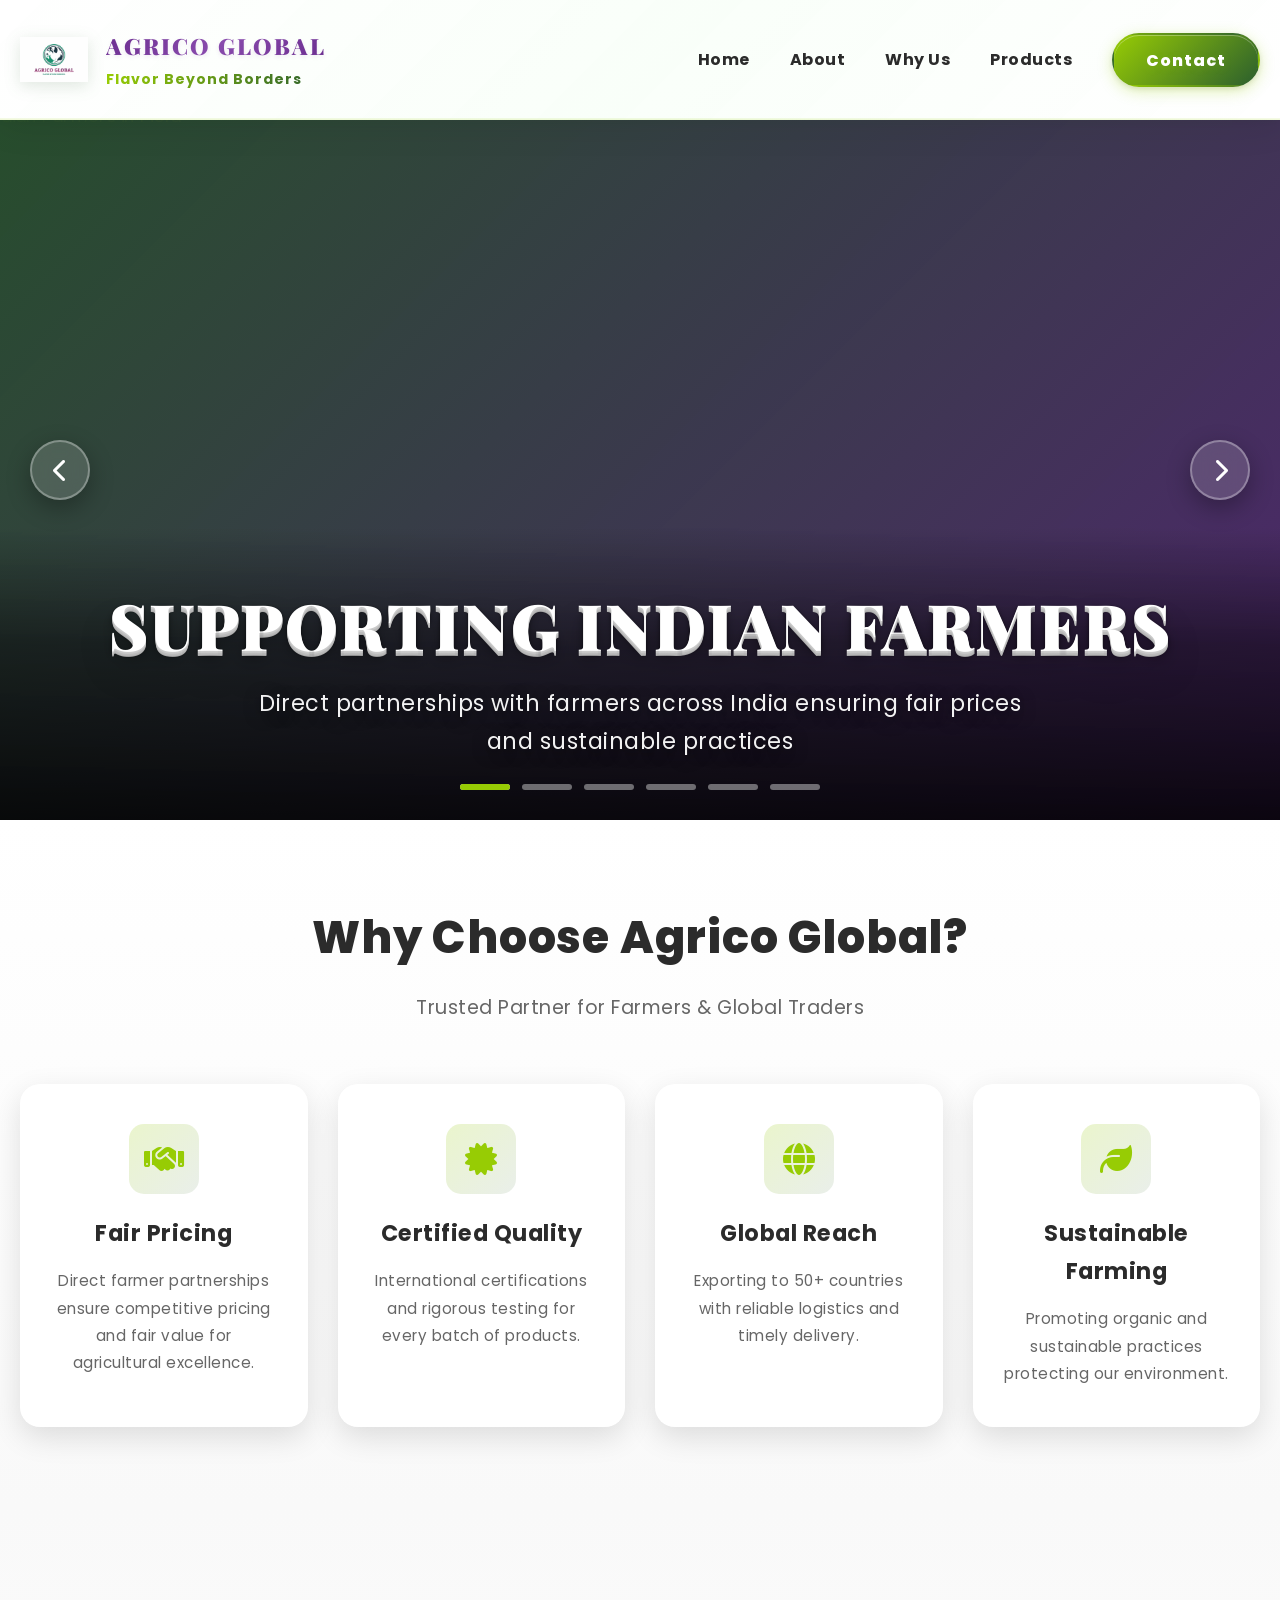
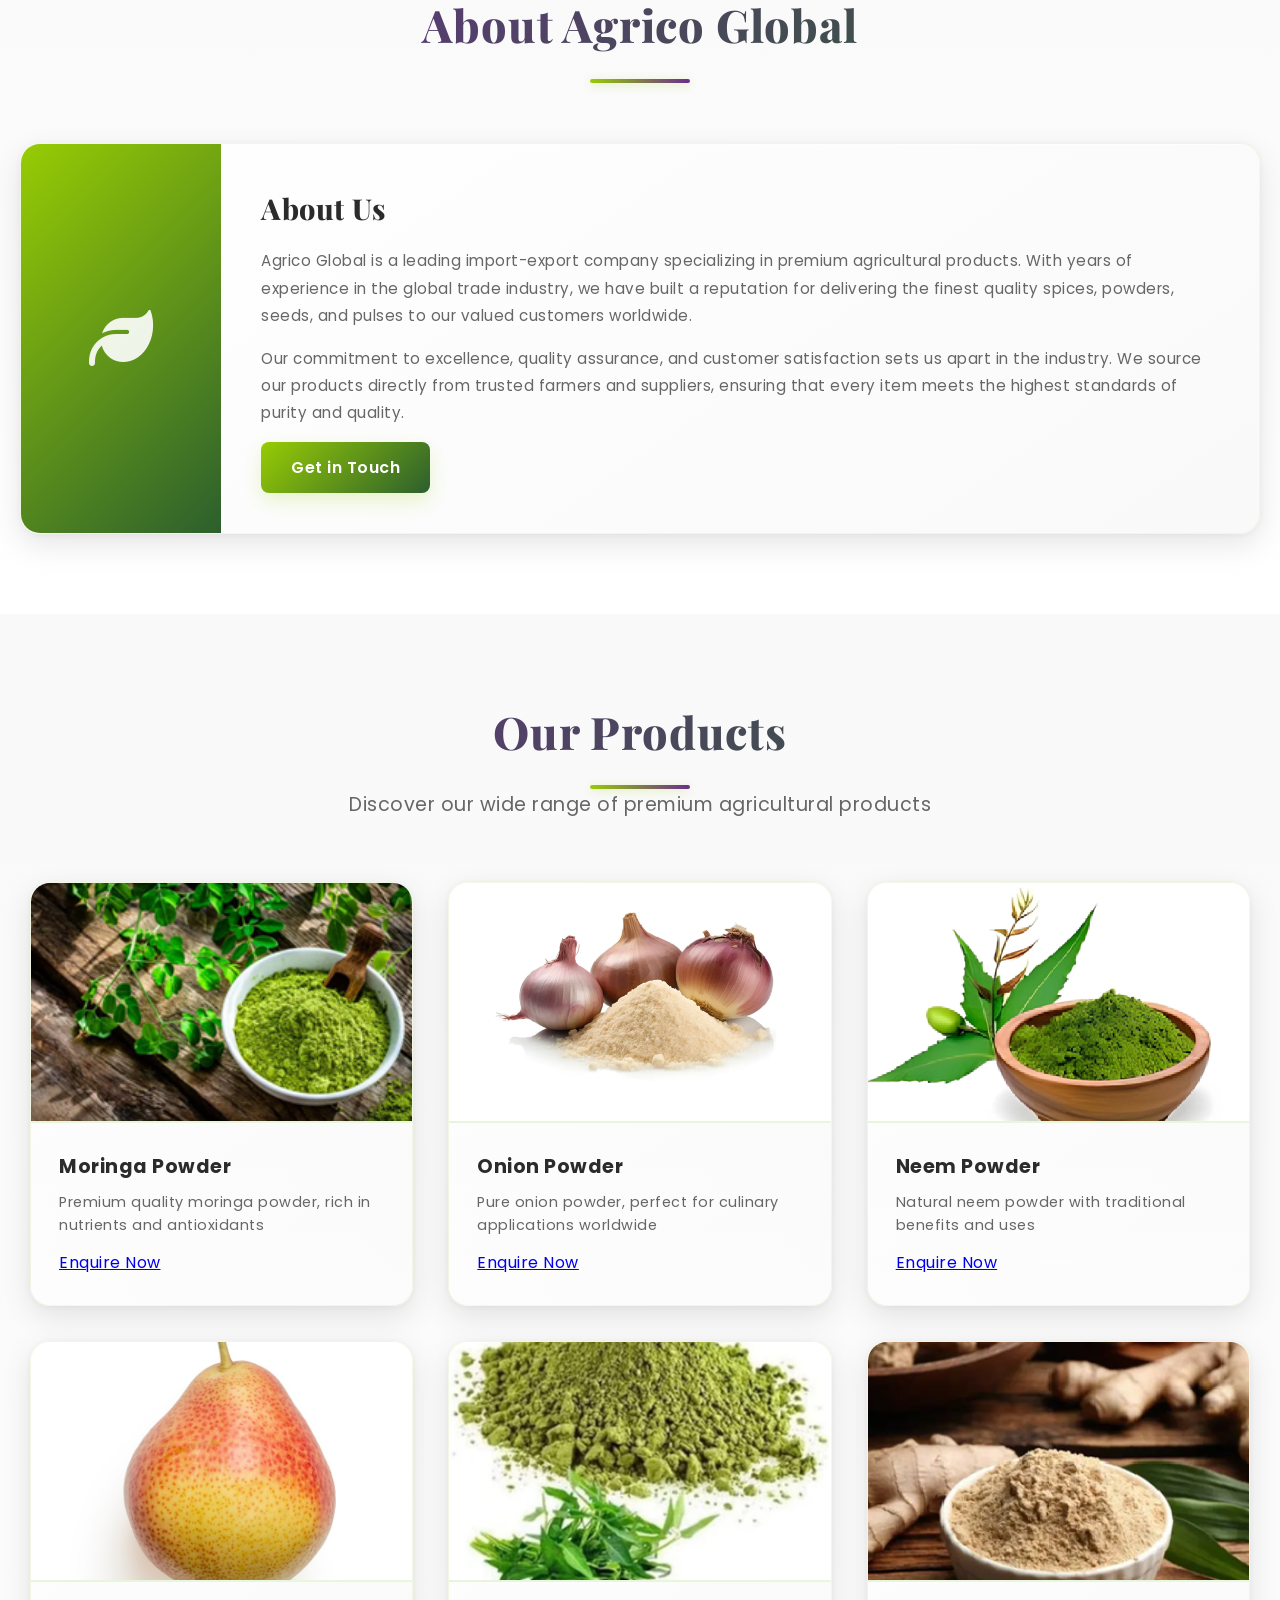
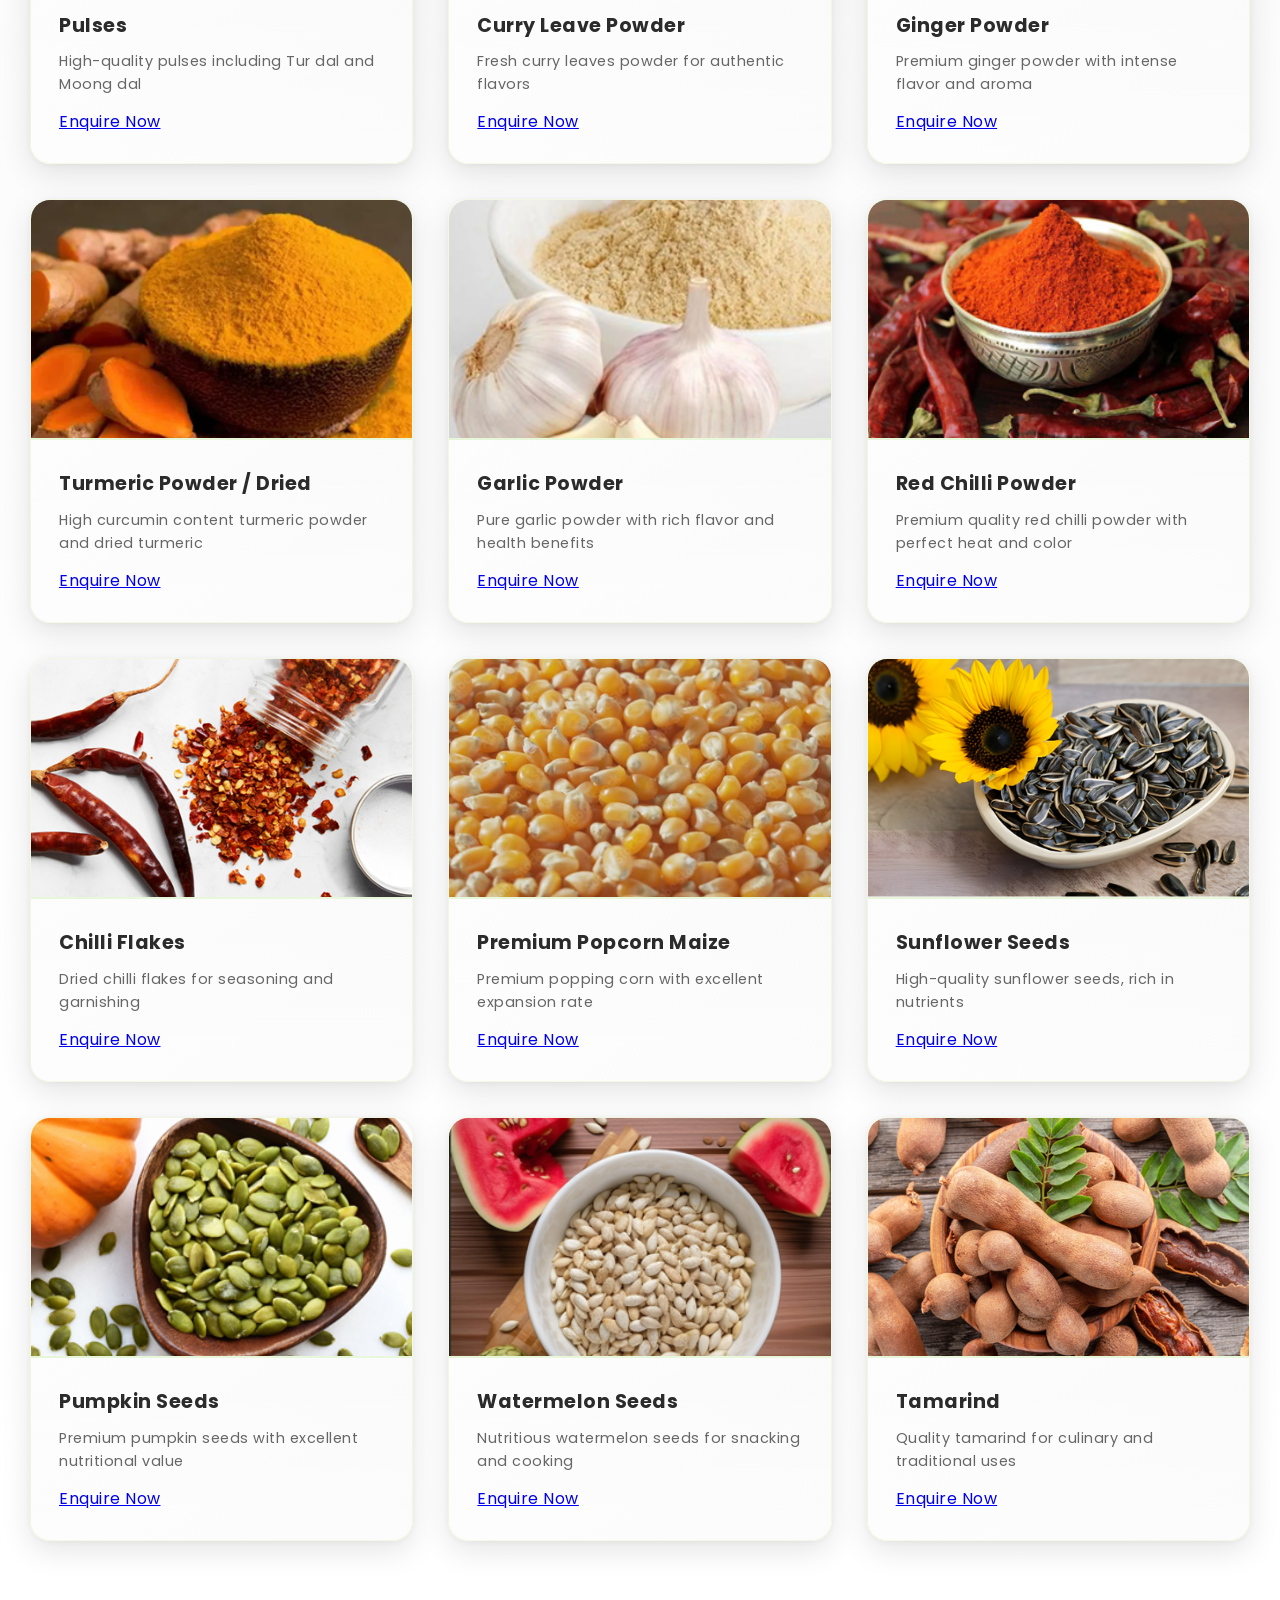
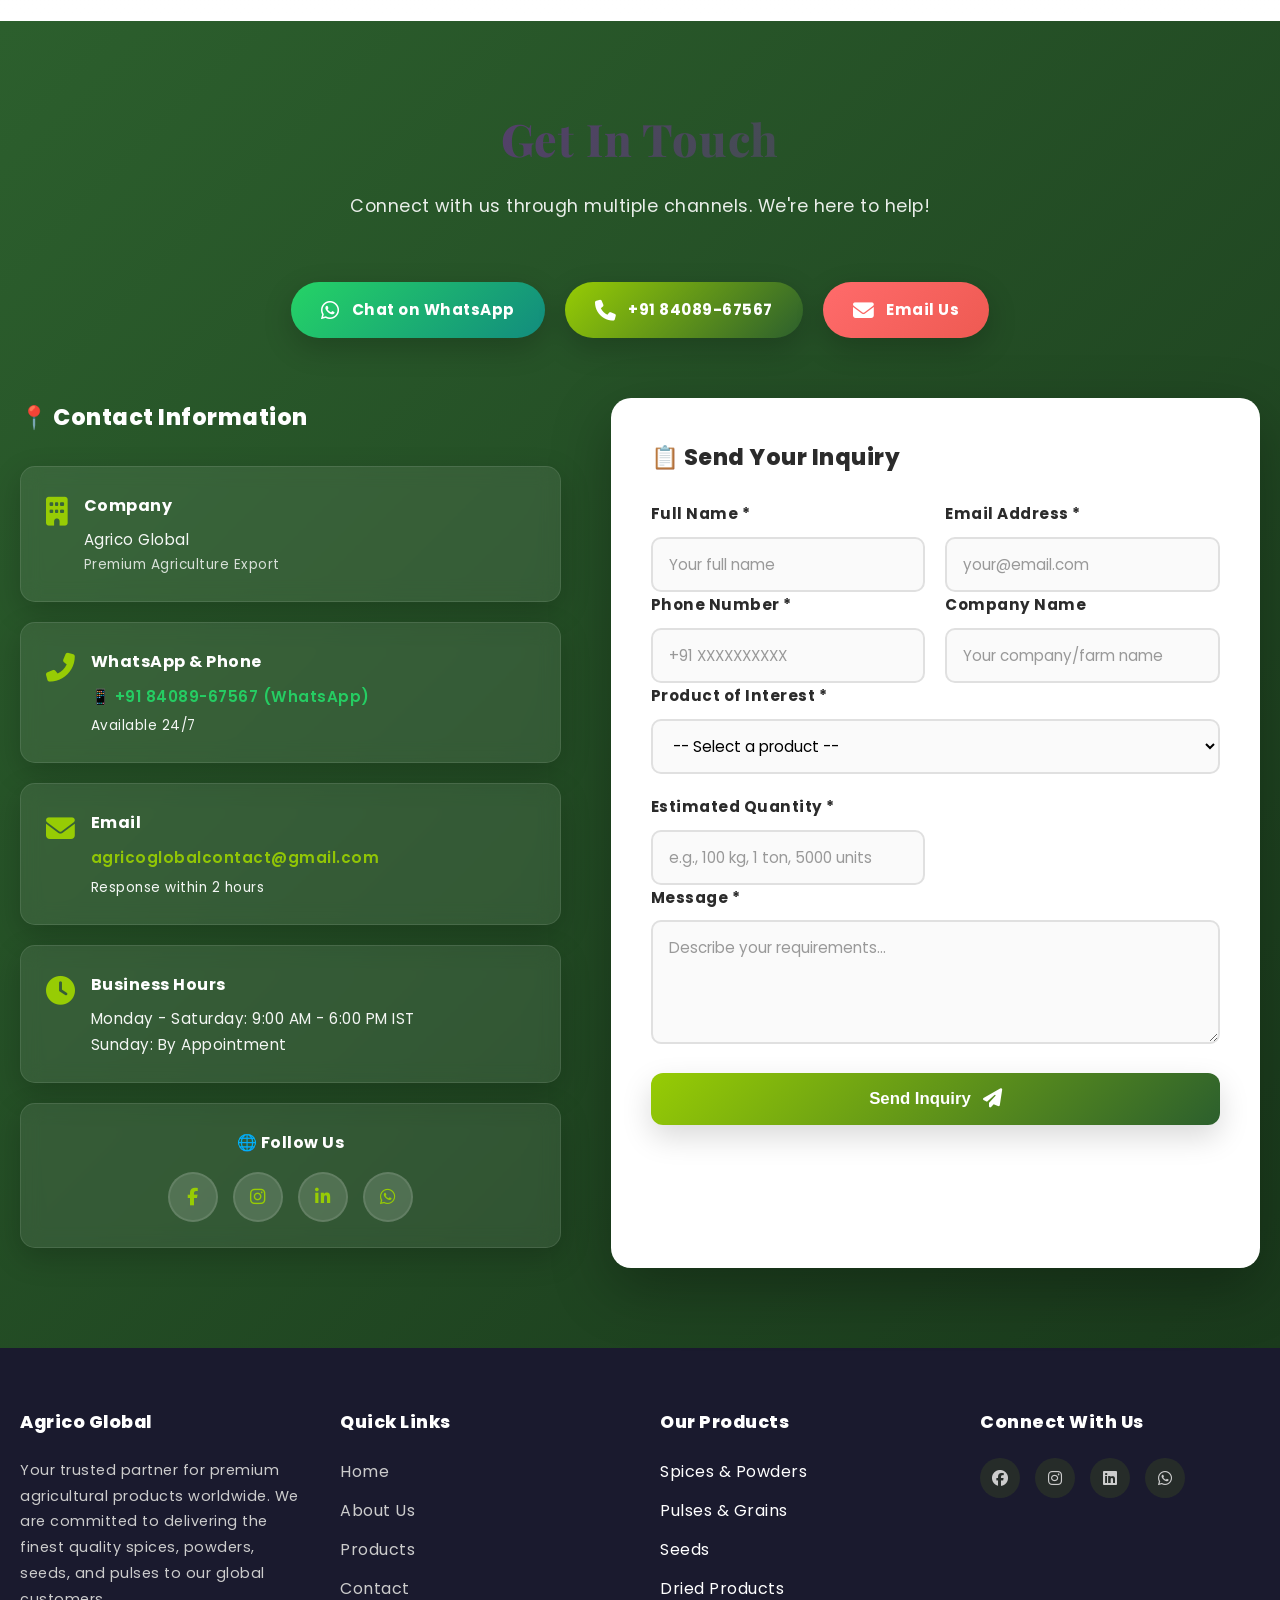
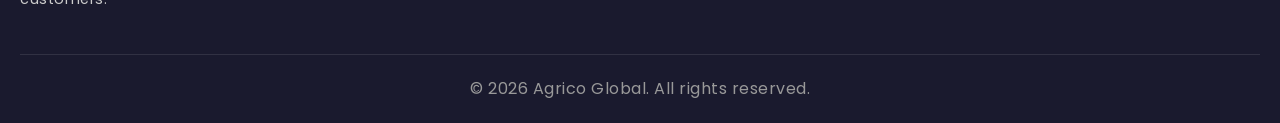
==== index.html @ ab29dbe6 "Simplify About section to single card format with standard styling" ====
<!DOCTYPE html>
<html lang="en">
<head>
    <meta charset="UTF-8">
    <meta name="viewport" content="width=device-width, initial-scale=1.0">
    <meta name="description" content="Agrico Global - Flavor Beyond Borders. Premium Agricultural Products for Farmers and Global Traders">
    <title>Agrico Global | Flavor Beyond Borders</title>
    <!-- Google Fonts -->
    <link rel="preconnect" href="https://fonts.googleapis.com">
    <link rel="preconnect" href="https://fonts.gstatic.com" crossorigin>
    <link href="https://fonts.googleapis.com/css2?family=Poppins:wght@300;400;600;700;800;900&family=Playfair+Display:wght@700;800;900&display=swap" rel="stylesheet">
    <link rel="stylesheet" href="style.css">
    <link rel="stylesheet" href="https://cdnjs.cloudflare.com/ajax/libs/font-awesome/6.4.0/css/all.min.css">
</head>
<body>
    <!-- Premium Navigation Bar -->
    <nav class="navbar sticky-nav">
        <div class="container">
            <div class="nav-wrapper">
                <div class="nav-logo">
                    <img src="images/agrico-logo.png" alt="Agrico Global" class="logo-img" style="height: 45px;">
                    <div class="logo-text">
                        <h2>AGRICO GLOBAL</h2>
                        <p>Flavor Beyond Borders</p>
                    </div>
                </div>
                <button class="mobile-menu-toggle" id="mobileMenuToggle">
                    <span></span>
                    <span></span>
                    <span></span>
                </button>
                <ul class="nav-menu" id="navMenu">
                    <li><a href="#home" class="nav-link active">Home</a></li>
                    <li><a href="#about" class="nav-link">About</a></li>
                    <li><a href="#why-agrico" class="nav-link">Why Us</a></li>
                    <li><a href="#products" class="nav-link">Products</a></li>
                    <li><a href="#contact" class="nav-link contact-link">Contact</a></li>
                </ul>
            </div>
        </div>
    </nav>

    <!-- Premium Carousel Section -->
    <section class="carousel-section" id="home">
        <div class="carousel-container">
            <div class="carousel-wrapper">
                <!-- Slide 1: Indian Farming -->
                <div class="carousel-slide active">
                    <img src="https://images.unsplash.com/photo-1625246333195-78d9c38ad449?w=1920&q=80" alt="Indian Farmers in Field">
                    <div class="carousel-overlay"></div>
                    <div class="carousel-content">
                        <h2 class="carousel-title">Supporting Indian Farmers</h2>
                        <p class="carousel-text">Direct partnerships with farmers across India ensuring fair prices and sustainable practices</p>
                    </div>
                </div>

                <!-- Slide 2: Spices Display -->
                <div class="carousel-slide">
                    <div class="carousel-product-grid">
                        <img src="images/turmeric-powder.jpg" alt="Turmeric" class="carousel-product-img">
                        <img src="images/red-chilli-powder.jpg" alt="Red Chilli" class="carousel-product-img">
                        <img src="images/ginger-powder.jpg" alt="Ginger" class="carousel-product-img">
                        <img src="images/garlic-powder.jpg" alt="Garlic" class="carousel-product-img">
                    </div>
                    <div class="carousel-overlay carousel-overlay-dark"></div>
                    <div class="carousel-content">
                        <h2 class="carousel-title">Premium Indian Spices</h2>
                        <p class="carousel-text">Aromatic powders and spices sourced from the finest farms</p>
                    </div>
                </div>

                <!-- Slide 3: Seeds & Nutrition -->
                <div class="carousel-slide">
                    <div class="carousel-product-grid">
                        <img src="images/sunflower-seeds.jpg" alt="Sunflower Seeds" class="carousel-product-img">
                        <img src="images/pumpkin-seeds.jpg" alt="Pumpkin Seeds" class="carousel-product-img">
                        <img src="images/watermelon-seeds.jpg" alt="Watermelon Seeds" class="carousel-product-img">
                        <img src="images/raw-corn-popcorn.jpg" alt="Popcorn Corn" class="carousel-product-img">
                    </div>
                    <div class="carousel-overlay carousel-overlay-dark"></div>
                    <div class="carousel-content">
                        <h2 class="carousel-title">Nutritious Seeds</h2>
                        <p class="carousel-text">Rich in nutrients, perfect for snacking and cooking</p>
                    </div>
                </div>

                <!-- Slide 4: Traditional Farming -->
                <div class="carousel-slide">
                    <img src="https://images.unsplash.com/photo-1574943320219-553eb213f72d?w=1920&q=80" alt="Traditional Indian Farming">
                    <div class="carousel-overlay"></div>
                    <div class="carousel-content">
                        <h2 class="carousel-title">Traditional Farming Methods</h2>
                        <p class="carousel-text">Preserving heritage while embracing sustainable agricultural practices</p>
                    </div>
                </div>

                <!-- Slide 5: Herbal Products -->
                <div class="carousel-slide">
                    <div class="carousel-product-grid">
                        <img src="images/moringa-powder.jpg" alt="Moringa" class="carousel-product-img">
                        <img src="images/neem-powder.jpg" alt="Neem" class="carousel-product-img">
                        <img src="images/kadhipatta-powder.jpg" alt="Curry Leaves" class="carousel-product-img">
                        <img src="images/tamarind.jpg" alt="Tamarind" class="carousel-product-img">
                    </div>
                    <div class="carousel-overlay carousel-overlay-dark"></div>
                    <div class="carousel-content">
                        <h2 class="carousel-title">Natural Herbal Products</h2>
                        <p class="carousel-text">Ayurvedic treasures from India's rich agricultural heritage</p>
                    </div>
                </div>

                <!-- Slide 6: Global Export -->
                <div class="carousel-slide">
                    <img src="https://images.unsplash.com/photo-1566385101042-1a0aa0c1268c?w=1920&q=80" alt="Indian Agriculture">
                    <div class="carousel-overlay"></div>
                    <div class="carousel-content">
                        <h2 class="carousel-title">Flavor Beyond Borders</h2>
                        <p class="carousel-text">Bringing authentic Indian agricultural excellence to the world</p>
                    </div>
                </div>
            </div>

            <!-- Carousel Navigation -->
            <button class="carousel-btn carousel-btn-prev" aria-label="Previous slide">
                <i class="fas fa-chevron-left"></i>
            </button>
            <button class="carousel-btn carousel-btn-next" aria-label="Next slide">
                <i class="fas fa-chevron-right"></i>
            </button>

            <!-- Carousel Indicators -->
            <div class="carousel-indicators">
                <button class="carousel-indicator active" data-slide="0"></button>
                <button class="carousel-indicator" data-slide="1"></button>
                <button class="carousel-indicator" data-slide="2"></button>
                <button class="carousel-indicator" data-slide="3"></button>
                <button class="carousel-indicator" data-slide="4"></button>
                <button class="carousel-indicator" data-slide="5"></button>
            </div>
        </div>
    </section>

    <!-- Why Agrico Section -->
    <section class="why-agrico" id="why-agrico">
        <div class="container">
            <div class="section-header">
                <h2>Why Choose Agrico Global?</h2>
                <p>Trusted Partner for Farmers & Global Traders</p>
            </div>
            <div class="why-features-grid">
                <div class="why-card" style="--delay: 0s">
                    <div class="why-card-icon">
                        <i class="fas fa-handshake"></i>
                    </div>
                    <h3>Fair Pricing</h3>
                    <p>Direct farmer partnerships ensure competitive pricing and fair value for agricultural excellence.</p>
                </div>
                <div class="why-card" style="--delay: 0.15s">
                    <div class="why-card-icon">
                        <i class="fas fa-certificate"></i>
                    </div>
                    <h3>Certified Quality</h3>
                    <p>International certifications and rigorous testing for every batch of products.</p>
                </div>
                <div class="why-card" style="--delay: 0.3s">
                    <div class="why-card-icon">
                        <i class="fas fa-globe"></i>
                    </div>
                    <h3>Global Reach</h3>
                    <p>Exporting to 50+ countries with reliable logistics and timely delivery.</p>
                </div>
                <div class="why-card" style="--delay: 0.45s">
                    <div class="why-card-icon">
                        <i class="fas fa-leaf"></i>
                    </div>
                    <h3>Sustainable Farming</h3>
                    <p>Promoting organic and sustainable practices protecting our environment.</p>
                </div>
            </div>
        </div>
    </section>

    <!-- About Section - Simple Card -->
    <section class="about" id="about">
        <div class="container">
            <div class="section-header">
                <h2 class="section-title">About Agrico Global</h2>
                <div class="title-underline"></div>
            </div>
            <div class="about-card">
                <div class="about-image">
                    <i class="fas fa-leaf"></i>
                </div>
                <div class="about-info">
                    <h3>About Us</h3>
                    <p>Agrico Global is a leading import-export company specializing in premium agricultural products. With years of experience in the global trade industry, we have built a reputation for delivering the finest quality spices, powders, seeds, and pulses to our valued customers worldwide.</p>
                    <p>Our commitment to excellence, quality assurance, and customer satisfaction sets us apart in the industry. We source our products directly from trusted farmers and suppliers, ensuring that every item meets the highest standards of purity and quality.</p>
                    <a href="#contact" class="cta-btn">Get in Touch</a>
                </div>
            </div>
        </div>
    </section>

    <!-- Products Section -->
    <section class="products" id="products">
        <div class="container">
            <div class="section-header">
                <h2 class="section-title">Our Products</h2>
                <div class="title-underline"></div>
                <p class="section-description">Discover our wide range of premium agricultural products</p>
            </div>
            <div class="product-grid">
                <!-- Product 1 -->
                <div class="product-card">
                    <div class="product-image">
                        <img src="images/moringa-powder.jpg" alt="Moringa Powder">
                    </div>
                    <div class="product-info">
                        <h3 class="product-name">Moringa Powder</h3>
                        <p class="product-description">Premium quality moringa powder, rich in nutrients and antioxidants</p>
                        <a href="#contact" class="product-btn">Enquire Now</a>
                    </div>
                </div>

                <!-- Product 2 -->
                <div class="product-card">
                    <div class="product-image">
                        <img src="images/onion-powder.jpg" alt="Onion Powder">
                    </div>
                    <div class="product-info">
                        <h3 class="product-name">Onion Powder</h3>
                        <p class="product-description">Pure onion powder, perfect for culinary applications worldwide</p>
                        <a href="#contact" class="product-btn">Enquire Now</a>
                    </div>
                </div>

                <!-- Product 3 -->
                <div class="product-card">
                    <div class="product-image">
                        <img src="images/neem-powder.jpg" alt="Neem Powder">
                    </div>
                    <div class="product-info">
                        <h3 class="product-name">Neem Powder</h3>
                        <p class="product-description">Natural neem powder with traditional benefits and uses</p>
                        <a href="#contact" class="product-btn">Enquire Now</a>
                    </div>
                </div>

                <!-- Product 4 -->
                <div class="product-card">
                    <div class="product-image">
                        <img src="images/pulses-colorful.jpg" alt="Pulses">
                    </div>
                    <div class="product-info">
                        <h3 class="product-name">Pulses</h3>
                        <p class="product-description">High-quality pulses including Tur dal and Moong dal</p>
                        <a href="#contact" class="product-btn">Enquire Now</a>
                    </div>
                </div>

                <!-- Product 5 -->
                <div class="product-card">
                    <div class="product-image">
                        <img src="images/kadhipatta-powder.jpg" alt="Curry Leave Powder">
                    </div>
                    <div class="product-info">
                        <h3 class="product-name">Curry Leave Powder</h3>
                        <p class="product-description">Fresh curry leaves powder for authentic flavors</p>
                        <a href="#contact" class="product-btn">Enquire Now</a>
                    </div>
                </div>

                <!-- Product 6 -->
                <div class="product-card">
                    <div class="product-image">
                        <img src="images/ginger-powder.jpg" alt="Ginger Powder">
                    </div>
                    <div class="product-info">
                        <h3 class="product-name">Ginger Powder</h3>
                        <p class="product-description">Premium ginger powder with intense flavor and aroma</p>
                        <a href="#contact" class="product-btn">Enquire Now</a>
                    </div>
                </div>

                <!-- Product 7 -->
                <div class="product-card">
                    <div class="product-image">
                        <img src="images/turmeric-powder.jpg" alt="Turmeric Powder">
                    </div>
                    <div class="product-info">
                        <h3 class="product-name">Turmeric Powder / Dried</h3>
                        <p class="product-description">High curcumin content turmeric powder and dried turmeric</p>
                        <a href="#contact" class="product-btn">Enquire Now</a>
                    </div>
                </div>

                <!-- Product 8 -->
                <div class="product-card">
                    <div class="product-image">
                        <img src="images/garlic-powder.jpg" alt="Garlic Powder">
                    </div>
                    <div class="product-info">
                        <h3 class="product-name">Garlic Powder</h3>
                        <p class="product-description">Pure garlic powder with rich flavor and health benefits</p>
                        <a href="#contact" class="product-btn">Enquire Now</a>
                    </div>
                </div>

                <!-- Product 9 -->
                <div class="product-card">
                    <div class="product-image">
                        <img src="images/red-chilli-powder.jpg" alt="Red Chilli Powder">
                    </div>
                    <div class="product-info">
                        <h3 class="product-name">Red Chilli Powder</h3>
                        <p class="product-description">Premium quality red chilli powder with perfect heat and color</p>
                        <a href="#contact" class="product-btn">Enquire Now</a>
                    </div>
                </div>

                <!-- Product 10 -->
                <div class="product-card">
                    <div class="product-image">
                        <img src="images/chilli-flakes.png" alt="Chilli Flakes">
                    </div>
                    <div class="product-info">
                        <h3 class="product-name">Chilli Flakes</h3>
                        <p class="product-description">Dried chilli flakes for seasoning and garnishing</p>
                        <a href="#contact" class="product-btn">Enquire Now</a>
                    </div>
                </div>

                <!-- Product 11 -->
                <div class="product-card">
                    <div class="product-image">
                        <img src="images/raw-corn-popcorn.jpg" alt="Premium Popcorn Maize">
                    </div>
                    <div class="product-info">
                        <h3 class="product-name">Premium Popcorn Maize</h3>
                        <p class="product-description">Premium popping corn with excellent expansion rate</p>
                        <a href="#contact" class="product-btn">Enquire Now</a>
                    </div>
                </div>

                <!-- Product 12 -->
                <div class="product-card">
                    <div class="product-image">
                        <img src="images/sunflower-seeds.jpg" alt="Sunflower Seeds">
                    </div>
                    <div class="product-info">
                        <h3 class="product-name">Sunflower Seeds</h3>
                        <p class="product-description">High-quality sunflower seeds, rich in nutrients</p>
                        <a href="#contact" class="product-btn">Enquire Now</a>
                    </div>
                </div>

                <!-- Product 13 -->
                <div class="product-card">
                    <div class="product-image">
                        <img src="images/pumpkin-seeds.jpg" alt="Pumpkin Seeds">
                    </div>
                    <div class="product-info">
                        <h3 class="product-name">Pumpkin Seeds</h3>
                        <p class="product-description">Premium pumpkin seeds with excellent nutritional value</p>
                        <a href="#contact" class="product-btn">Enquire Now</a>
                    </div>
                </div>

                <!-- Product 14 -->
                <div class="product-card">
                    <div class="product-image">
                        <img src="images/watermelon-seeds.jpg" alt="Watermelon Seeds">
                    </div>
                    <div class="product-info">
                        <h3 class="product-name">Watermelon Seeds</h3>
                        <p class="product-description">Nutritious watermelon seeds for snacking and cooking</p>
                        <a href="#contact" class="product-btn">Enquire Now</a>
                    </div>
                </div>

                <!-- Product 15 -->
                <div class="product-card">
                    <div class="product-image">
                        <img src="images/tamarind.jpg" alt="Tamarind">
                    </div>
                    <div class="product-info">
                        <h3 class="product-name">Tamarind</h3>
                        <p class="product-description">Quality tamarind for culinary and traditional uses</p>
                        <a href="#contact" class="product-btn">Enquire Now</a>
                    </div>
                </div>
            </div>
        </div>
    </section>

    <!-- Contact/Enquiry Section -->
    <section class="contact" id="contact">
        <div class="container">
            <div class="section-header">
                <h2 class="section-title">Get In Touch</h2>
                <p class="section-description">Connect with us through multiple channels. We're here to help!</p>
            </div>
            
            <!-- Quick Contact Buttons -->
            <div class="quick-contact-buttons">
                <a href="https://wa.me/918408967567?text=Hello%20Agrico%20Global!%20I%20would%20like%20to%20enquire%20about%20your%20products." class="quick-btn whatsapp-btn" target="_blank">
                    <i class="fab fa-whatsapp"></i>
                    <span>Chat on WhatsApp</span>
                </a>
                <a href="tel:+918408967567" class="quick-btn phone-btn">
                    <i class="fas fa-phone"></i>
                    <span>+91 84089-67567</span>
                </a>
                <a href="mailto:agricoglobalcontact@gmail.com" class="quick-btn email-btn">
                    <i class="fas fa-envelope"></i>
                    <span>Email Us</span>
                </a>
            </div>

            <div class="contact-wrapper">
                <div class="contact-info">
                    <h3>📍 Contact Information</h3>
                    
                    <div class="contact-card">
                        <div class="contact-item">
                            <i class="fas fa-building"></i>
                            <div>
                                <h4>Company</h4>
                                <p>Agrico Global</p>
                                <p style="font-size: 0.85rem; opacity: 0.8;">Premium Agriculture Export</p>
                            </div>
                        </div>
                    </div>

                    <div class="contact-card">
                        <div class="contact-item">
                            <i class="fas fa-phone-alt"></i>
                            <div>
                                <h4>WhatsApp & Phone</h4>
                                <p><a href="https://wa.me/918408967567?text=Hello%20Agrico%20Global!" target="_blank" style="color: #25D366; font-weight: 600;">📱 +91 84089-67567 (WhatsApp)</a></p>
                                <p style="font-size: 0.85rem; margin-top: 5px;">Available 24/7</p>
                            </div>
                        </div>
                    </div>

                    <div class="contact-card">
                        <div class="contact-item">
                            <i class="fas fa-envelope"></i>
                            <div>
                                <h4>Email</h4>
                                <p><a href="mailto:agricoglobalcontact@gmail.com">agricoglobalcontact@gmail.com</a></p>
                                <p style="font-size: 0.85rem; margin-top: 5px;">Response within 2 hours</p>
                            </div>
                        </div>
                    </div>

                    <div class="contact-card">
                        <div class="contact-item">
                            <i class="fas fa-clock"></i>
                            <div>
                                <h4>Business Hours</h4>
                                <p>Monday - Saturday: 9:00 AM - 6:00 PM IST</p>
                                <p>Sunday: By Appointment</p>
                            </div>
                        </div>
                    </div>

                    <div class="contact-card social-card">
                        <h4>🌐 Follow Us</h4>
                        <div class="social-icons-premium">
                            <a href="#" target="_blank" title="Facebook"><i class="fab fa-facebook-f"></i></a>
                            <a href="#" target="_blank" title="Instagram"><i class="fab fa-instagram"></i></a>
                            <a href="#" target="_blank" title="LinkedIn"><i class="fab fa-linkedin-in"></i></a>
                            <a href="https://wa.me/918408967567" target="_blank" title="WhatsApp"><i class="fab fa-whatsapp"></i></a>
                        </div>
                    </div>
                </div>

                <div class="contact-form-wrapper">
                    <h3>📋 Send Your Inquiry</h3>
                    <form id="enquiryForm" name="agricoglobal-enquiry" method="POST" netlify>
                        <div class="form-row">
                            <div class="form-group">
                                <label for="name">Full Name *</label>
                                <input type="text" id="name" name="name" required placeholder="Your full name">
                            </div>
                            <div class="form-group">
                                <label for="email">Email Address *</label>
                                <input type="email" id="email" name="email" required placeholder="your@email.com">
                            </div>
                        </div>

                        <div class="form-row">
                            <div class="form-group">
                                <label for="phone">Phone Number *</label>
                                <input type="tel" id="phone" name="phone" required placeholder="+91 XXXXXXXXXX">
                            </div>
                            <div class="form-group">
                                <label for="company">Company Name</label>
                                <input type="text" id="company" name="company" placeholder="Your company/farm name">
                            </div>
                        </div>

                        <div class="form-group">
                            <label for="product">Product of Interest *</label>
                            <select id="product" name="product" required>
                                <option value="">-- Select a product --</option>
                                <option value="Moringa Powder">Moringa Powder</option>
                                <option value="Onion Powder">Onion Powder</option>
                                <option value="Neem Powder">Neem Powder</option>
                                <option value="Pulses">Pulses</option>
                                <option value="Curry Leave Powder">Curry Leave Powder</option>
                                <option value="Ginger Powder">Ginger Powder</option>
                                <option value="Turmeric Powder">Turmeric Powder/Dried</option>
                                <option value="Garlic Powder">Garlic Powder</option>
                                <option value="Red Chilli Powder">Red Chilli Powder</option>
                                <option value="Chilli Flakes">Chilli Flakes</option>
                                <option value="Premium Popcorn Maize">Premium Popcorn Maize</option>
                                <option value="Sunflower Seeds">Sunflower Seeds</option>
                                <option value="Pumpkin Seeds">Pumpkin Seeds</option>
                                <option value="Watermelon Seeds">Watermelon Seeds</option>
                                <option value="Tamarind">Tamarind</option>
                            </select>
                        </div>

                        <div class="form-row">
                            <div class="form-group">
                                <label for="quantity">Estimated Quantity *</label>
                                <input type="text" id="quantity" name="quantity" required placeholder="e.g., 100 kg, 1 ton, 5000 units">
                            </div>
                        </div>

                        <div class="form-group">
                            <label for="message">Message *</label>
                            <textarea id="message" name="message" rows="4" required placeholder="Describe your requirements..."></textarea>
                        </div>

                        <button type="submit" class="btn btn-primary btn-submit btn-3d">
                            <span>Send Inquiry</span>
                            <i class="fas fa-paper-plane"></i>
                        </button>
                    </form>
                    <div id="formMessage" class="form-message"></div>
                </div>
            </div>
        </div>
    </section>

    <!-- Footer -->
    <footer class="footer">
        <div class="container">
            <div class="footer-content">
                <div class="footer-section">
                    <h3>Agrico Global</h3>
                    <p>Your trusted partner for premium agricultural products worldwide. We are committed to delivering the finest quality spices, powders, seeds, and pulses to our global customers.</p>
                </div>
                <div class="footer-section">
                    <h3>Quick Links</h3>
                    <ul>
                        <li><a href="#home">Home</a></li>
                        <li><a href="#about">About Us</a></li>
                        <li><a href="#products">Products</a></li>
                        <li><a href="#contact">Contact</a></li>
                    </ul>
                </div>
                <div class="footer-section">
                    <h3>Our Products</h3>
                    <ul>
                        <li>Spices & Powders</li>
                        <li>Pulses & Grains</li>
                        <li>Seeds</li>
                        <li>Dried Products</li>
                    </ul>
                </div>
                <div class="footer-section">
                    <h3>Connect With Us</h3>
                    <div class="footer-social">
                        <a href="#"><i class="fab fa-facebook"></i></a>
                        <a href="#"><i class="fab fa-instagram"></i></a>
                        <a href="#"><i class="fab fa-linkedin"></i></a>
                        <a href="#"><i class="fab fa-whatsapp"></i></a>
                    </div>
                </div>
            </div>
            <div class="footer-bottom">
                <p>&copy; 2026 Agrico Global. All rights reserved.</p>
            </div>
        </div>
    </footer>

    <!-- Scroll to Top Button -->
    <button id="scrollToTop" class="scroll-to-top">
        <i class="fas fa-arrow-up"></i>
    </button>

    <script src="script.js"></script>
</body>
</html>
---- style.css ----
/* ===== AGRICO GLOBAL - PREMIUM DESIGN ===== */
/* Modern Farmers-Oriented Website with 3D Effects */

* {
    margin: 0;
    padding: 0;
    box-sizing: border-box;
}

:root {
    --primary-green: #2c5f2d;
    --secondary-green: #1a3a1c;
    --accent-green: #97cc04;
    --purple-main: #6b2d8f;
    --dark-navy: #1a1a2e;
    --light-bg: #f9f9f9;
    --white: #ffffff;
    --text-dark: #2b2b2b;
    --text-light: #666666;
    --shadow-sm: 0 2px 8px rgba(0,0,0,0.08);
    --shadow-md: 0 10px 30px rgba(0,0,0,0.12);
    --shadow-lg: 0 20px 50px rgba(0,0,0,0.15);
    --transition: all 0.3s cubic-bezier(0.25, 0.46, 0.45, 0.94);
}

html {
    scroll-behavior: smooth;
}

body {
    font-family: 'Poppins', 'Segoe UI', sans-serif;
    color: var(--text-dark);
    background: var(--white);
    line-height: 1.7;
    letter-spacing: 0.5px;
}

.container {
    max-width: 1300px;
    margin: 0 auto;
    padding: 0 20px;
}

/* ===== PREMIUM NAVIGATION ===== */
.navbar {
    background: linear-gradient(135deg, 
        rgba(255, 255, 255, 0.95) 0%, 
        rgba(249, 255, 249, 0.98) 50%,
        rgba(255, 255, 255, 0.95) 100%);
    backdrop-filter: blur(20px) saturate(180%);
    -webkit-backdrop-filter: blur(20px) saturate(180%);
    box-shadow: 
        0 8px 32px rgba(0, 0, 0, 0.08),
        0 2px 8px rgba(44, 95, 45, 0.05),
        inset 0 -1px 0 rgba(151, 204, 4, 0.1);
    border-bottom: 1px solid rgba(151, 204, 4, 0.15);
    padding: 1.2rem 0;
    position: sticky;
    top: 0;
    z-index: 1000;
    transition: all 0.4s cubic-bezier(0.4, 0, 0.2, 1);
}

.navbar.scroll-active {
    padding: 0.7rem 0;
    background: linear-gradient(135deg, 
        rgba(255, 255, 255, 0.98) 0%, 
        rgba(252, 255, 252, 1) 50%,
        rgba(255, 255, 255, 0.98) 100%);
    box-shadow: 
        0 12px 40px rgba(0, 0, 0, 0.12),
        0 4px 12px rgba(44, 95, 45, 0.08),
        inset 0 -1px 0 rgba(151, 204, 4, 0.2);
    border-bottom: 2px solid rgba(151, 204, 4, 0.25);
}

.nav-wrapper {
    display: flex;
    justify-content: space-between;
    align-items: center;
    gap: 2rem;
}

.nav-logo {
    display: flex;
    align-items: center;
    gap: 18px;
    text-decoration: none;
    cursor: pointer;
    position: relative;
    padding: 8px 0;
    transition: all 0.3s ease;
}

.nav-logo::before {
    content: '';
    position: absolute;
    left: -10px;
    top: 50%;
    transform: translateY(-50%);
    width: 4px;
    height: 0;
    background: linear-gradient(180deg, var(--accent-green), var(--purple-main));
    border-radius: 2px;
    transition: height 0.3s ease;
}

.nav-logo:hover::before {
    height: 70%;
}

.logo-img {
    height: 55px;
    width: auto;
    filter: drop-shadow(0 4px 8px rgba(44, 95, 45, 0.15));
    transition: all 0.4s cubic-bezier(0.4, 0, 0.2, 1);
    animation: logoFloat 3s ease-in-out infinite;
}

@keyframes logoFloat {
    0%, 100% { transform: translateY(0px); }
    50% { transform: translateY(-5px); }
}

.logo-img:hover {
    transform: scale(1.08) rotate(2deg);
    filter: drop-shadow(0 6px 12px rgba(44, 95, 45, 0.25));
}

.logo-text h2 {
    font-family: 'Playfair Display', serif;
    background: linear-gradient(135deg, var(--purple-main) 0%, #8B4DAF 50%, var(--purple-main) 100%);
    -webkit-background-clip: text;
    -webkit-text-fill-color: transparent;
    background-clip: text;
    font-size: 1.4rem;
    font-weight: 900;
    letter-spacing: 2px;
    margin-bottom: 3px;
    text-shadow: 0 2px 4px rgba(107, 45, 143, 0.1);
    transition: all 0.3s ease;
}

.nav-logo:hover .logo-text h2 {
    letter-spacing: 2.5px;
}

.logo-text p {
    background: linear-gradient(90deg, var(--accent-green) 0%, var(--primary-green) 100%);
    -webkit-background-clip: text;
    -webkit-text-fill-color: transparent;
    background-clip: text;
    font-size: 0.88rem;
    font-weight: 700;
    letter-spacing: 1px;
    position: relative;
}

.nav-menu {
    display: flex;
    list-style: none;
    gap: 2.5rem;
    align-items: center;
}

.nav-link {
    color: var(--text-dark);
    text-decoration: none;
    font-weight: 700;
    font-size: 1rem;
    position: relative;
    padding: 8px 0;
    transition: all 0.3s cubic-bezier(0.4, 0, 0.2, 1);
    letter-spacing: 0.5px;
}

.nav-link::before {
    content: '';
    position: absolute;
    top: 50%;
    left: -12px;
    transform: translateY(-50%);
    width: 6px;
    height: 6px;
    background: var(--accent-green);
    border-radius: 50%;
    opacity: 0;
    transition: all 0.3s ease;
}

.nav-link:hover::before,
.nav-link.active::before {
    opacity: 1;
    left: -15px;
}

.nav-link:hover,
.nav-link.active {
    color: var(--accent-green);
    text-shadow: 0 2px 8px rgba(151, 204, 4, 0.2);
}

.nav-link::after {
    content: '';
    position: absolute;
    bottom: -5px;
    left: 50%;
    transform: translateX(-50%);
    width: 0;
    height: 3px;
    background: linear-gradient(90deg, transparent, var(--accent-green), transparent);
    border-radius: 2px;
    transition: width 0.4s cubic-bezier(0.4, 0, 0.2, 1);
    box-shadow: 0 2px 8px rgba(151, 204, 4, 0.4);
}

.nav-link:hover::after,
.nav-link.active::after {
    width: 100%;
}

.contact-link {
    background: linear-gradient(135deg, var(--accent-green) 0%, var(--primary-green) 100%);
    color: var(--white) !important;
    padding: 0.85rem 2rem;
    border-radius: 50px;
    font-weight: 800 !important;
    font-size: 1rem !important;
    letter-spacing: 1px;
    position: relative;
    overflow: hidden;
    border: 2px solid transparent;
    box-shadow: 
        0 4px 15px rgba(151, 204, 4, 0.3),
        0 2px 5px rgba(0, 0, 0, 0.1),
        inset 0 1px 0 rgba(255, 255, 255, 0.3);
    transition: all 0.4s cubic-bezier(0.4, 0, 0.2, 1);
}

.contact-link::before {
    content: '';
    position: absolute;
    top: 50%;
    left: 50%;
    transform: translate(-50%, -50%) scale(0);
    width: 100%;
    height: 100%;
    background: radial-gradient(circle, rgba(255, 255, 255, 0.3), transparent);
    border-radius: 50%;
    transition: transform 0.6s ease;
}

.contact-link:hover::before {
    transform: translate(-50%, -50%) scale(2);
}

.contact-link::after {
    content: '';
    position: absolute;
    inset: 0;
    background: linear-gradient(135deg, rgba(255, 255, 255, 0.2), transparent);
    border-radius: 50px;
    opacity: 0;
    transition: opacity 0.3s ease;
}

.contact-link:hover::after {
    opacity: 1;
}

.contact-link:hover {
    transform: translateY(-4px) scale(1.05);
    box-shadow: 
        0 12px 35px rgba(151, 204, 4, 0.45),
        0 6px 15px rgba(0, 0, 0, 0.15),
        inset 0 1px 0 rgba(255, 255, 255, 0.4);
    border-color: rgba(255, 255, 255, 0.3);
}

.contact-link:active {
    transform: translateY(-2px) scale(1.02);
    box-shadow: 
        0 6px 20px rgba(151, 204, 4, 0.35),
        0 3px 8px rgba(0, 0, 0, 0.1);
}

.mobile-menu-toggle {
    display: none;
    flex-direction: column;
    background: linear-gradient(135deg, rgba(151, 204, 4, 0.1), rgba(44, 95, 45, 0.1));
    border: 2px solid rgba(151, 204, 4, 0.3);
    border-radius: 8px;
    cursor: pointer;
    gap: 5px;
    padding: 8px;
    transition: all 0.3s ease;
    box-shadow: 0 2px 8px rgba(0, 0, 0, 0.1);
}

.mobile-menu-toggle:hover {
    background: linear-gradient(135deg, rgba(151, 204, 4, 0.2), rgba(44, 95, 45, 0.15));
    border-color: var(--accent-green);
    transform: scale(1.05);
    box-shadow: 0 4px 12px rgba(151, 204, 4, 0.3);
}

.mobile-menu-toggle span {
    width: 25px;
    height: 3px;
    background: linear-gradient(90deg, var(--accent-green), var(--primary-green));
    border-radius: 3px;
    transition: all 0.3s ease;
    box-shadow: 0 1px 2px rgba(0, 0, 0, 0.1);
}

/* ===== PREMIUM HERO SECTION ===== */
.premium-hero {
    position: relative;
    overflow: hidden;
    min-height: 900px;
    display: flex;
    align-items: center;
    justify-content: center;
    background: linear-gradient(135deg, #f5fff5 0%, #f0faf0 100%);
}

.hero-background {
    position: absolute;
    top: 0;
    left: 0;
    right: 0;
    bottom: 0;
    z-index: 0;
}

.hero-3d-shapes {
    position: absolute;
    width: 100%;
    height: 100%;
    opacity: 0.4;
}

.shape {
    position: absolute;
    border-radius: 50%;
    filter: blur(40px);
}

.shape-1 {
    width: 400px;
    height: 400px;
    background: rgba(44, 95, 45, 0.2);
    top: -100px;
    right: -100px;
    animation: float 6s ease-in-out infinite;
}

.shape-2 {
    width: 300px;
    height: 300px;
    background: rgba(151, 204, 4, 0.15);
    bottom: -50px;
    left: -50px;
    animation: float 8s ease-in-out infinite reverse;
}

.shape-3 {
    width: 250px;
    height: 250px;
    background: rgba(107, 45, 143, 0.1);
    top: 50%;
    left: 50%;
    animation: float 7s ease-in-out infinite;
}

@keyframes float {
    0%, 100% { transform: translateY(0px) translateX(0px); }
    50% { transform: translateY(-30px) translateX(10px); }
}

@keyframes float-reverse {
    0%, 100% { transform: translateY(0px); }
    50% { transform: translateY(30px); }
}

.particles-container {
    position: absolute;
    width: 100%;
    height: 100%;
    z-index: 1;
}

.premium-hero-content {
    position: relative;
    z-index: 2;
    text-align: center;
    animation: slideUp 1s ease-out;
}

@keyframes slideUp {
    from {
        opacity: 0;
        transform: translateY(40px);
    }
    to {
        opacity: 1;
        transform: translateY(0);
    }
}

.hero-logo-3d {
    margin-bottom: 30px;
    animation: bounce 3s ease-in-out infinite;
}

@keyframes bounce {
    0%, 100% { transform: translateY(0); }
    50% { transform: translateY(-20px); }
}

.hero-logo-img {
    filter: drop-shadow(0 20px 40px rgba(0,0,0,0.1));
}

.hero-main-title {
    font-size: 4.5rem;
    font-weight: 900;
    background: linear-gradient(135deg, var(--purple-main), var(--primary-green));
    -webkit-background-clip: text;
    -webkit-text-fill-color: transparent;
    background-clip: text;
    letter-spacing: 2px;
    margin-bottom: 10px;
    text-shadow: 2px 2px 4px rgba(0,0,0,0.05);
}

.hero-tagline {
    font-size: 2rem;
    color: var(--accent-green);
    font-weight: 700;
    letter-spacing: 1.5px;
    margin-bottom: 15px;
}

.hero-subtitle {
    font-size: 1.3rem;
    color: var(--text-dark);
    font-weight: 600;
    margin-bottom: 10px;
}

.hero-description {
    font-size: 1rem;
    color: var(--text-light);
    margin-bottom: 40px;
    letter-spacing: 0.8px;
}

.hero-buttons-premium {
    display: flex;
    gap: 20px;
    justify-content: center;
    flex-wrap: wrap;
}

.premium-btn {
    padding: 15px 40px !important;
    font-size: 1.1rem !important;
    font-weight: 700 !important;
    border-radius: 50px !important;
    border: none;
    cursor: pointer;
    transition: all 0.3s ease;
    display: flex;
    align-items: center;
    gap: 10px;
    box-shadow: 0 10px 30px rgba(0,0,0,0.1);
}

.btn.btn-primary.premium-btn {
    background: linear-gradient(135deg, var(--accent-green), var(--primary-green));
    color: var(--white);
}

.btn.btn-primary.premium-btn:hover {
    transform: translateY(-3px);
    box-shadow: 0 15px 40px rgba(151, 204, 4, 0.4);
}

.btn.btn-secondary.premium-btn {
    background: var(--white);
    color: var(--purple-main);
    border: 2px solid var(--accent-green);
}

.btn.btn-secondary.premium-btn:hover {
    background: var(--accent-green);
    color: var(--white);
    transform: translateY(-3px);
}

/* ===== PREMIUM CAROUSEL SECTION ===== */
.carousel-section {
    position: relative;
    overflow: hidden;
    background: var(--dark-navy);
    margin-top: 0;
}

.carousel-container {
    position: relative;
    width: 100%;
    height: 700px;
    overflow: hidden;
    box-shadow: 0 10px 60px rgba(0, 0, 0, 0.25);
}

.carousel-wrapper {
    position: relative;
    width: 100%;
    height: 100%;
    perspective: 1200px;
}

.carousel-slide {
    position: absolute;
    top: 0;
    left: 0;
    width: 100%;
    height: 100%;
    opacity: 0;
    transform: translateX(100%) scale(0.95) rotateY(15deg);
    transition: opacity 1s cubic-bezier(0.33, 1, 0.68, 1),
                transform 1.2s cubic-bezier(0.33, 1, 0.68, 1);
    transform-style: preserve-3d;
    display: flex;
    align-items: center;
    justify-content: center;
    will-change: transform, opacity;
}

.carousel-slide.active {
    opacity: 1;
    transform: translateX(0) scale(1) rotateY(0deg);
    z-index: 2;
}

.carousel-slide.prev {
    opacity: 0;
    transform: translateX(-100%) scale(0.95) rotateY(-15deg);
    z-index: 1;
}

.carousel-slide img {
    width: 100%;
    height: 100%;
    object-fit: cover;
    display: block;
    transition: transform 1.2s cubic-bezier(0.33, 1, 0.68, 1);
}

.carousel-slide.active img {
    transform: scale(1.05);
    animation: slowZoom 8s ease-in-out infinite alternate;
}

@keyframes slowZoom {
    from { transform: scale(1.05); }
    to { transform: scale(1.1); }
}

.carousel-product-grid {
    display: grid;
    grid-template-columns: repeat(2, 1fr);
    grid-template-rows: repeat(2, 1fr);
    gap: 0;
    width: 100%;
    height: 100%;
}

.carousel-product-img {
    width: 100%;
    height: 100%;
    object-fit: cover;
    border: 2px solid rgba(255, 255, 255, 0.1);
}

.carousel-overlay {
    position: absolute;
    top: 0;
    left: 0;
    width: 100%;
    height: 100%;
    background: linear-gradient(
        135deg,
        rgba(44, 95, 45, 0.75) 0%,
        rgba(107, 45, 143, 0.65) 100%
    );
    z-index: 1;
}

.carousel-overlay-dark {
    background: linear-gradient(
        135deg,
        rgba(0, 0, 0, 0.6) 0%,
        rgba(44, 95, 45, 0.7) 50%,
        rgba(107, 45, 143, 0.6) 100%
    );
}

.carousel-content {
    position: absolute;
    bottom: 0;
    left: 0;
    width: 100%;
    padding: 60px 40px;
    z-index: 2;
    text-align: center;
    background: linear-gradient(
        to top,
        rgba(0, 0, 0, 0.85) 0%,
        rgba(0, 0, 0, 0.5) 60%,
        transparent 100%
    );
    transform: translateY(40px) scale(0.95);
    opacity: 0;
    transition: all 0.8s cubic-bezier(0.33, 1, 0.68, 1) 0.4s;
}

.carousel-slide.active .carousel-content {
    transform: translateY(0) scale(1);
    opacity: 1;
}

.carousel-title {
    font-family: 'Playfair Display', serif;
    font-size: 4rem;
    font-weight: 900;
    color: var(--white);
    margin-bottom: 20px;
    text-transform: uppercase;
    letter-spacing: 2px;
    line-height: 1.2;
    position: relative;
    text-shadow: 
        0 1px 0 #ccc,
        0 2px 0 #c9c9c9,
        0 3px 0 #bbb,
        0 4px 0 #b9b9b9,
        0 5px 0 #aaa,
        0 6px 1px rgba(0,0,0,.1),
        0 0 5px rgba(0,0,0,.1),
        0 1px 3px rgba(0,0,0,.3),
        0 3px 5px rgba(0,0,0,.2),
        0 5px 10px rgba(0,0,0,.25),
        0 10px 20px rgba(0,0,0,.2),
        0 20px 40px rgba(0,0,0,.15);
    transform: translateZ(50px);
    animation: titleFloat 3s ease-in-out infinite;
}

@keyframes titleFloat {
    0%, 100% { transform: translateZ(50px) translateY(0); }
    50% { transform: translateZ(50px) translateY(-10px); }
}

.carousel-text {
    font-family: 'Poppins', sans-serif;
    font-size: 1.4rem;
    font-weight: 400;
    color: rgba(255, 255, 255, 0.95);
    max-width: 800px;
    margin: 0 auto;
    text-shadow: 0 3px 15px rgba(0, 0, 0, 0.6);
    line-height: 1.7;
    letter-spacing: 0.5px;
}

/* Carousel Navigation Buttons */
.carousel-btn {
    position: absolute;
    top: 50%;
    transform: translateY(-50%);
    background: rgba(255, 255, 255, 0.15);
    backdrop-filter: blur(10px);
    border: 2px solid rgba(255, 255, 255, 0.3);
    color: var(--white);
    width: 60px;
    height: 60px;
    border-radius: 50%;
    display: flex;
    align-items: center;
    justify-content: center;
    cursor: pointer;
    z-index: 10;
    transition: all 0.3s cubic-bezier(0.34, 1.56, 0.64, 1);
    font-size: 1.5rem;
    box-shadow: 0 8px 25px rgba(0, 0, 0, 0.3);
}

.carousel-btn-prev {
    left: 30px;
}

.carousel-btn-next {
    right: 30px;
}

.carousel-btn:hover {
    background: rgba(255, 255, 255, 0.25);
    border-color: rgba(255, 255, 255, 0.5);
    transform: translateY(-50%) scale(1.1);
    box-shadow: 0 12px 35px rgba(0, 0, 0, 0.4);
}

.carousel-btn:active {
    transform: translateY(-50%) scale(0.95);
}

/* Carousel Indicators */
.carousel-indicators {
    position: absolute;
    bottom: 30px;
    left: 50%;
    transform: translateX(-50%);
    display: flex;
    gap: 12px;
    z-index: 10;
}

.carousel-indicator {
    width: 50px;
    height: 6px;
    background: rgba(255, 255, 255, 0.4);
    border: none;
    border-radius: 3px;
    cursor: pointer;
    transition: all 0.3s ease;
    position: relative;
    overflow: hidden;
}

.carousel-indicator::before {
    content: '';
    position: absolute;
    top: 0;
    left: 0;
    width: 0;
    height: 100%;
    background: var(--accent-green);
    transition: width 0.3s ease;
}

.carousel-indicator.active {
    background: rgba(255, 255, 255, 0.8);
}

.carousel-indicator.active::before {
    width: 100%;
    animation: indicatorProgress 5s linear;
}

@keyframes indicatorProgress {
    from { width: 0; }
    to { width: 100%; }
}

.carousel-indicator:hover {
    background: rgba(255, 255, 255, 0.6);
    transform: scaleY(1.5);
}

/* Responsive Carousel */
@media (max-width: 768px) {
    .carousel-container {
        height: 550px;
    }

    .carousel-title {
        font-size: 2.5rem;
        letter-spacing: 1.5px;
        text-shadow: 
            0 1px 0 #bbb,
            0 2px 0 #aaa,
            0 3px 0 #999,
            0 4px 5px rgba(0,0,0,.15),
            0 8px 15px rgba(0,0,0,.2),
            0 15px 30px rgba(0,0,0,.15);
    }

    .carousel-text {
        font-size: 1.1rem;
        max-width: 90%;
    }

    .carousel-content {
        padding: 40px 20px;
    }

    .carousel-btn {
        width: 45px;
        height: 45px;
        font-size: 1.2rem;
    }

    .carousel-btn-prev {
        left: 15px;
    }

    .carousel-btn-next {
        right: 15px;
    }

    .carousel-indicators {
        bottom: 20px;
    }

    .carousel-indicator {
        width: 30px;
        height: 5px;
    }
}

@media (max-width: 480px) {
    .carousel-container {
        height: 450px;
    }

    .carousel-title {
        font-size: 1.8rem;
        letter-spacing: 1px;
        text-shadow: 
            0 1px 0 #aaa,
            0 2px 0 #999,
            0 3px 5px rgba(0,0,0,.2),
            0 6px 12px rgba(0,0,0,.2),
            0 12px 25px rgba(0,0,0,.15);
    }

    .carousel-text {
        font-size: 1rem;
        max-width: 95%;
    }

    .carousel-product-grid {
        grid-template-columns: 1fr;
        grid-template-rows: repeat(4, 1fr);
    }
}

/* ===== WHY AGRICO SECTION ===== */
.why-agrico {
    padding: 80px 0;
    background: linear-gradient(180deg, var(--white) 0%, var(--light-bg) 100%);
}

.section-header {
    text-align: center;
    margin-bottom: 60px;
}

.section-header h2 {
    font-size: 2.8rem;
    font-weight: 800;
    color: var(--text-dark);
    margin-bottom: 15px;
    letter-spacing: 0.8px;
}

.section-header p {
    font-size: 1.2rem;
    color: var(--text-light);
    letter-spacing: 0.5px;
}

.why-features-grid {
    display: grid;
    grid-template-columns: repeat(auto-fit, minmax(280px, 1fr));
    gap: 30px;
}

.why-card {
    background: var(--white);
    padding: 40px 30px;
    border-radius: 20px;
    text-align: center;
    box-shadow: var(--shadow-md);
    transition: all 0.4s cubic-bezier(0.25, 0.46, 0.45, 0.94);
    animation: cardSlide 0.6s ease-out both;
    animation-delay: var(--delay, 0s);
    position: relative;
    overflow: hidden;
}

@keyframes cardSlide {
    from {
        opacity: 0;
        transform: translateY(30px);
    }
    to {
        opacity: 1;
        transform: translateY(0);
    }
}

.why-card::before {
    content: '';
    position: absolute;
    top: 0;
    left: 0;
    right: 0;
    height: 4px;
    background: linear-gradient(90deg, var(--accent-green), var(--primary-green));
    transform: scaleX(0);
    transform-origin: left;
    transition: transform 0.4s ease;
}

.why-card:hover {
    transform: translateY(-15px);
    box-shadow: 0 25px 50px rgba(0,0,0,0.15);
}

.why-card:hover::before {
    transform: scaleX(1);
}

.why-card-icon {
    width: 70px;
    height: 70px;
    margin: 0 auto 20px;
    background: linear-gradient(135deg, rgba(151, 204, 4, 0.2), rgba(44, 95, 45, 0.1));
    border-radius: 15px;
    display: flex;
    align-items: center;
    justify-content: center;
    font-size: 2rem;
    color: var(--accent-green);
    transition: all 0.3s ease;
}

.why-card:hover .why-card-icon {
    background: linear-gradient(135deg, var(--accent-green), var(--primary-green));
    color: var(--white);
    transform: scale(1.1) rotate(10deg);
}

.why-card h3 {
    font-size: 1.4rem;
    color: var(--text-dark);
    font-weight: 700;
    margin-bottom: 15px;
}

.why-card p {
    color: var(--text-light);
    line-height: 1.8;
    font-size: 0.95rem;
}

/* ===== ABOUT SECTION ===== */
.about {
    padding: 80px 0;
    background: linear-gradient(180deg, var(--light-bg) 0%, var(--white) 100%);
}

.section-header {
    text-align: center;
    margin-bottom: 60px;
    position: relative;
    z-index: 1;
}

.section-title {
    font-family: 'Playfair Display', serif;
    font-size: 3rem;
    font-weight: 900;
    background: linear-gradient(135deg, var(--purple-main) 0%, var(--primary-green) 100%);
    -webkit-background-clip: text;
    -webkit-text-fill-color: transparent;
    background-clip: text;
    margin-bottom: 15px;
    letter-spacing: 1px;
}

.title-underline {
    width: 100px;
    height: 4px;
    background: linear-gradient(90deg, var(--accent-green), var(--purple-main));
    margin: 0 auto;
    border-radius: 2px;
    box-shadow: 0 2px 10px rgba(151, 204, 4, 0.3);
}

.section-header {
    text-align: center;
    margin-bottom: 60px;
    position: relative;
    z-index: 1;
}

.about-card {
    background: linear-gradient(145deg, #ffffff, #f9f9f9);
    border-radius: 20px;
    overflow: hidden;
    position: relative;
    transform-style: preserve-3d;
    perspective: 1000px;
    border: 1px solid rgba(151, 204, 4, 0.1);
    box-shadow: 
        0 10px 30px rgba(0, 0, 0, 0.1),
        0 1px 8px rgba(0, 0, 0, 0.05),
        inset 0 1px 0 rgba(255, 255, 255, 0.8);
    transition: all 0.5s cubic-bezier(0.34, 1.56, 0.64, 1);
    display: grid;
    grid-template-columns: 200px 1fr;
    gap: 0;
}

.about-card::before {
    content: '';
    position: absolute;
    top: 0;
    left: 0;
    right: 0;
    height: 4px;
    background: linear-gradient(90deg, var(--accent-green), var(--primary-green), var(--purple-main));
    opacity: 0;
    transition: opacity 0.3s ease;
    z-index: 10;
}

.about-card:hover::before {
    opacity: 1;
}

.about-card::after {
    content: '';
    position: absolute;
    inset: -2px;
    background: linear-gradient(135deg, 
        rgba(151, 204, 4, 0.2), 
        rgba(107, 45, 143, 0.1));
    border-radius: 20px;
    z-index: -1;
    opacity: 0;
    filter: blur(15px);
    transition: opacity 0.5s ease;
}

.about-card:hover::after {
    opacity: 1;
}

.about-card:hover {
    transform: translateY(-10px) scale(1.01);
    border-color: rgba(151, 204, 4, 0.3);
    box-shadow: 
        0 25px 60px rgba(0, 0, 0, 0.15),
        0 15px 35px rgba(151, 204, 4, 0.2),
        0 5px 15px rgba(107, 45, 143, 0.15),
        inset 0 1px 0 rgba(255, 255, 255, 1),
        inset 0 -2px 8px rgba(0, 0, 0, 0.05);
}

.about-image {
    background: linear-gradient(135deg, var(--accent-green), var(--primary-green));
    display: flex;
    align-items: center;
    justify-content: center;
    min-height: 200px;
    position: relative;
}

.about-image i {
    font-size: 4rem;
    color: var(--white);
    opacity: 0.9;
}

.about-info {
    padding: 40px;
    display: flex;
    flex-direction: column;
    justify-content: center;
}

.about-info h3 {
    font-family: 'Playfair Display', serif;
    font-size: 1.8rem;
    font-weight: 800;
    color: var(--text-dark);
    margin-bottom: 15px;
}

.about-info p {
    font-size: 0.95rem;
    line-height: 1.8;
    color: var(--text-light);
    margin-bottom: 15px;
}

.cta-btn {
    display: inline-block;
    background: linear-gradient(135deg, var(--accent-green), var(--primary-green));
    color: var(--white);
    padding: 12px 30px;
    border-radius: 8px;
    text-decoration: none;
    font-weight: 600;
    transition: all 0.3s ease;
    width: fit-content;
    box-shadow: 0 8px 20px rgba(151, 204, 4, 0.2);
}

.cta-btn:hover {
    transform: translateY(-3px);
    box-shadow: 0 12px 30px rgba(151, 204, 4, 0.3);
}

/* ===== PRODUCT SECTION ===== */
.products {
    padding: 80px 0;
    background: linear-gradient(180deg, var(--light-bg) 0%, var(--white) 100%);
}

.product-grid {
    display: grid;
    grid-template-columns: repeat(auto-fit, minmax(min(100%, 300px), 1fr));
    gap: 35px;
    padding: 0 10px;
}

.product-card {
    background: linear-gradient(145deg, #ffffff, #f9f9f9);
    border-radius: 20px;
    overflow: hidden;
    position: relative;
    transform-style: preserve-3d;
    perspective: 1000px;
    border: 1px solid rgba(151, 204, 4, 0.1);
    box-shadow: 
        0 10px 30px rgba(0, 0, 0, 0.1),
        0 1px 8px rgba(0, 0, 0, 0.05),
        inset 0 1px 0 rgba(255, 255, 255, 0.8);
    transition: all 0.5s cubic-bezier(0.34, 1.56, 0.64, 1);
    animation: slideUp 0.6s ease-out;
}

.product-card::before {
    content: '';
    position: absolute;
    top: 0;
    left: 0;
    right: 0;
    height: 4px;
    background: linear-gradient(90deg, var(--accent-green), var(--primary-green), var(--purple-main));
    opacity: 0;
    transition: opacity 0.3s ease;
}

.product-card:hover::before {
    opacity: 1;
}

.product-card::after {
    content: '';
    position: absolute;
    inset: -2px;
    background: linear-gradient(135deg, 
        rgba(151, 204, 4, 0.2), 
        rgba(107, 45, 143, 0.1));
    border-radius: 20px;
    z-index: -1;
    opacity: 0;
    filter: blur(15px);
    transition: opacity 0.5s ease;
}

.product-card:hover::after {
    opacity: 1;
}

.product-card:hover {
    transform: translateY(-20px) translateZ(30px) rotateX(8deg) scale(1.02);
    border-color: rgba(151, 204, 4, 0.3);
    box-shadow: 
        0 25px 60px rgba(0, 0, 0, 0.15),
        0 15px 35px rgba(151, 204, 4, 0.2),
        0 5px 15px rgba(107, 45, 143, 0.15),
        inset 0 1px 0 rgba(255, 255, 255, 1),
        inset 0 -2px 8px rgba(0, 0, 0, 0.05);
}

.product-image {
    position: relative;
    width: 100%;
    height: 240px;
    overflow: hidden;
    background: linear-gradient(135deg, #f0faf0, #f5fff5);
    border-bottom: 2px solid rgba(151, 204, 4, 0.1);
}

.product-image::before {
    content: '';
    position: absolute;
    inset: 0;
    background: linear-gradient(135deg, 
        rgba(151, 204, 4, 0.1) 0%, 
        transparent 50%,
        rgba(107, 45, 143, 0.1) 100%);
    z-index: 1;
    opacity: 0;
    transition: opacity 0.4s ease;
}

.product-card:hover .product-image::before {
    opacity: 1;
}

.product-image img {
    width: 100%;
    height: 100%;
    object-fit: cover;
    transition: all 0.6s cubic-bezier(0.34, 1.56, 0.64, 1);
    filter: brightness(1);
}

.product-card:hover .product-image img {
    transform: scale(1.15) rotate(3deg);
    filter: brightness(1.05) saturate(1.1);
}

.product-badge {
    position: absolute;
    top: 15px;
    right: 15px;
    background: linear-gradient(135deg, var(--accent-green), var(--primary-green));
    color: var(--white);
    padding: 6px 15px;
    border-radius: 30px;
    font-size: 0.8rem;
    font-weight: 700;
    letter-spacing: 0.5px;
}

.product-info {
    padding: 28px;
    background: linear-gradient(180deg, transparent, rgba(255, 255, 255, 0.5));
    position: relative;
}

.product-info h3 {
    font-size: 1.2rem;
    font-weight: 700;
    color: var(--text-dark);
    margin-bottom: 8px;
}

.product-category {
    color: var(--accent-green);
    font-size: 0.85rem;
    font-weight: 600;
    margin-bottom: 10px;
    text-transform: uppercase;
    letter-spacing: 0.5px;
}

.product-description {
    color: var(--text-light);
    font-size: 0.9rem;
    margin-bottom: 12px;
    line-height: 1.6;
    min-height: 45px;
}

.product-tags {
    display: flex;
    gap: 8px;
    flex-wrap: wrap;
    margin-bottom: 18px;
}

.product-tags span {
    background: rgba(151, 204, 4, 0.15);
    color: var(--primary-green);
    padding: 4px 12px;
    border-radius: 20px;
    font-size: 0.75rem;
    font-weight: 600;
}

.btn-enquire {
    width: 100%;
    background: 
        linear-gradient(180deg, rgba(255,255,255,0.15) 0%, transparent 50%, rgba(0,0,0,0.1) 100%),
        linear-gradient(135deg, #9B6FCF 0%, #7B3D9F 50%, #6B2D8F 100%);
    color: var(--white);
    border: none;
    padding: 16px 24px;
    border-radius: 16px;
    font-weight: 900;
    font-size: 1.05rem;
    letter-spacing: 1px;
    text-transform: uppercase;
    cursor: pointer;
    transition: all 0.3s cubic-bezier(0.34, 1.56, 0.64, 1);
    position: relative;
    overflow: visible;
    text-decoration: none;
    display: inline-block;
    text-align: center;
    transform-style: preserve-3d;
    transform: perspective(1200px) translateZ(0) rotateX(0deg);
    border: 2px solid rgba(255,255,255,0.1);
    /* Material Design Elevation Level 6 */
    box-shadow: 
        0 0 0 1px rgba(107, 45, 143, 0.1),
        0 3px 3px -2px rgba(107, 45, 143, 0.2),
        0 3px 4px 0 rgba(107, 45, 143, 0.14),
        0 1px 8px 0 rgba(107, 45, 143, 0.12),
        0 8px 16px -4px rgba(107, 45, 143, 0.4),
        inset 0 2px 6px rgba(255, 255, 255, 0.25),
        inset 0 -4px 10px rgba(0, 0, 0, 0.3);
    text-shadow: 0 2px 4px rgba(0, 0, 0, 0.4);
}

/* Material surface highlight */
.btn-enquire::before {
    content: '';
    position: absolute;
    top: 0;
    left: 0;
    right: 0;
    height: 50%;
    background: linear-gradient(180deg, rgba(255,255,255,0.3) 0%, transparent 100%);
    border-radius: 16px 16px 0 0;
    opacity: 0.6;
    pointer-events: none;
}

/* Material depth layer */
.btn-enquire::after {
    content: '';
    position: absolute;
    inset: -6px;
    background: linear-gradient(135deg, #8B5FBF, #6B2D8F);
    border-radius: 18px;
    z-index: -1;
    opacity: 0.6;
    filter: blur(8px);
    transition: all 0.3s cubic-bezier(0.34, 1.56, 0.64, 1);
    transform: translateZ(-8px);
}

.btn-enquire:hover {
    transform: perspective(1200px) translateY(-12px) translateZ(30px) rotateX(8deg) scale(1.02);
    border-color: rgba(255,255,255,0.2);
    /* Material Design Elevation Level 12 */
    box-shadow: 
        0 0 0 1px rgba(107, 45, 143, 0.15),
        0 7px 8px -4px rgba(107, 45, 143, 0.3),
        0 12px 17px 2px rgba(107, 45, 143, 0.2),
        0 5px 22px 4px rgba(107, 45, 143, 0.18),
        0 20px 40px -8px rgba(107, 45, 143, 0.5),
        inset 0 3px 8px rgba(255, 255, 255, 0.3),
        inset 0 -5px 15px rgba(0, 0, 0, 0.35);
    background: 
        linear-gradient(180deg, rgba(255,255,255,0.2) 0%, transparent 50%, rgba(0,0,0,0.15) 100%),
        linear-gradient(135deg, #AB7FDF 0%, #8B4DAF 50%, #7B3D9F 100%);
}

.btn-enquire:hover::before {
    opacity: 0.8;
    background: linear-gradient(180deg, rgba(255,255,255,0.4) 0%, transparent 100%);
}

.btn-enquire:hover::after {
    opacity: 0.8;
    filter: blur(12px);
    transform: translateZ(-12px) scale(1.1);
}

.btn-enquire:active {
    transform: perspective(1200px) translateY(-4px) translateZ(15px) rotateX(4deg) scale(0.98);
    transition: all 0.1s ease;
    /* Material Design Elevation Level 2 */
    box-shadow: 
        0 0 0 1px rgba(107, 45, 143, 0.08),
        0 1px 2px -1px rgba(107, 45, 143, 0.15),
        0 1px 3px 0 rgba(107, 45, 143, 0.1),
        0 1px 4px 0 rgba(107, 45, 143, 0.08),
        0 4px 8px -2px rgba(107, 45, 143, 0.3),
        inset 0 1px 4px rgba(255, 255, 255, 0.2),
        inset 0 -2px 6px rgba(0, 0, 0, 0.25);
}

.btn-enquire:active::after {
    opacity: 0.4;
    filter: blur(6px);
    transform: translateZ(-6px) scale(0.95);
}

/* ===== BUTTONS ===== */
.btn {
    padding: 12px 30px;
    border: none;
    border-radius: 10px;
    font-weight: 700;
    cursor: pointer;
    transition: all 0.3s ease;
    display: inline-block;
}

.btn-primary {
    background: linear-gradient(135deg, var(--accent-green), var(--primary-green));
    color: var(--white);
}

.btn-primary:hover {
    transform: translateY(-2px);
    box-shadow: 0 10px 25px rgba(151, 204, 4, 0.3);
}

.btn-secondary {
    background: var(--white);
    color: var(--primary-green);
    border: 2px solid var(--accent-green);
}

.btn-secondary:hover {
    background: var(--accent-green);
    color: var(--white);
}

/* ===== RESPONSIVE PRODUCT GRID ===== */
@media (max-width: 1200px) {
    .product-grid {
        grid-template-columns: repeat(auto-fit, minmax(min(100%, 280px), 1fr));
        gap: 30px;
    }
}

@media (max-width: 768px) {
    .about-card {
        grid-template-columns: 150px 1fr;
    }

    .about-image {
        min-height: 150px;
    }

    .about-image i {
        font-size: 3rem;
    }

    .about-info {
        padding: 25px;
    }

    .about-info h3 {
        font-size: 1.5rem;
        margin-bottom: 10px;
    }

    .about-info p {
        font-size: 0.9rem;
        margin-bottom: 12px;
    }

    .product-grid {
        grid-template-columns: repeat(auto-fit, minmax(min(100%, 260px), 1fr));
        gap: 25px;
        padding: 0 5px;
    }

    .product-card {
        transform-style: flat;
    }

    .product-card:hover {
        transform: translateY(-12px) scale(1.01);
    }

    .product-image {
        height: 200px;
    }

    .product-info {
        padding: 20px;
    }
}

@media (max-width: 480px) {
    .about-card {
        grid-template-columns: 1fr;
        grid-template-rows: auto auto;
    }

    .about-image {
        min-height: 150px;
        grid-column: 1;
        grid-row: 1;
    }

    .about-info {
        grid-column: 1;
        grid-row: 2;
        padding: 20px;
    }

    .about-info h3 {
        font-size: 1.3rem;
    }

    .about-info p {
        font-size: 0.85rem;
    }

    .section-title {
        font-size: 2rem;
    }

    .product-grid {
        grid-template-columns: 1fr;
        gap: 20px;
    }

    .product-image {
        height: 220px;
    }

    .product-card:hover {
        transform: translateY(-8px);
    }

    .product-info h3 {
        font-size: 1.1rem;
    }
}

/* ===== CONTACT SECTION ===== */
.contact {
    padding: 80px 0;
    background: linear-gradient(135deg, var(--primary-green), var(--secondary-green));
    color: var(--white);
}

.contact .section-header h2 {
    color: var(--white);
    font-size: 2.8rem;
}

.contact .section-description {
    color: rgba(255,255,255,0.9);
    font-size: 1.1rem;
}

/* Quick Contact Buttons */
.quick-contact-buttons {
    display: flex;
    gap: 20px;
    margin-bottom: 60px;
    flex-wrap: wrap;
    justify-content: center;
}

.quick-btn {
    padding: 15px 30px;
    border-radius: 50px;
    text-decoration: none;
    font-weight: 700;
    display: flex;
    align-items: center;
    gap: 12px;
    transition: all 0.3s cubic-bezier(0.25, 0.46, 0.45, 0.94);
    box-shadow: 0 10px 30px rgba(0,0,0,0.2);
    font-size: 0.95rem;
    position: relative;
    overflow: hidden;
}

.quick-btn::before {
    content: '';
    position: absolute;
    top: 0;
    left: -100%;
    width: 100%;
    height: 100%;
    background: rgba(255,255,255,0.2);
    transition: left 0.3s ease;
}

.quick-btn:hover::before {
    left: 100%;
}

.quick-btn i {
    font-size: 1.3rem;
    transition: transform 0.3s ease;
}

.quick-btn:hover i {
    transform: scale(1.2);
}

.whatsapp-btn {
    background: linear-gradient(135deg, #25D366, #128C7E);
    color: var(--white);
}

.whatsapp-btn:hover {
    transform: translateY(-5px);
    box-shadow: 0 20px 40px rgba(37, 211, 102, 0.4);
}

.phone-btn {
    background: linear-gradient(135deg, var(--accent-green), var(--primary-green));
    color: var(--white);
}

.phone-btn:hover {
    transform: translateY(-5px);
    box-shadow: 0 20px 40px rgba(151, 204, 4, 0.4);
}

.email-btn {
    background: linear-gradient(135deg, #FF6B6B, #EE5A52);
    color: var(--white);
}

.email-btn:hover {
    transform: translateY(-5px);
    box-shadow: 0 20px 40px rgba(255, 107, 107, 0.4);
}

.contact-wrapper {
    display: grid;
    grid-template-columns: 1fr 1.2fr;
    gap: 50px;
    margin-top: 40px;
}

.contact-info {
    color: var(--white);
}

.contact-info h3 {
    font-size: 1.4rem;
    margin-bottom: 30px;
    font-weight: 800;
}

.contact-card {
    background: rgba(255,255,255,0.08);
    padding: 25px;
    border-radius: 15px;
    margin-bottom: 20px;
    backdrop-filter: blur(10px);
    border: 1px solid rgba(255,255,255,0.1);
    box-shadow: 0 10px 30px rgba(0,0,0,0.2);
    transition: all 0.3s cubic-bezier(0.25, 0.46, 0.45, 0.94);
}

.contact-card:hover {
    background: rgba(255,255,255,0.12);
    transform: translateX(5px);
    border-color: rgba(255,255,255,0.2);
    box-shadow: 0 15px 40px rgba(0,0,0,0.25);
}

.contact-item {
    display: flex;
    gap: 15px;
}

.contact-item i {
    font-size: 1.8rem;
    color: var(--accent-green);
    flex-shrink: 0;
    margin-top: 5px;
}

.contact-item h4 {
    font-size: 1rem;
    margin-bottom: 8px;
    font-weight: 700;
    letter-spacing: 0.5px;
}

.contact-item p {
    font-size: 0.95rem;
    opacity: 0.95;
    line-height: 1.7;
}

.contact-item a {
    color: var(--accent-green);
    text-decoration: none;
    font-weight: 600;
    transition: all 0.3s ease;
}

.contact-item a:hover {
    color: var(--white);
    text-decoration: underline;
}

.social-card {
    text-align: center;
}

.social-icons-premium {
    display: flex;
    gap: 15px;
    justify-content: center;
    margin-top: 15px;
    flex-wrap: wrap;
}

.social-icons-premium a {
    width: 50px;
    height: 50px;
    border-radius: 50%;
    background: rgba(255,255,255,0.15);
    display: flex;
    align-items: center;
    justify-content: center;
    color: var(--accent-green);
    text-decoration: none;
    font-size: 1.1rem;
    transition: all 0.3s cubic-bezier(0.25, 0.46, 0.45, 0.94);
    border: 2px solid rgba(255,255,255,0.1);
}

.social-icons-premium a:hover {
    background: var(--accent-green);
    color: var(--primary-green);
    transform: translateY(-5px) scale(1.1);
    box-shadow: 0 15px 35px rgba(151, 204, 4, 0.3);
}

.contact-form-wrapper {
    background: var(--white);
    padding: 40px;
    border-radius: 20px;
    box-shadow: 0 20px 60px rgba(0,0,0,0.3);
}

.contact-form-wrapper h3 {
    color: var(--text-dark);
    font-size: 1.4rem;
    margin-bottom: 25px;
    font-weight: 800;
}

.form-row {
    display: grid;
    grid-template-columns: 1fr 1fr;
    gap: 20px;
}

.form-group {
    margin-bottom: 20px;
}

.form-row .form-group {
    margin-bottom: 0;
}

.form-group label {
    display: block;
    margin-bottom: 10px;
    color: var(--text-dark);
    font-weight: 700;
    font-size: 0.95rem;
    letter-spacing: 0.5px;
}

.form-group input,
.form-group textarea,
.form-group select {
    width: 100%;
    padding: 14px 16px;
    border: 2px solid #e0e0e0;
    border-radius: 10px;
    font-size: 0.95rem;
    font-family: inherit;
    transition: all 0.3s cubic-bezier(0.25, 0.46, 0.45, 0.94);
    background: #fafafa;
}

.form-group input:focus,
.form-group textarea:focus,
.form-group select:focus {
    outline: none;
    border-color: var(--accent-green);
    background: #f9fff9;
    box-shadow: 0 0 0 4px rgba(151, 204, 4, 0.15);
    transform: translateY(-2px);
}

.form-group input::placeholder,
.form-group textarea::placeholder {
    color: #999;
}

.btn-3d {
    width: 100%;
    padding: 16px 30px !important;
    font-size: 1.05rem !important;
    font-weight: 800 !important;
    border-radius: 12px !important;
    border: none;
    cursor: pointer;
    transition: all 0.3s cubic-bezier(0.25, 0.46, 0.45, 0.94);
    display: flex;
    align-items: center;
    justify-content: center;
    gap: 12px;
    box-shadow: 0 12px 30px rgba(0,0,0,0.15);
    transform-style: preserve-3d;
    position: relative;
    overflow: hidden;
}

.btn-3d::before {
    content: '';
    position: absolute;
    top: 0;
    left: 0;
    width: 100%;
    height: 100%;
    background: linear-gradient(135deg, rgba(255,255,255,0.3), transparent);
    opacity: 0;
    transition: opacity 0.3s ease;
}

.btn-3d:hover {
    transform: translateY(-6px) perspective(1000px) rotateX(10deg) rotateY(-8deg);
    box-shadow: 0 20px 50px rgba(151, 204, 4, 0.4);
}

.btn-3d:hover::before {
    opacity: 1;
}

.btn-3d:active {
    transform: translateY(-3px) perspective(1000px) rotateX(5deg) rotateY(-4deg);
}

.btn-3d i {
    transition: transform 0.3s ease;
    font-size: 1.2rem;
}

.btn-3d:hover i {
    transform: rotate(20deg) scale(1.1);
}

.form-message {
    margin-top: 20px;
    padding: 15px 20px;
    border-radius: 10px;
    text-align: center;
    font-weight: 600;
    opacity: 0;
    visibility: hidden;
    transition: all 0.3s ease;
    animation: none;
}

.form-message.show {
    opacity: 1;
    visibility: visible;
}

.form-message.success {
    background: #28a745;
    color: var(--white);
    animation: slideDown 0.3s ease;
}

.form-message.error {
    background: #FF6B6B;
    color: var(--white);
    animation: slideDown 0.3s ease;
}

.form-message.loading {
    background: var(--accent-green);
    color: var(--white);
}

/* ===== FOOTER ===== */
.footer {
    background: var(--dark-navy);
    color: var(--white);
    padding: 60px 0 20px;
}

.footer-content {
    display: grid;
    grid-template-columns: repeat(auto-fit, minmax(250px, 1fr));
    gap: 40px;
    margin-bottom: 40px;
}

.footer-section h3,
.footer-section h4 {
    font-size: 1.1rem;
    margin-bottom: 20px;
    font-weight: 800;
}

.footer-section p {
    color: #ccc;
    font-size: 0.9rem;
    line-height: 1.8;
}

.footer-section ul {
    list-style: none;
}

.footer-section ul li {
    margin-bottom: 12px;
}

.footer-section a {
    color: #ccc;
    text-decoration: none;
    transition: color 0.3s ease;
}

.footer-section a:hover {
    color: var(--accent-green);
}

.footer-social {
    display: flex;
    gap: 15px;
}

.footer-social a {
    width: 40px;
    height: 40px;
    border-radius: 50%;
    background: rgba(151, 204, 4, 0.1);
    display: flex;
    align-items: center;
    justify-content: center;
    transition: all 0.3s ease;
}

.footer-social a:hover {
    background: var(--accent-green);
    color: var(--white);
    transform: translateY(-3px);
}

.footer-bottom {
    border-top: 1px solid rgba(255,255,255,0.1);
    padding-top: 20px;
    text-align: center;
    color: #999;
}

/* ===== SCROLL TO TOP BUTTON ===== */
.scroll-to-top {
    position: fixed;
    bottom: 30px;
    right: 30px;
    width: 50px;
    height: 50px;
    background: linear-gradient(135deg, var(--accent-green), var(--primary-green));
    color: var(--white);
    border: none;
    border-radius: 50%;
    cursor: pointer;
    display: flex;
    align-items: center;
    justify-content: center;
    font-size: 1.2rem;
    z-index: 999;
    opacity: 0;
    visibility: hidden;
    transition: all 0.3s ease;
    box-shadow: 0 10px 30px rgba(0,0,0,0.2);
}

.scroll-to-top.show {
    opacity: 1;
    visibility: visible;
}

.scroll-to-top:hover {
    transform: translateY(-5px);
    box-shadow: 0 15px 40px rgba(151, 204, 4, 0.4);
}

/* Animation for form messages */
@keyframes slideDown {
    from {
        opacity: 0;
        transform: translateY(-20px);
    }
    to {
        opacity: 1;
        transform: translateY(0);
    }
}

/* ===== RESPONSIVE DESIGN ===== */
@media (max-width: 768px) {
    .nav-menu {
        display: none;
        position: absolute;
        top: 80px;
        left: 0;
        right: 0;
        background: linear-gradient(180deg, 
            rgba(255, 255, 255, 0.98) 0%, 
            rgba(249, 255, 249, 0.98) 100%);
        backdrop-filter: blur(20px);
        -webkit-backdrop-filter: blur(20px);
        flex-direction: column;
        gap: 0.5rem;
        padding: 1.5rem 2rem 2rem;
        box-shadow: 
            0 20px 50px rgba(0, 0, 0, 0.15),
            inset 0 1px 0 rgba(255, 255, 255, 0.5);
        border-top: 2px solid rgba(151, 204, 4, 0.2);
        border-bottom: 3px solid rgba(151, 204, 4, 0.3);
    }

    .nav-menu.active {
        display: flex;
        animation: slideDown 0.4s cubic-bezier(0.4, 0, 0.2, 1);
    }

    @keyframes slideDown {
        from {
            opacity: 0;
            transform: translateY(-20px);
        }
        to {
            opacity: 1;
            transform: translateY(0);
        }
    }

    .nav-link {
        padding: 12px 16px;
        border-radius: 12px;
        background: rgba(255, 255, 255, 0.5);
        border: 1px solid rgba(151, 204, 4, 0.1);
        transition: all 0.3s ease;
    }

    .nav-link:hover,
    .nav-link.active {
        background: linear-gradient(135deg, 
            rgba(151, 204, 4, 0.1), 
            rgba(44, 95, 45, 0.08));
        border-color: rgba(151, 204, 4, 0.3);
        transform: translateX(8px);
    }

    .nav-link::after {
        display: none;
    }

    .contact-link {
        margin-top: 8px;
        text-align: center;
    }

    .mobile-menu-toggle {
        display: flex;
    }

    .hero-main-title {
        font-size: 2.5rem;
    }

    .hero-tagline {
        font-size: 1.2rem;
    }

    .hero-buttons-premium {
        flex-direction: column;
        align-items: center;
    }

    .premium-btn {
        width: 100%;
        max-width: 300px;
    }

    .contact-wrapper {
        grid-template-columns: 1fr;
    }

    .section-header h2 {
        font-size: 2rem;
    }

    .quick-contact-buttons {
        flex-direction: column;
        gap: 15px;
    }

    .quick-btn {
        width: 100%;
        justify-content: center;
    }

    .form-row {
        grid-template-columns: 1fr;
    }

    @media (max-width: 480px) {
        .contact-form-wrapper {
            padding: 25px;
        }
        
        .btn-3d {
            padding: 14px 20px !important;
            font-size: 0.95rem !important;
        }
    }
}

@media print {
    .scroll-to-top {
        display: none;
    }
}
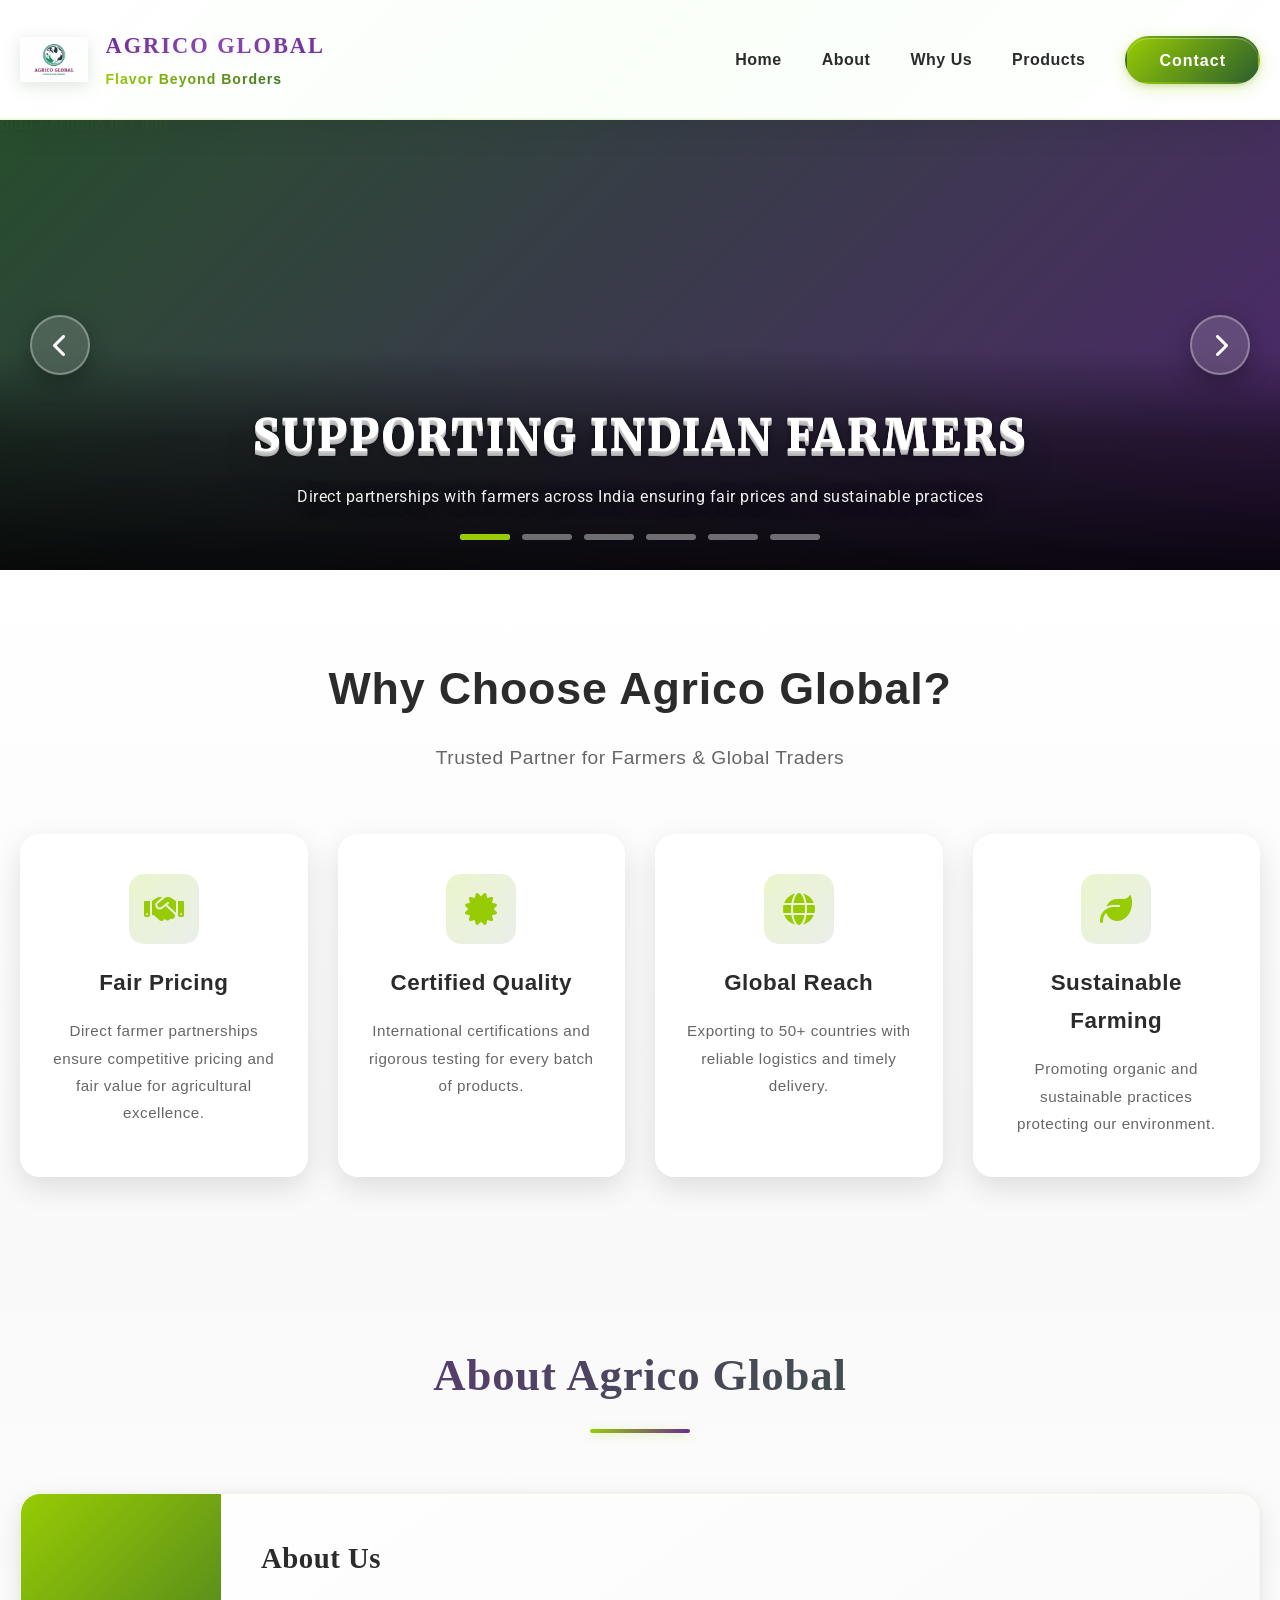
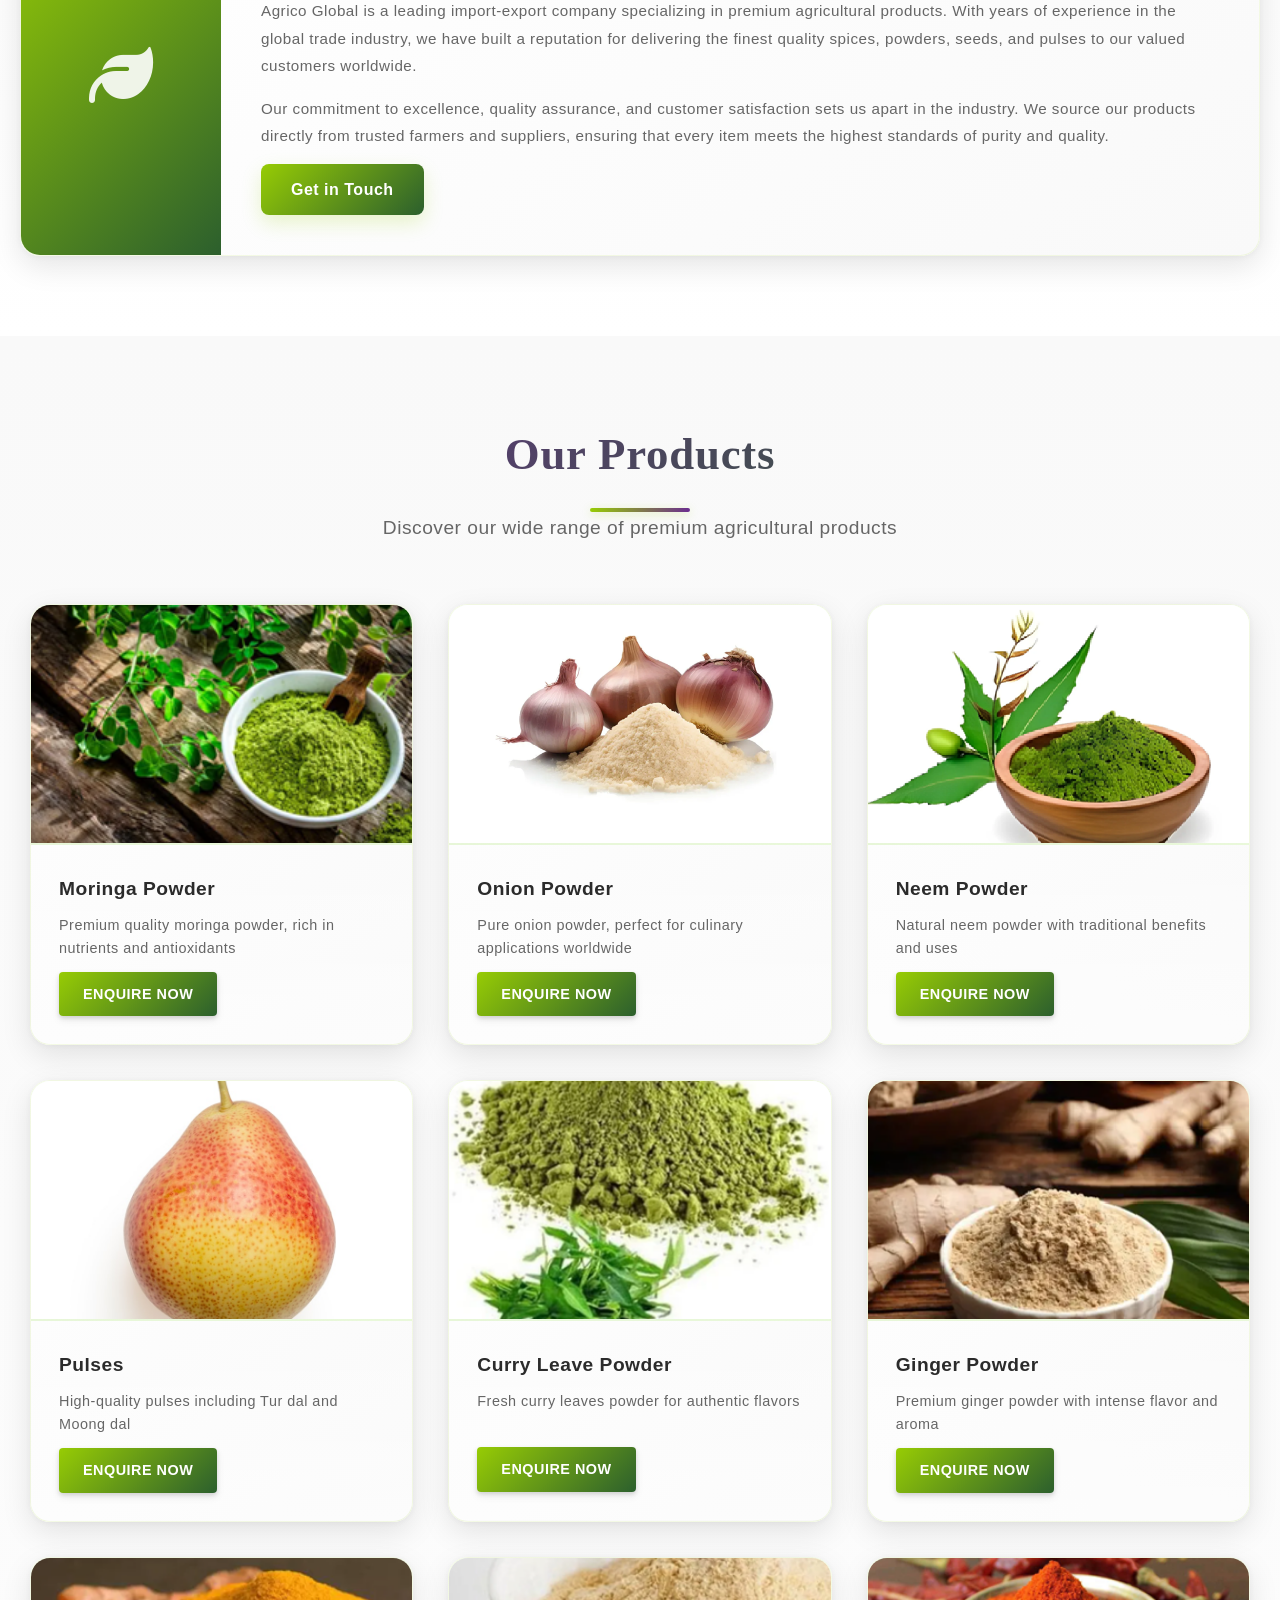
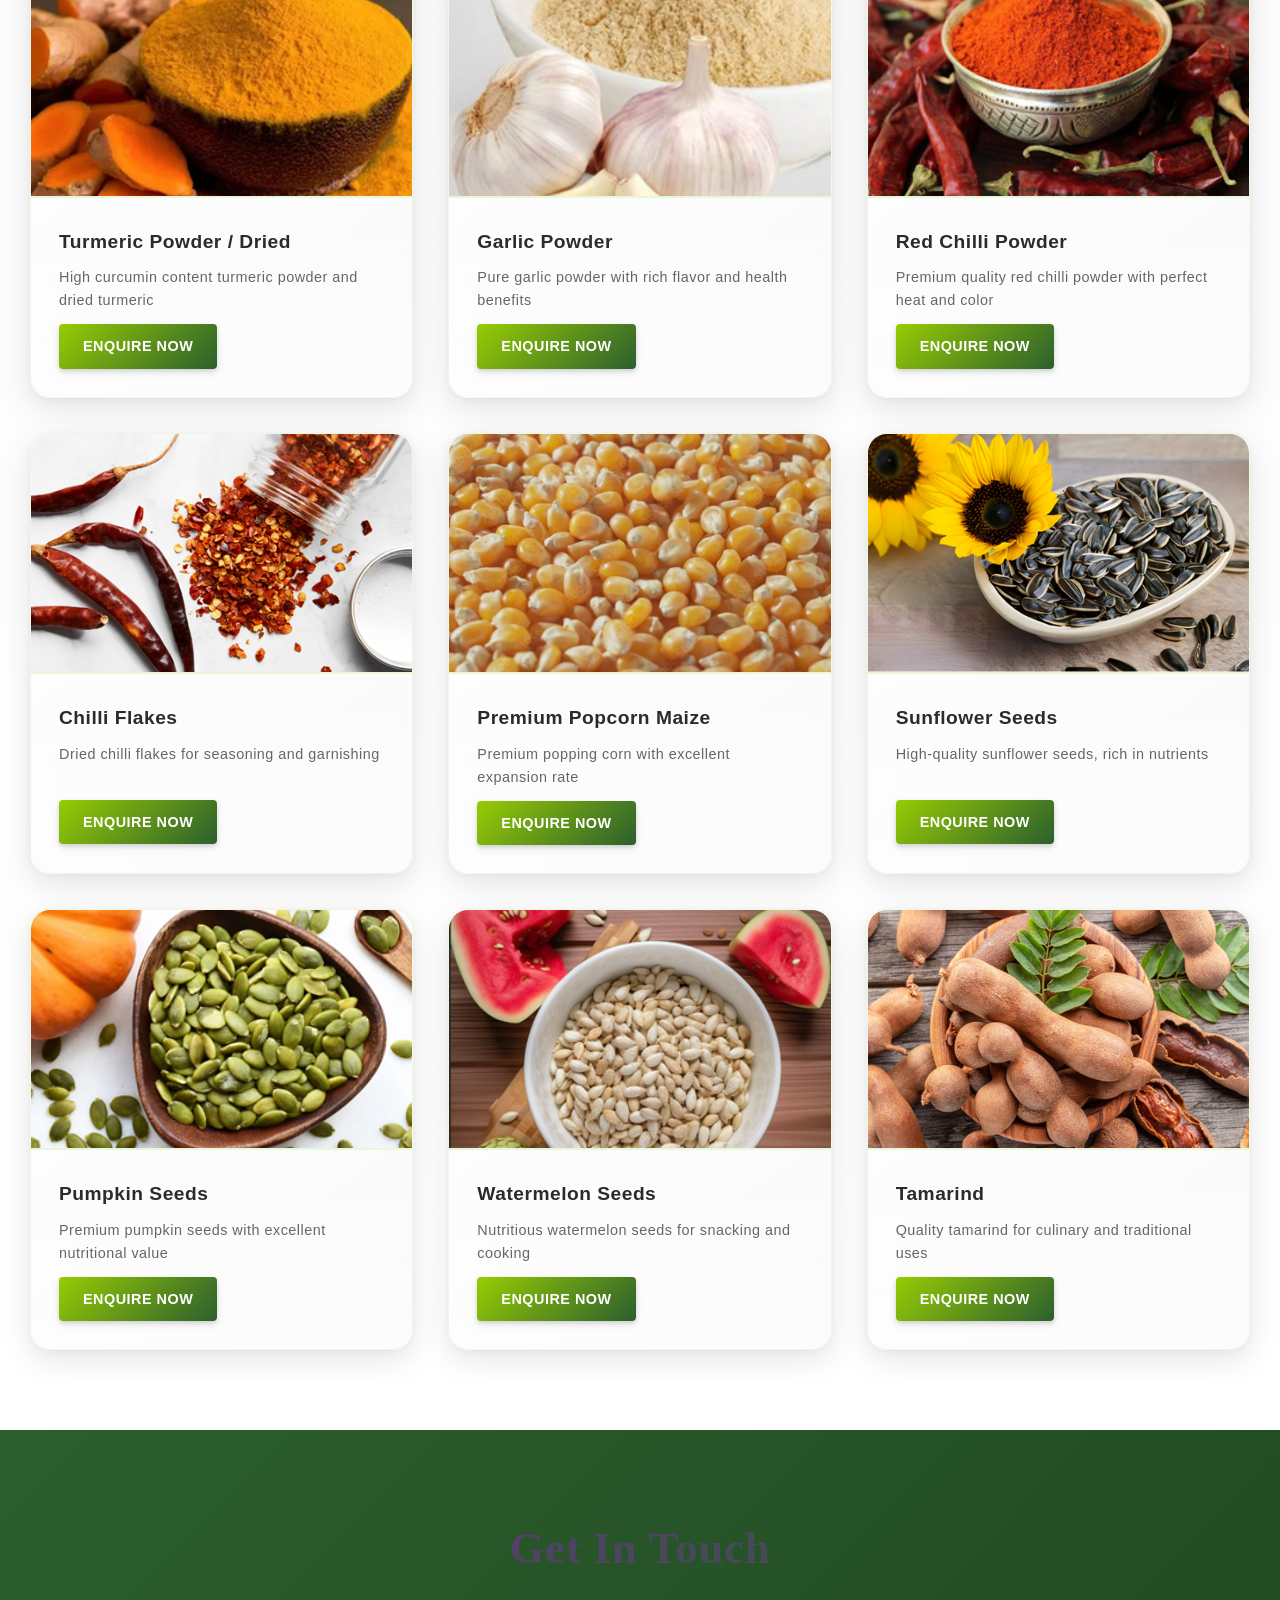
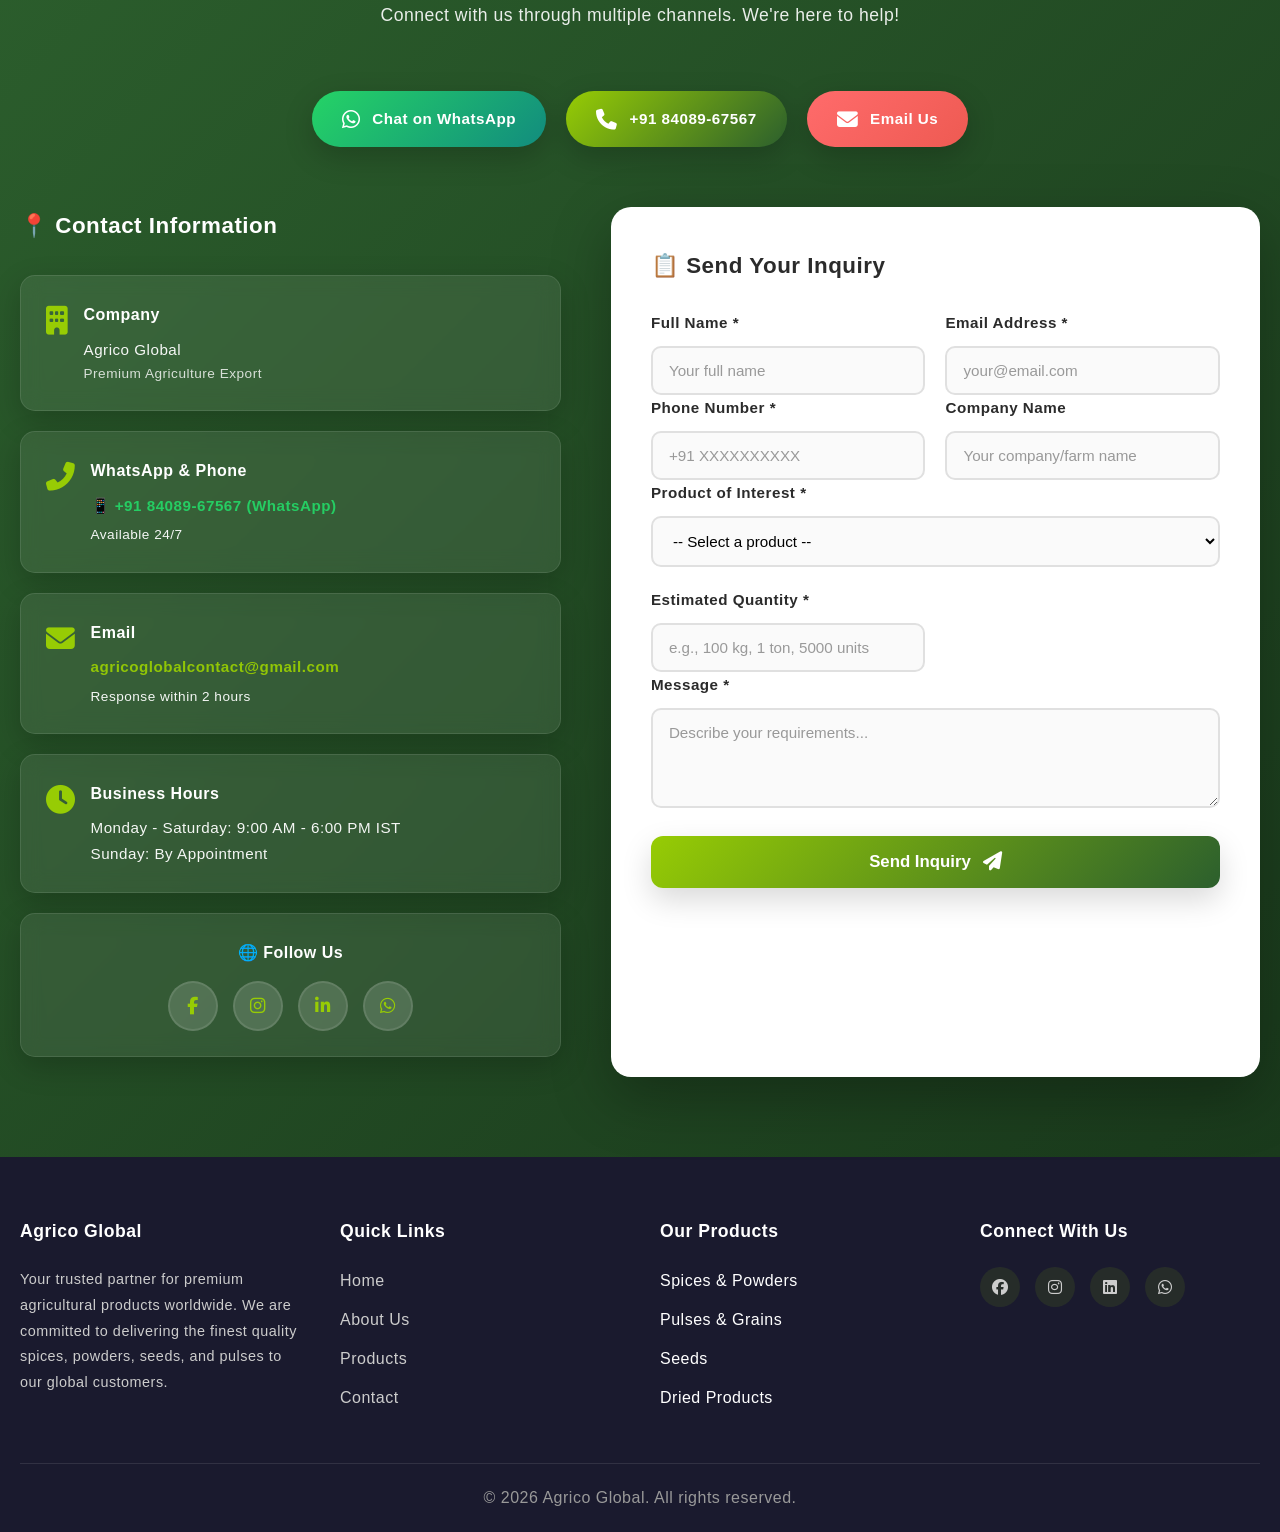
==== commit 60379bad: "Update carousel fonts to professional standards - Merriweather titles, Roboto body text" ====
--- a/index.html
+++ b/index.html
@@ -8,7 +8,7 @@
     <!-- Google Fonts -->
     <link rel="preconnect" href="https://fonts.googleapis.com">
     <link rel="preconnect" href="https://fonts.gstatic.com" crossorigin>
-    <link href="https://fonts.googleapis.com/css2?family=Poppins:wght@300;400;600;700;800;900&family=Playfair+Display:wght@700;800;900&display=swap" rel="stylesheet">
+    <link href="https://fonts.googleapis.com/css2?family=Roboto:wght@300;400;500;700&family=Merriweather:wght@700;900&display=swap" rel="stylesheet">
     <link rel="stylesheet" href="style.css">
     <link rel="stylesheet" href="https://cdnjs.cloudflare.com/ajax/libs/font-awesome/6.4.0/css/all.min.css">
 </head>
--- a/style.css
+++ b/style.css
@@ -510,7 +510,7 @@
 .carousel-container {
     position: relative;
     width: 100%;
-    height: 700px;
+    height: 450px;
     overflow: hidden;
     box-shadow: 0 10px 60px rgba(0, 0, 0, 0.25);
 }
@@ -633,8 +633,8 @@
 }
 
 .carousel-title {
-    font-family: 'Playfair Display', serif;
-    font-size: 4rem;
+    font-family: 'Merriweather', serif;
+    font-size: 2.8rem;
     font-weight: 900;
     color: var(--white);
     margin-bottom: 20px;
@@ -665,8 +665,8 @@
 }
 
 .carousel-text {
-    font-family: 'Poppins', sans-serif;
-    font-size: 1.4rem;
+    font-family: 'Roboto', sans-serif;
+    font-size: 1rem;
     font-weight: 400;
     color: rgba(255, 255, 255, 0.95);
     max-width: 800px;
@@ -773,11 +773,11 @@
 /* Responsive Carousel */
 @media (max-width: 768px) {
     .carousel-container {
-        height: 550px;
+        height: 380px;
     }
 
     .carousel-title {
-        font-size: 2.5rem;
+        font-size: 2.2rem;
         letter-spacing: 1.5px;
         text-shadow: 
             0 1px 0 #bbb,
@@ -789,7 +789,7 @@
     }
 
     .carousel-text {
-        font-size: 1.1rem;
+        font-size: 0.9rem;
         max-width: 90%;
     }
 
@@ -823,11 +823,11 @@
 
 @media (max-width: 480px) {
     .carousel-container {
-        height: 450px;
+        height: 320px;
     }
 
     .carousel-title {
-        font-size: 1.8rem;
+        font-size: 1.6rem;
         letter-spacing: 1px;
         text-shadow: 
             0 1px 0 #aaa,
@@ -838,7 +838,7 @@
     }
 
     .carousel-text {
-        font-size: 1rem;
+        font-size: 0.8rem;
         max-width: 95%;
     }
 
@@ -1272,6 +1272,60 @@
     margin-bottom: 12px;
     line-height: 1.6;
     min-height: 45px;
+}
+
+.product-btn {
+    display: inline-flex;
+    align-items: center;
+    justify-content: center;
+    padding: 10px 24px;
+    background: linear-gradient(135deg, var(--accent-green), var(--primary-green));
+    color: var(--white);
+    text-decoration: none;
+    border-radius: 4px;
+    font-size: 0.9rem;
+    font-weight: 600;
+    text-transform: uppercase;
+    letter-spacing: 0.5px;
+    cursor: pointer;
+    border: none;
+    transition: all 0.3s cubic-bezier(0.4, 0, 0.2, 1);
+    box-shadow: 
+        0 2px 4px rgba(0, 0, 0, 0.12),
+        0 4px 8px rgba(0, 0, 0, 0.08);
+    position: relative;
+    overflow: hidden;
+}
+
+.product-btn::before {
+    content: '';
+    position: absolute;
+    top: 50%;
+    left: 50%;
+    width: 0;
+    height: 0;
+    background: rgba(255, 255, 255, 0.3);
+    border-radius: 50%;
+    transform: translate(-50%, -50%);
+    transition: width 0.6s, height 0.6s;
+}
+
+.product-btn:hover {
+    box-shadow: 
+        0 4px 8px rgba(0, 0, 0, 0.15),
+        0 8px 16px rgba(0, 0, 0, 0.1);
+    transform: translateY(-2px);
+}
+
+.product-btn:hover::before {
+    width: 300px;
+    height: 300px;
+}
+
+.product-btn:active {
+    transform: translateY(0px);
+    box-shadow: 
+        0 2px 4px rgba(0, 0, 0, 0.12);
 }
 
 .product-tags {
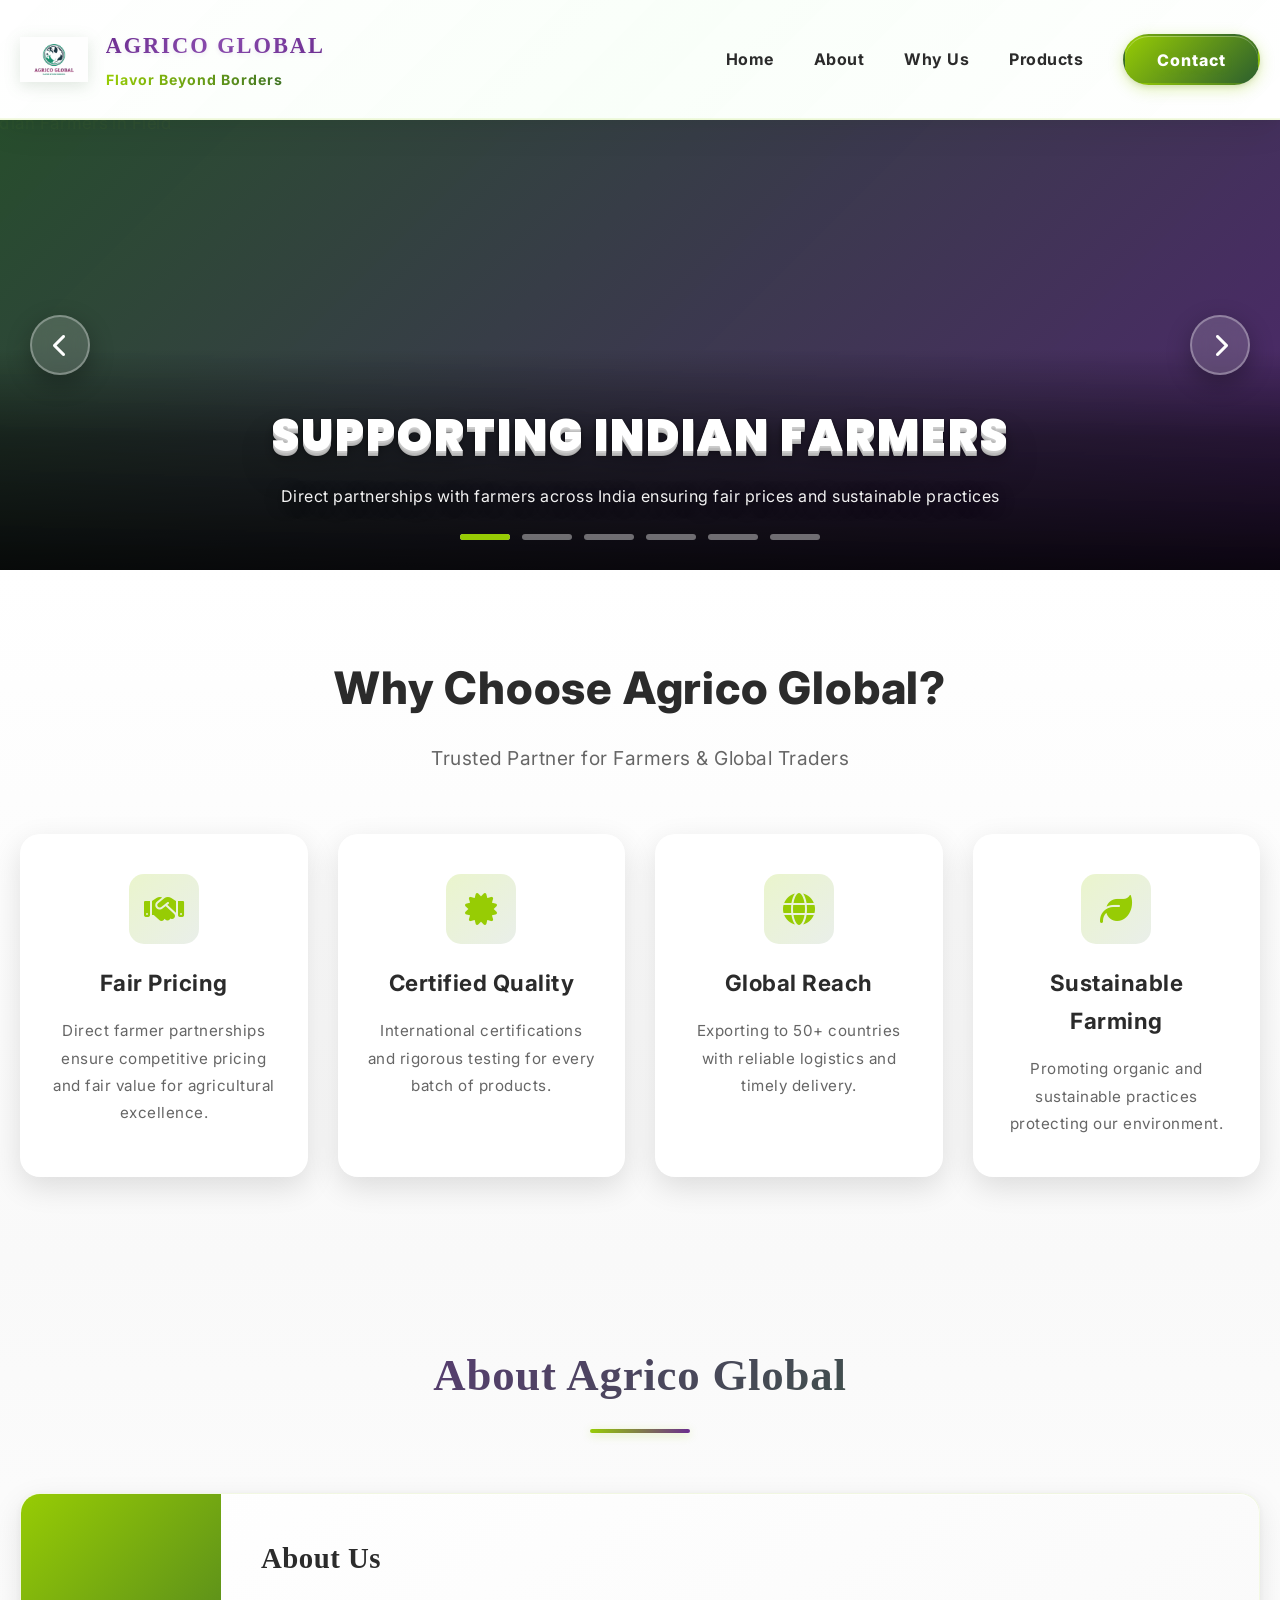
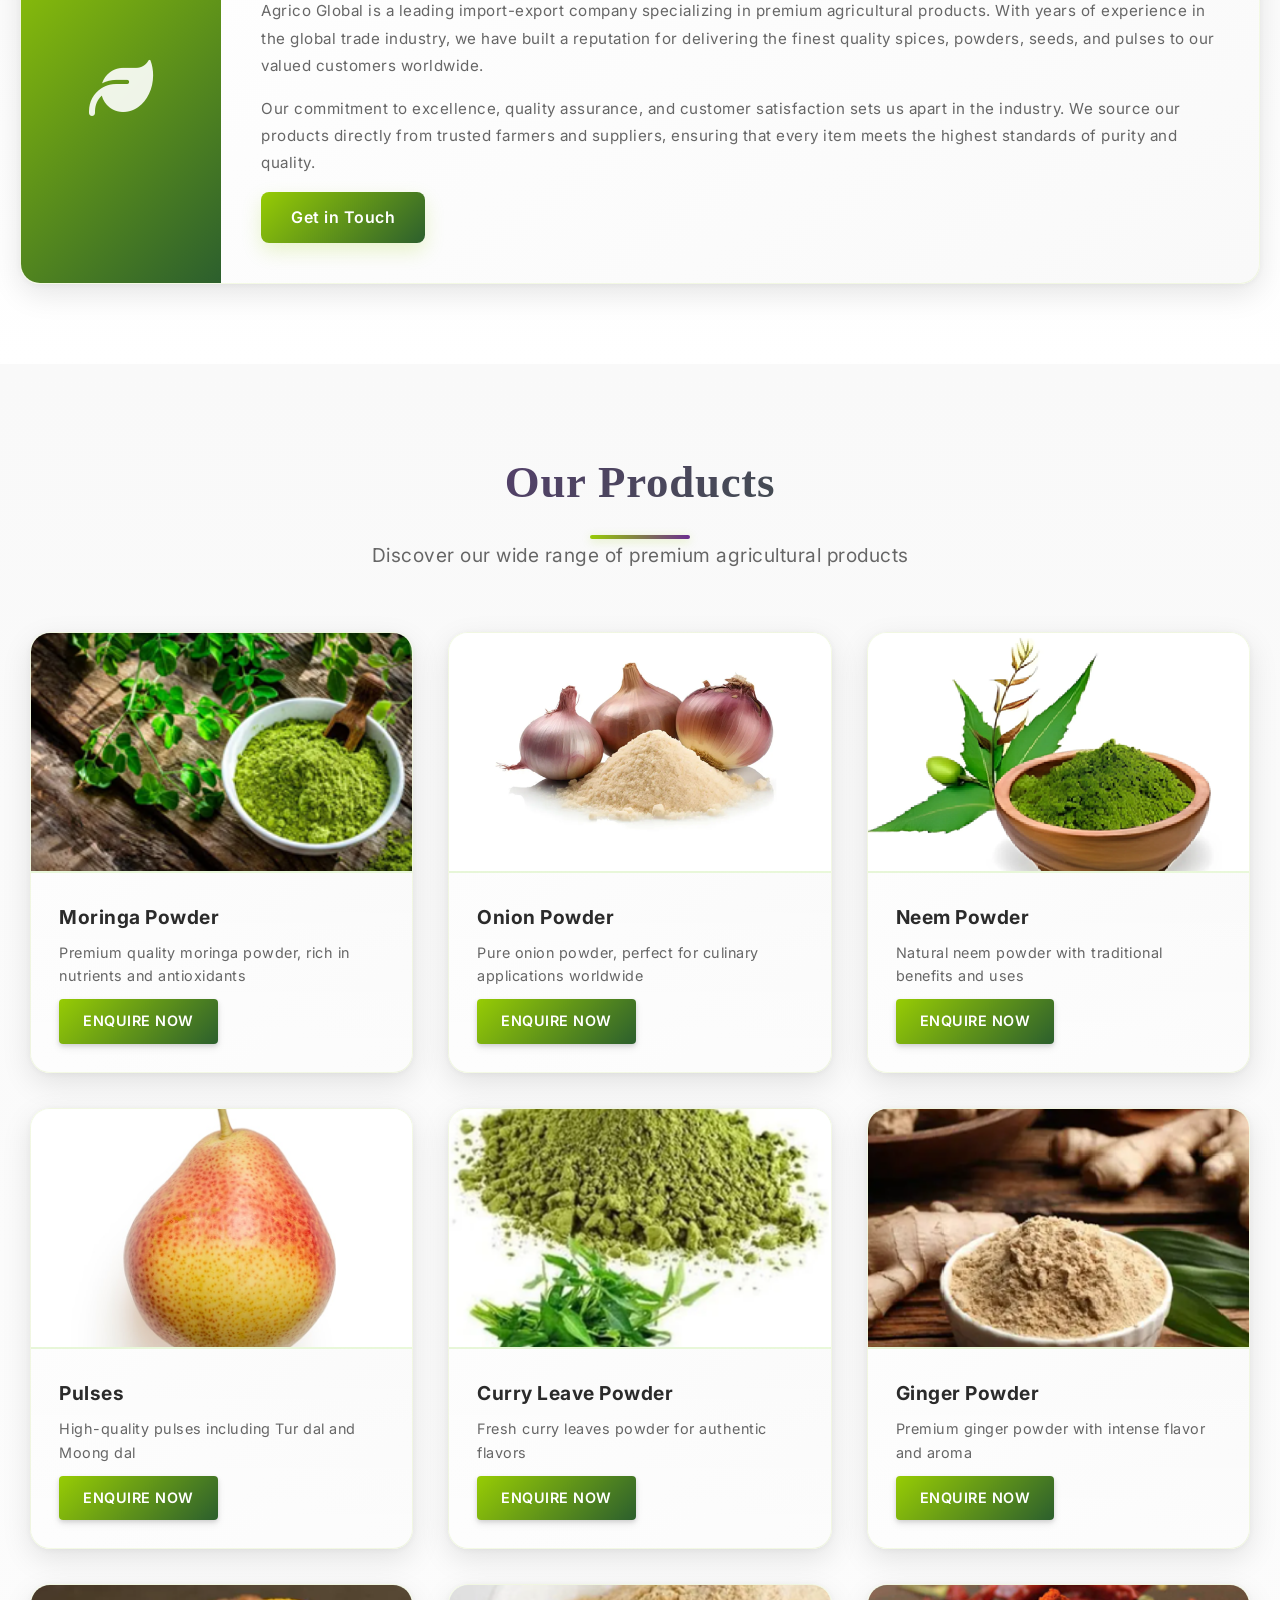
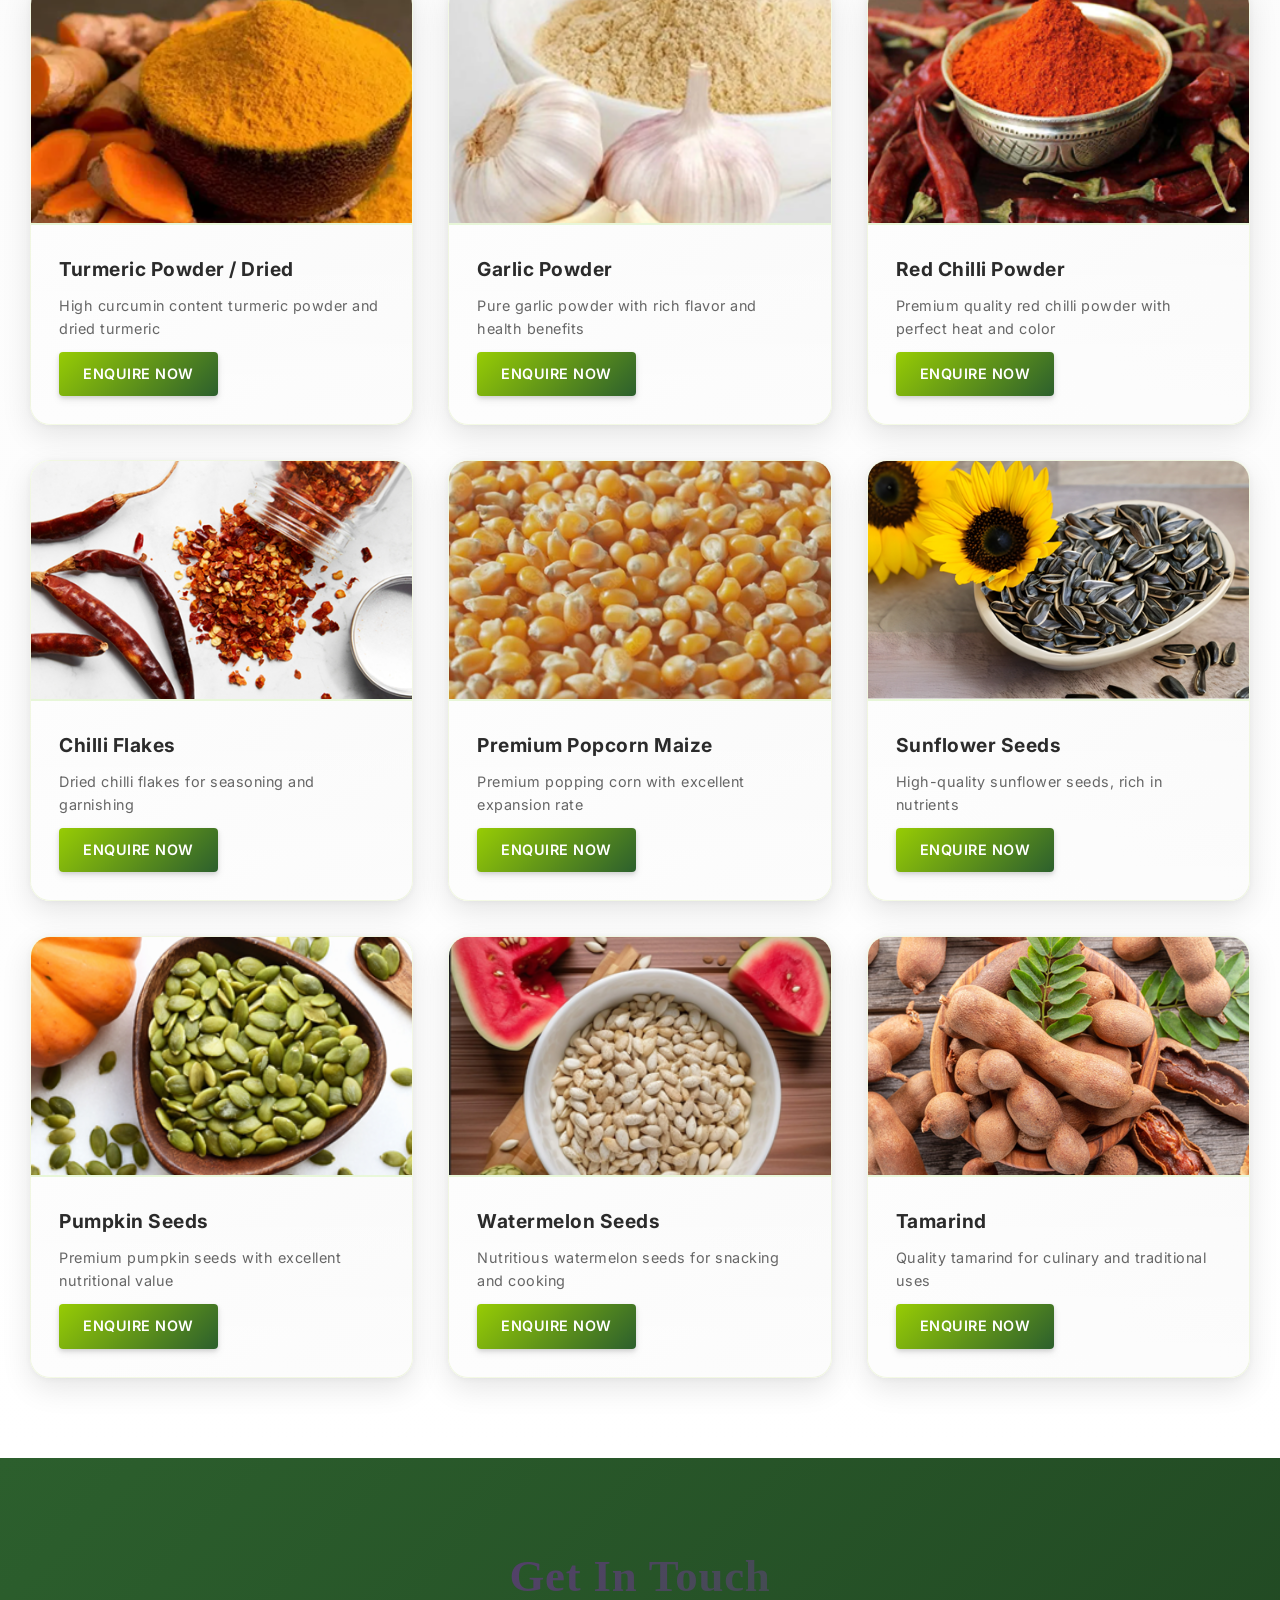
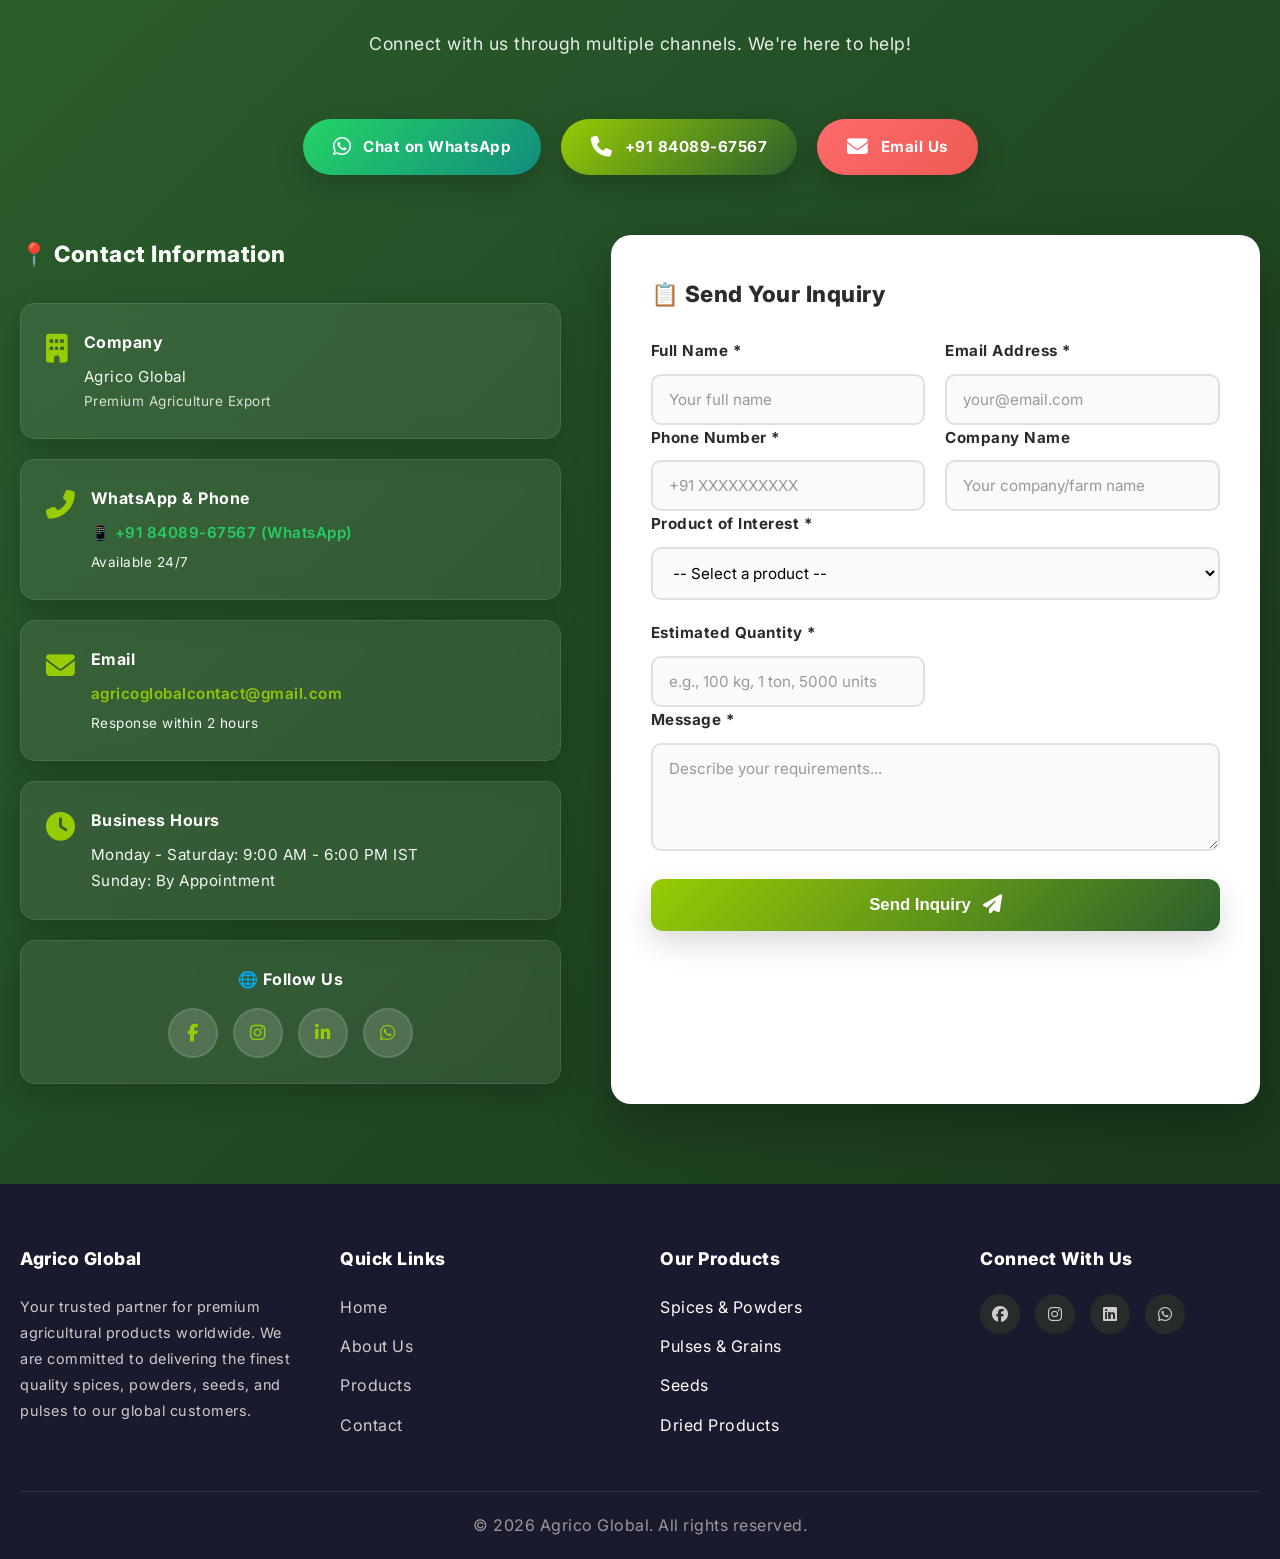
==== commit 9b4bc340: "Update fonts - Poppins for headings, Inter for body text" ====
--- a/index.html
+++ b/index.html
@@ -8,7 +8,7 @@
     <!-- Google Fonts -->
     <link rel="preconnect" href="https://fonts.googleapis.com">
     <link rel="preconnect" href="https://fonts.gstatic.com" crossorigin>
-    <link href="https://fonts.googleapis.com/css2?family=Roboto:wght@300;400;500;700&family=Merriweather:wght@700;900&display=swap" rel="stylesheet">
+    <link href="https://fonts.googleapis.com/css2?family=Poppins:wght@300;400;500;600;700;800;900&family=Inter:wght@300;400;500;600;700&display=swap" rel="stylesheet">
     <link rel="stylesheet" href="style.css">
     <link rel="stylesheet" href="https://cdnjs.cloudflare.com/ajax/libs/font-awesome/6.4.0/css/all.min.css">
 </head>
--- a/style.css
+++ b/style.css
@@ -28,7 +28,7 @@
 }
 
 body {
-    font-family: 'Poppins', 'Segoe UI', sans-serif;
+    font-family: 'Inter', 'Segoe UI', sans-serif;
     color: var(--text-dark);
     background: var(--white);
     line-height: 1.7;
@@ -633,7 +633,7 @@
 }
 
 .carousel-title {
-    font-family: 'Merriweather', serif;
+    font-family: 'Poppins', serif;
     font-size: 2.8rem;
     font-weight: 900;
     color: var(--white);
@@ -665,7 +665,7 @@
 }
 
 .carousel-text {
-    font-family: 'Roboto', sans-serif;
+    font-family: 'Inter', sans-serif;
     font-size: 1rem;
     font-weight: 400;
     color: rgba(255, 255, 255, 0.95);
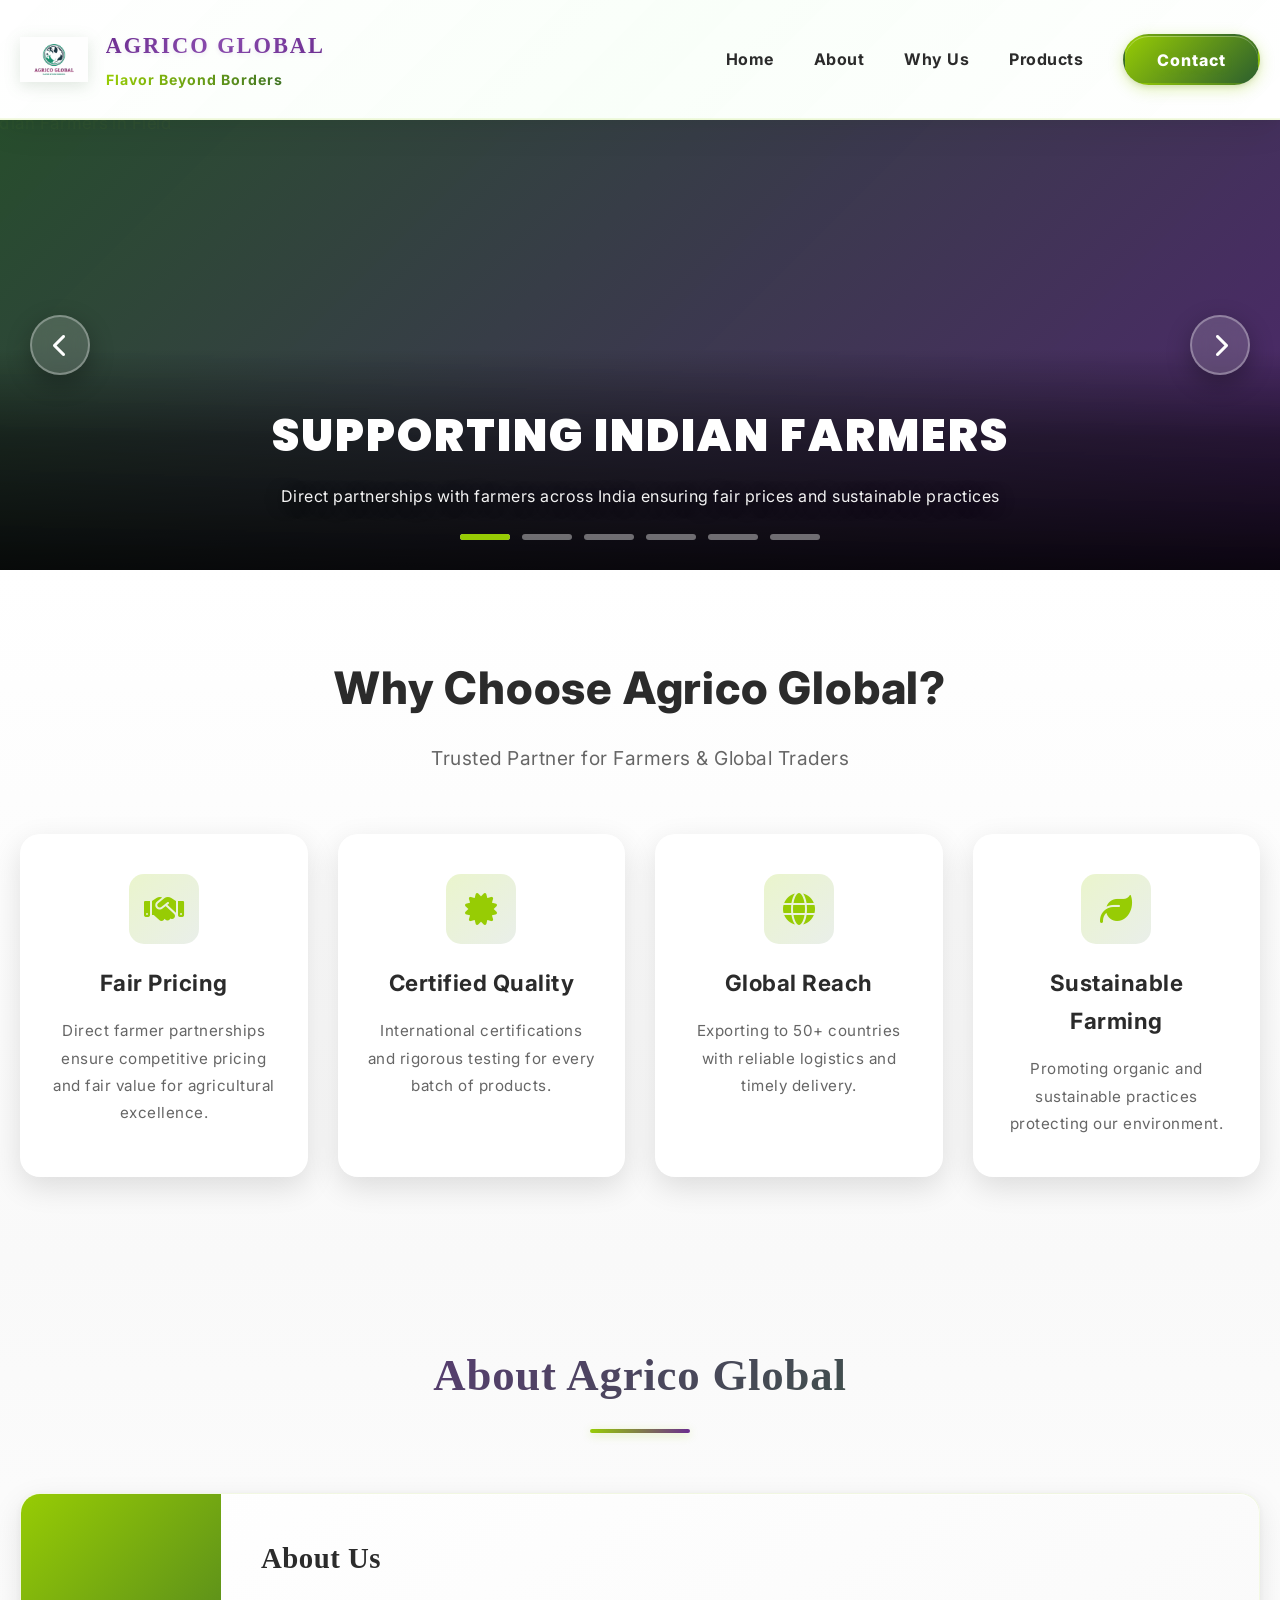
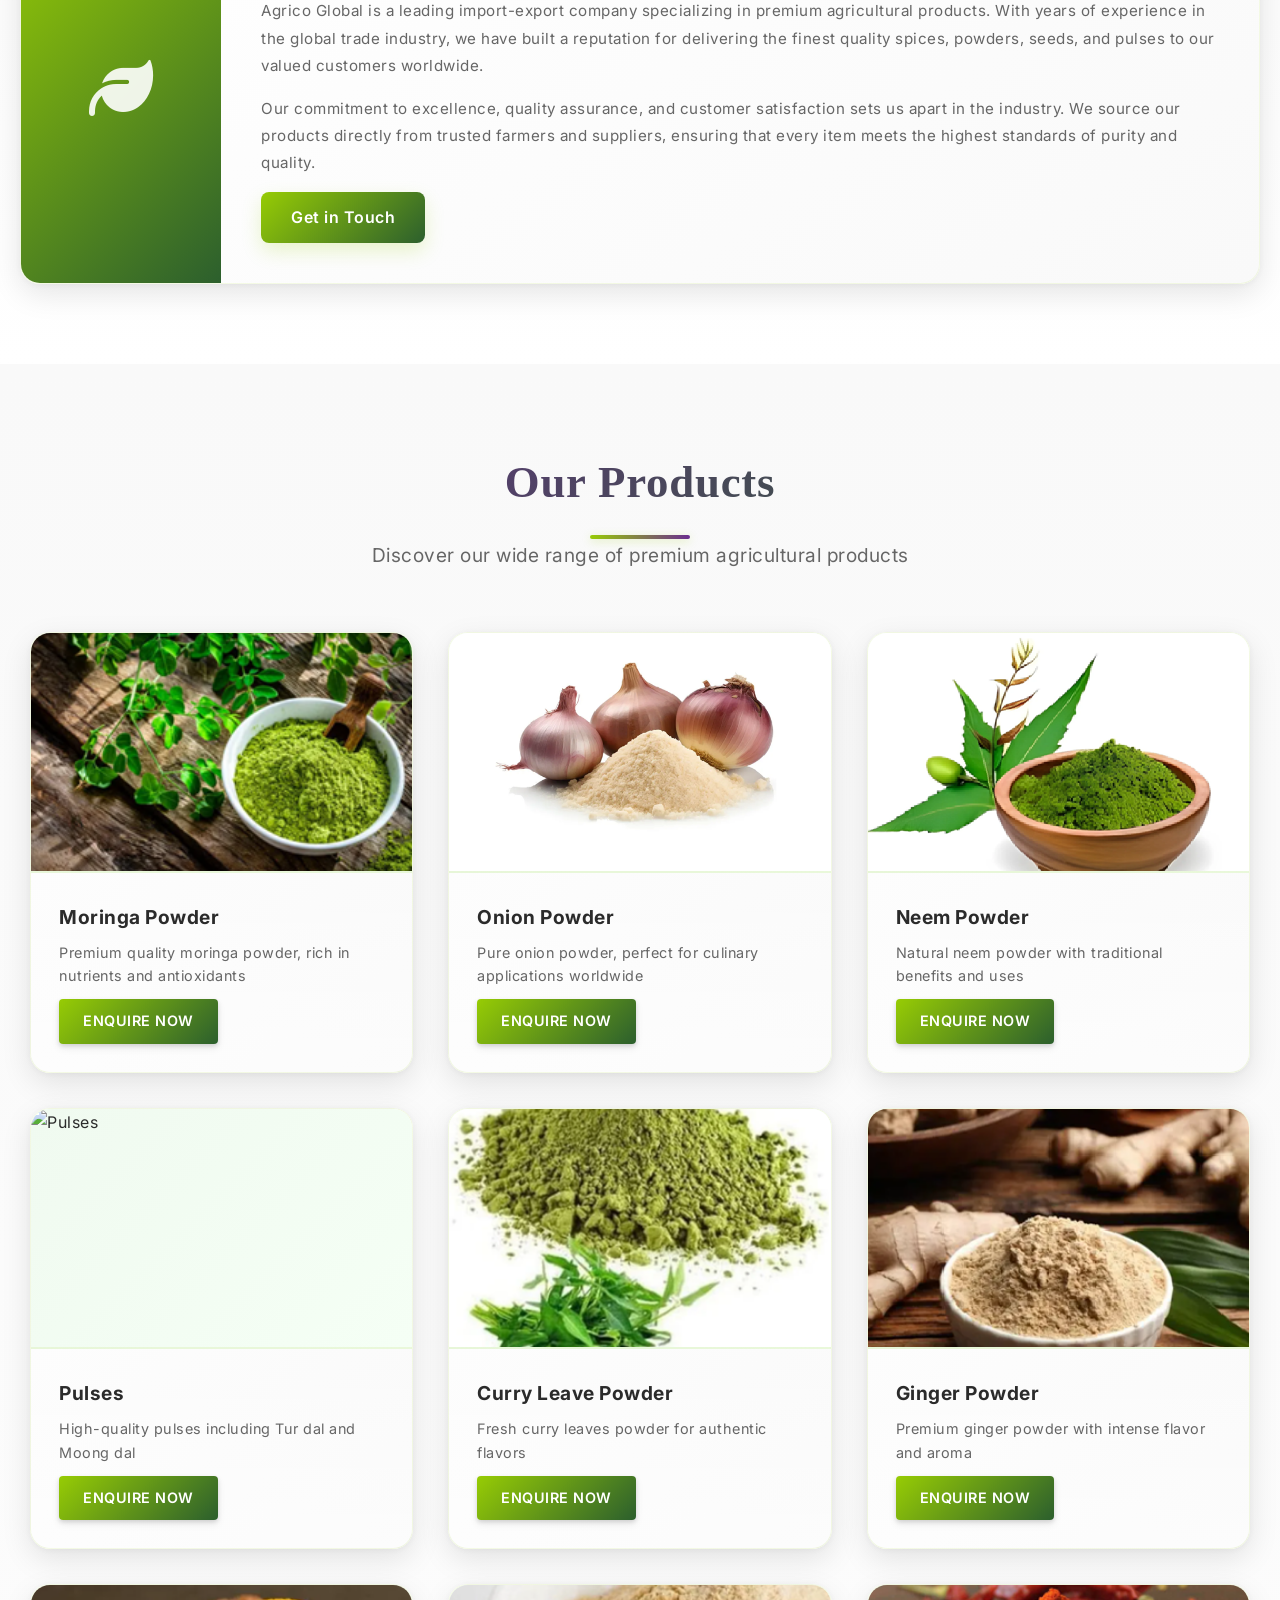
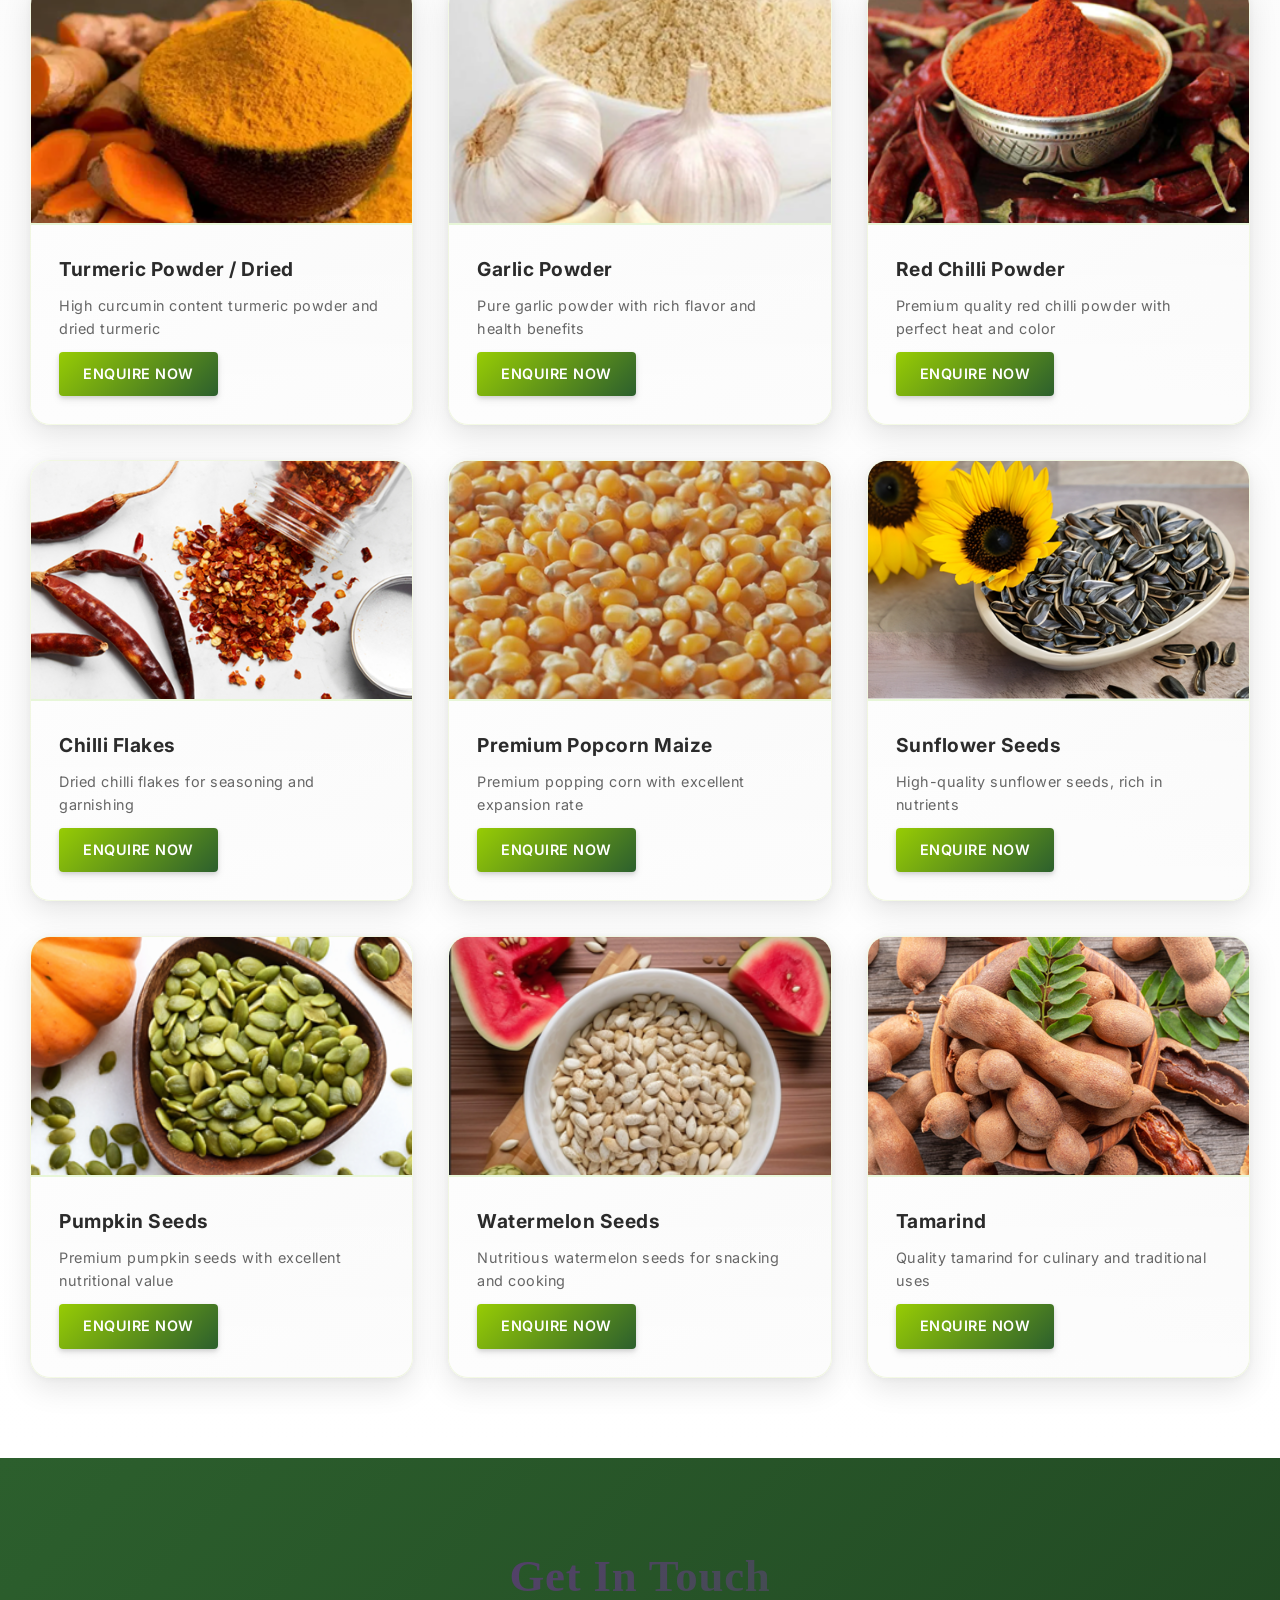
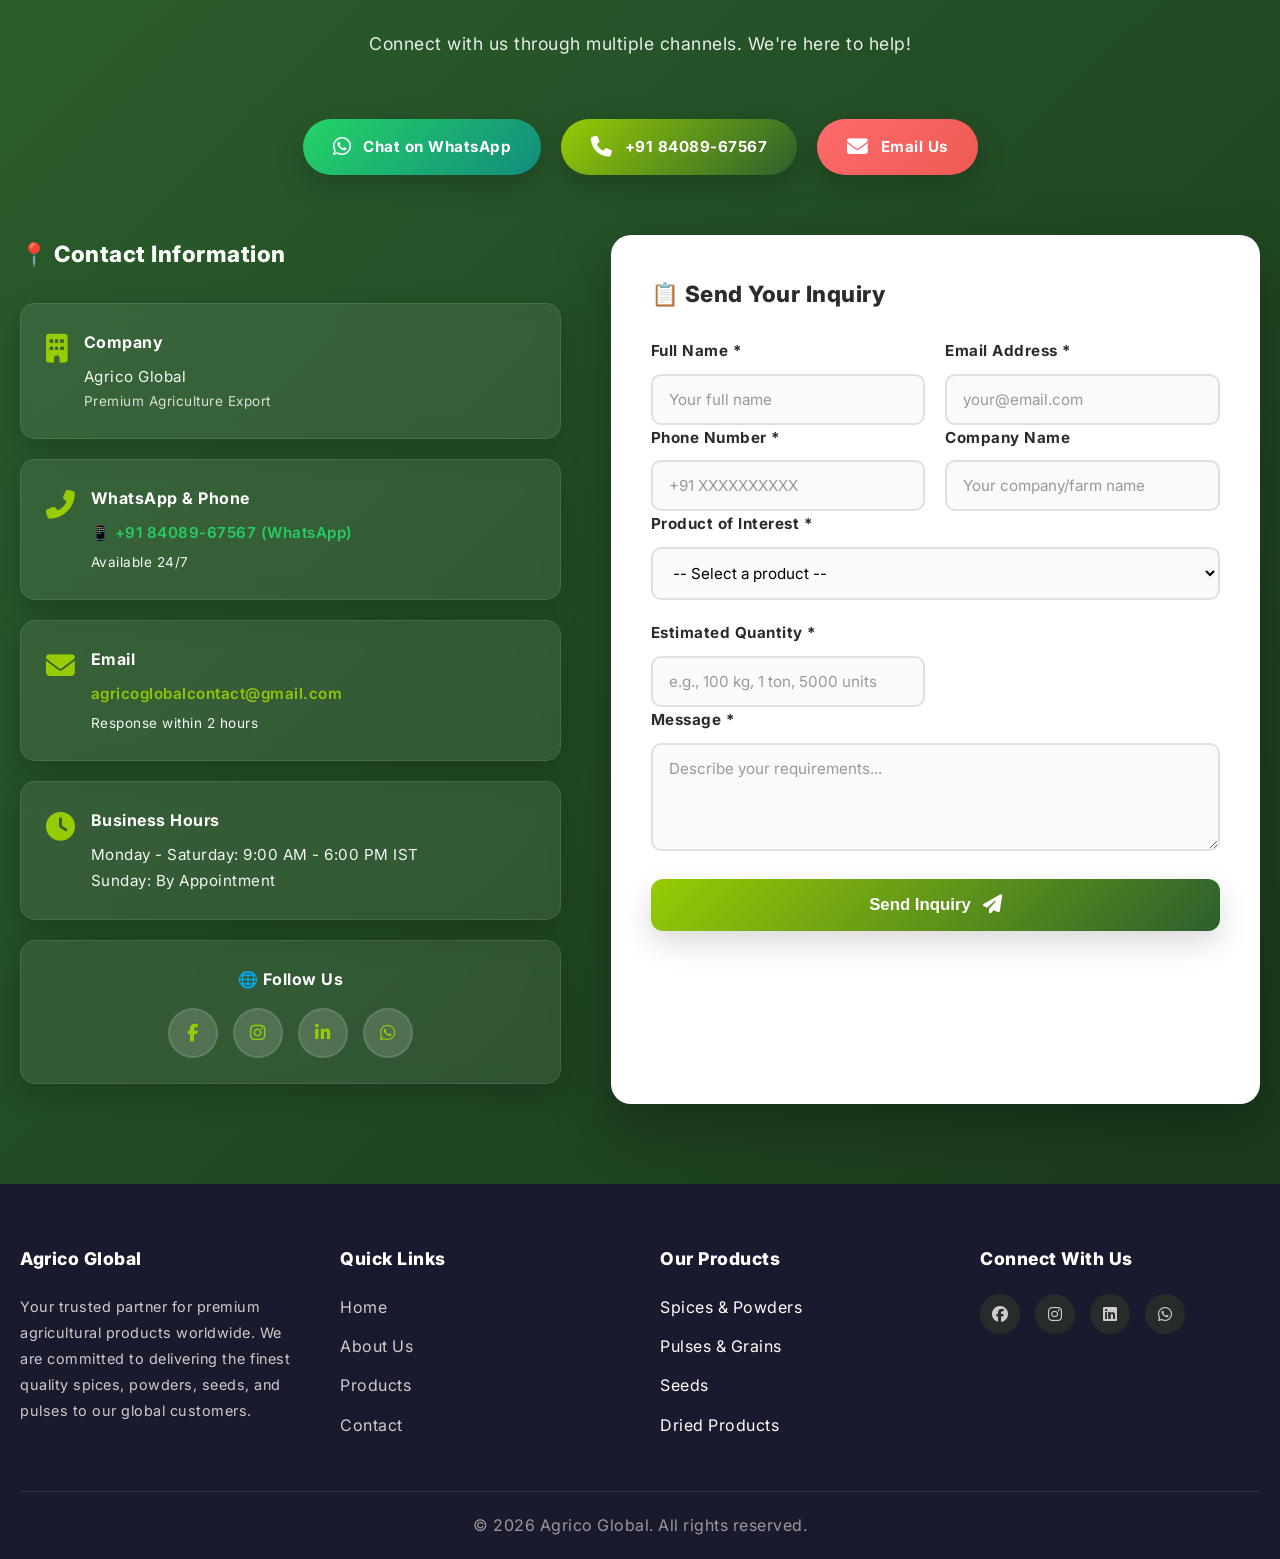
==== commit fb099ebe: "Update pulses product image reference to pulses-mixed.jpg" ====
--- a/index.html
+++ b/index.html
@@ -249,7 +249,7 @@
                 <!-- Product 4 -->
                 <div class="product-card">
                     <div class="product-image">
-                        <img src="images/pulses-colorful.jpg" alt="Pulses">
+                        <img src="images/pulses-mixed.jpg" alt="Pulses">
                     </div>
                     <div class="product-info">
                         <h3 class="product-name">Pulses</h3>
--- a/style.css
+++ b/style.css
@@ -642,19 +642,6 @@
     letter-spacing: 2px;
     line-height: 1.2;
     position: relative;
-    text-shadow: 
-        0 1px 0 #ccc,
-        0 2px 0 #c9c9c9,
-        0 3px 0 #bbb,
-        0 4px 0 #b9b9b9,
-        0 5px 0 #aaa,
-        0 6px 1px rgba(0,0,0,.1),
-        0 0 5px rgba(0,0,0,.1),
-        0 1px 3px rgba(0,0,0,.3),
-        0 3px 5px rgba(0,0,0,.2),
-        0 5px 10px rgba(0,0,0,.25),
-        0 10px 20px rgba(0,0,0,.2),
-        0 20px 40px rgba(0,0,0,.15);
     transform: translateZ(50px);
     animation: titleFloat 3s ease-in-out infinite;
 }
@@ -779,13 +766,6 @@
     .carousel-title {
         font-size: 2.2rem;
         letter-spacing: 1.5px;
-        text-shadow: 
-            0 1px 0 #bbb,
-            0 2px 0 #aaa,
-            0 3px 0 #999,
-            0 4px 5px rgba(0,0,0,.15),
-            0 8px 15px rgba(0,0,0,.2),
-            0 15px 30px rgba(0,0,0,.15);
     }
 
     .carousel-text {
@@ -829,12 +809,6 @@
     .carousel-title {
         font-size: 1.6rem;
         letter-spacing: 1px;
-        text-shadow: 
-            0 1px 0 #aaa,
-            0 2px 0 #999,
-            0 3px 5px rgba(0,0,0,.2),
-            0 6px 12px rgba(0,0,0,.2),
-            0 12px 25px rgba(0,0,0,.15);
     }
 
     .carousel-text {
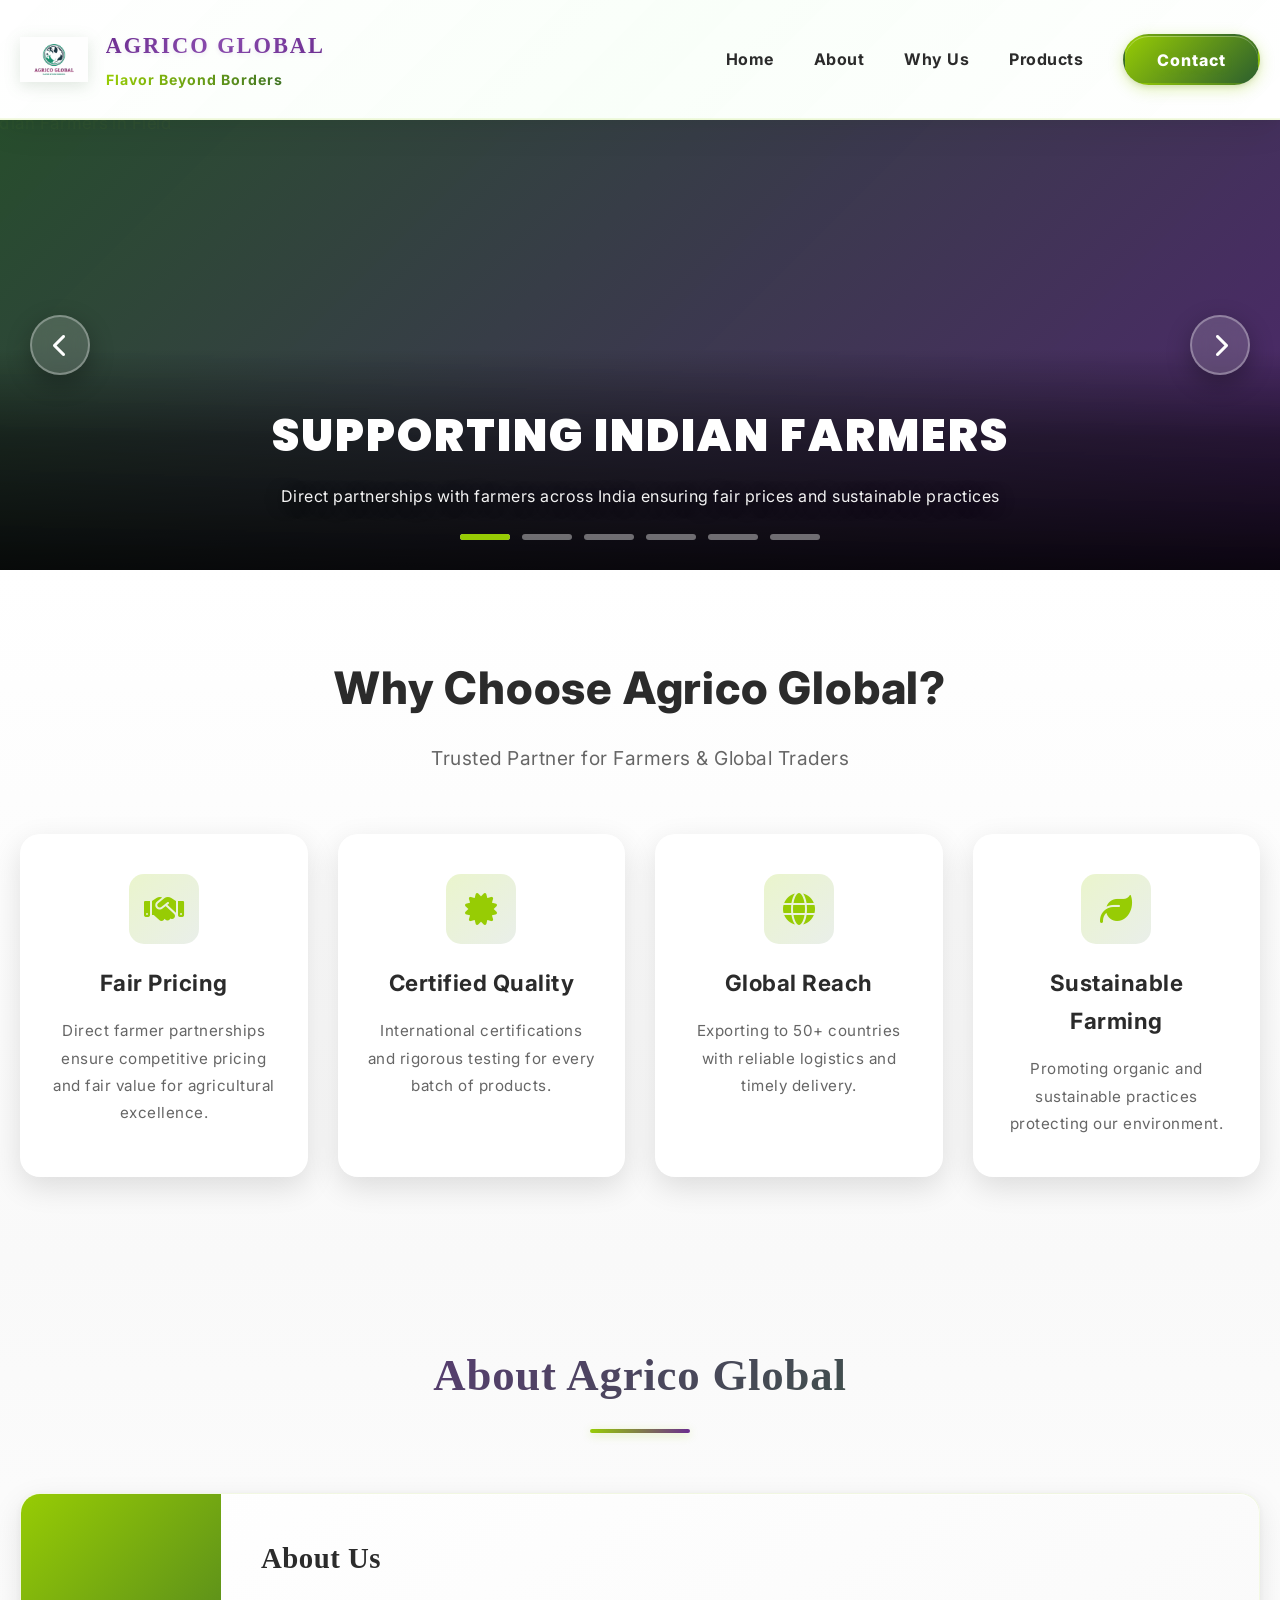
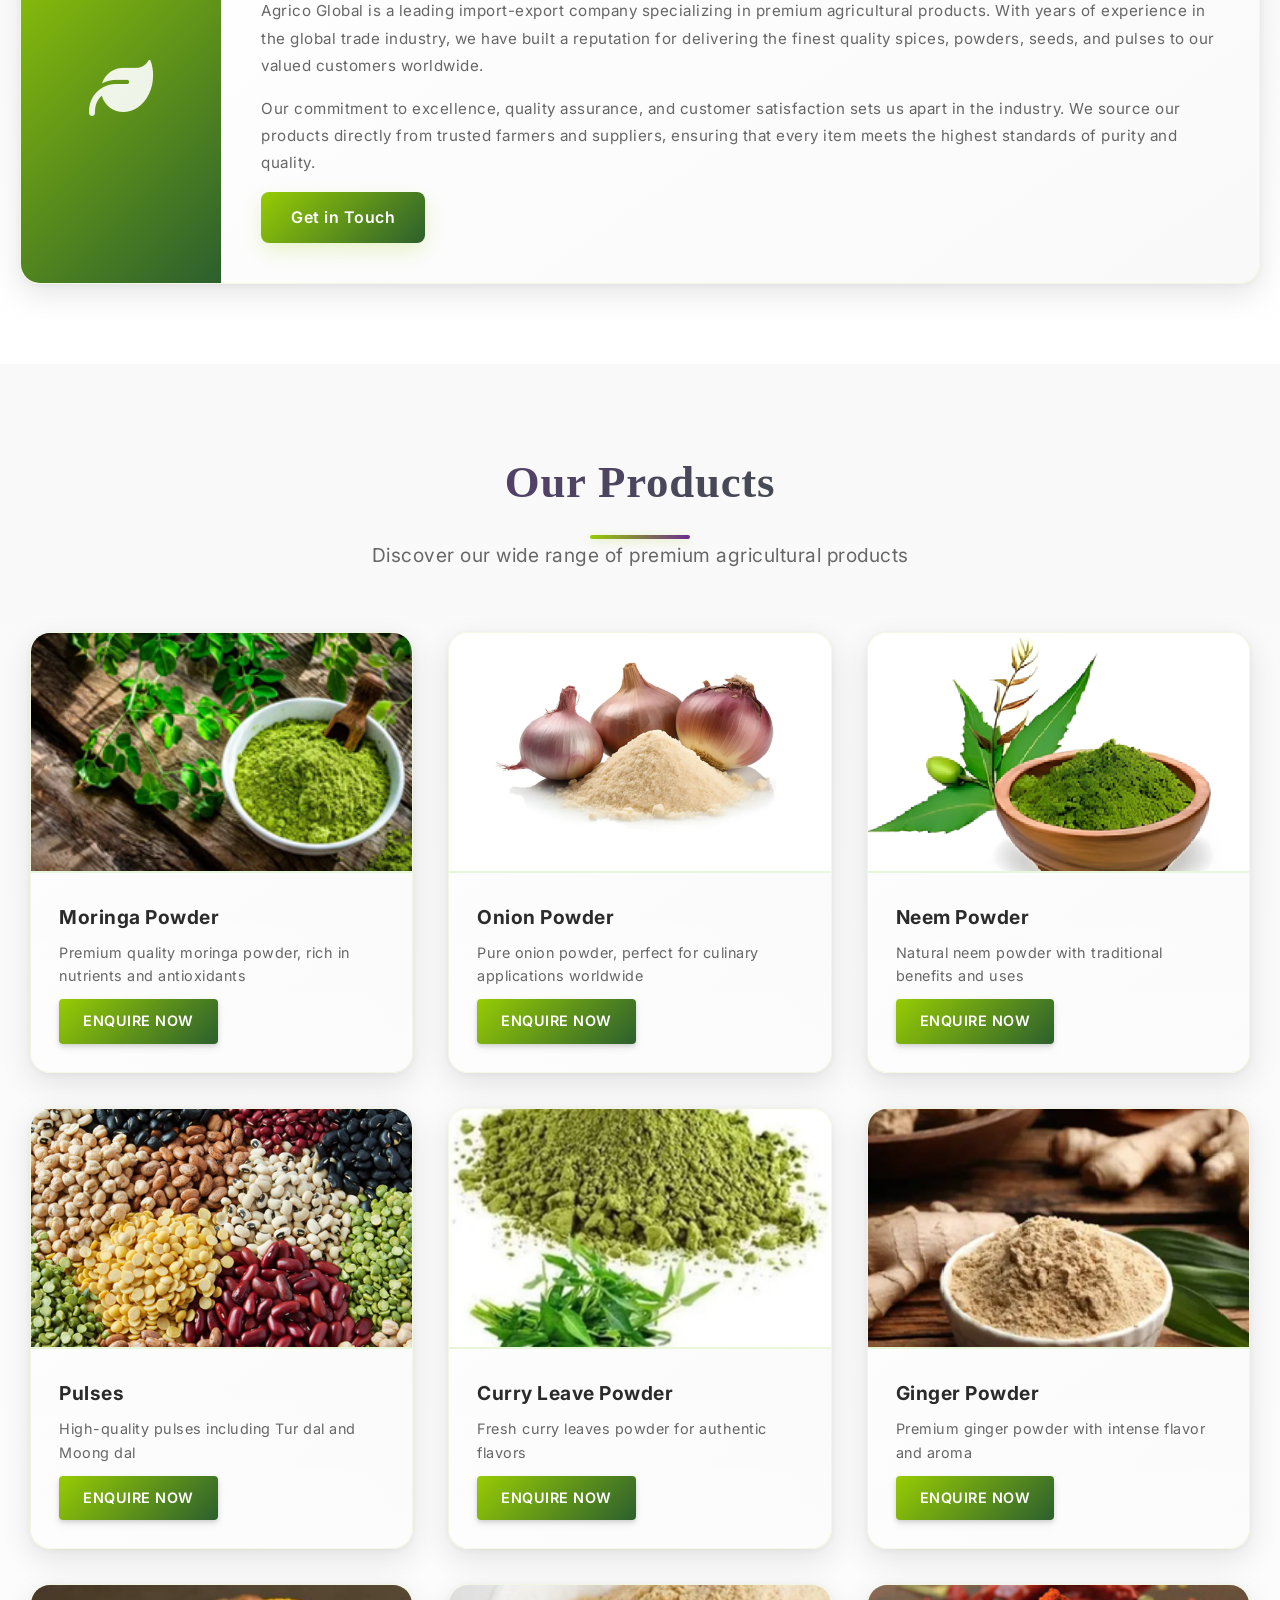
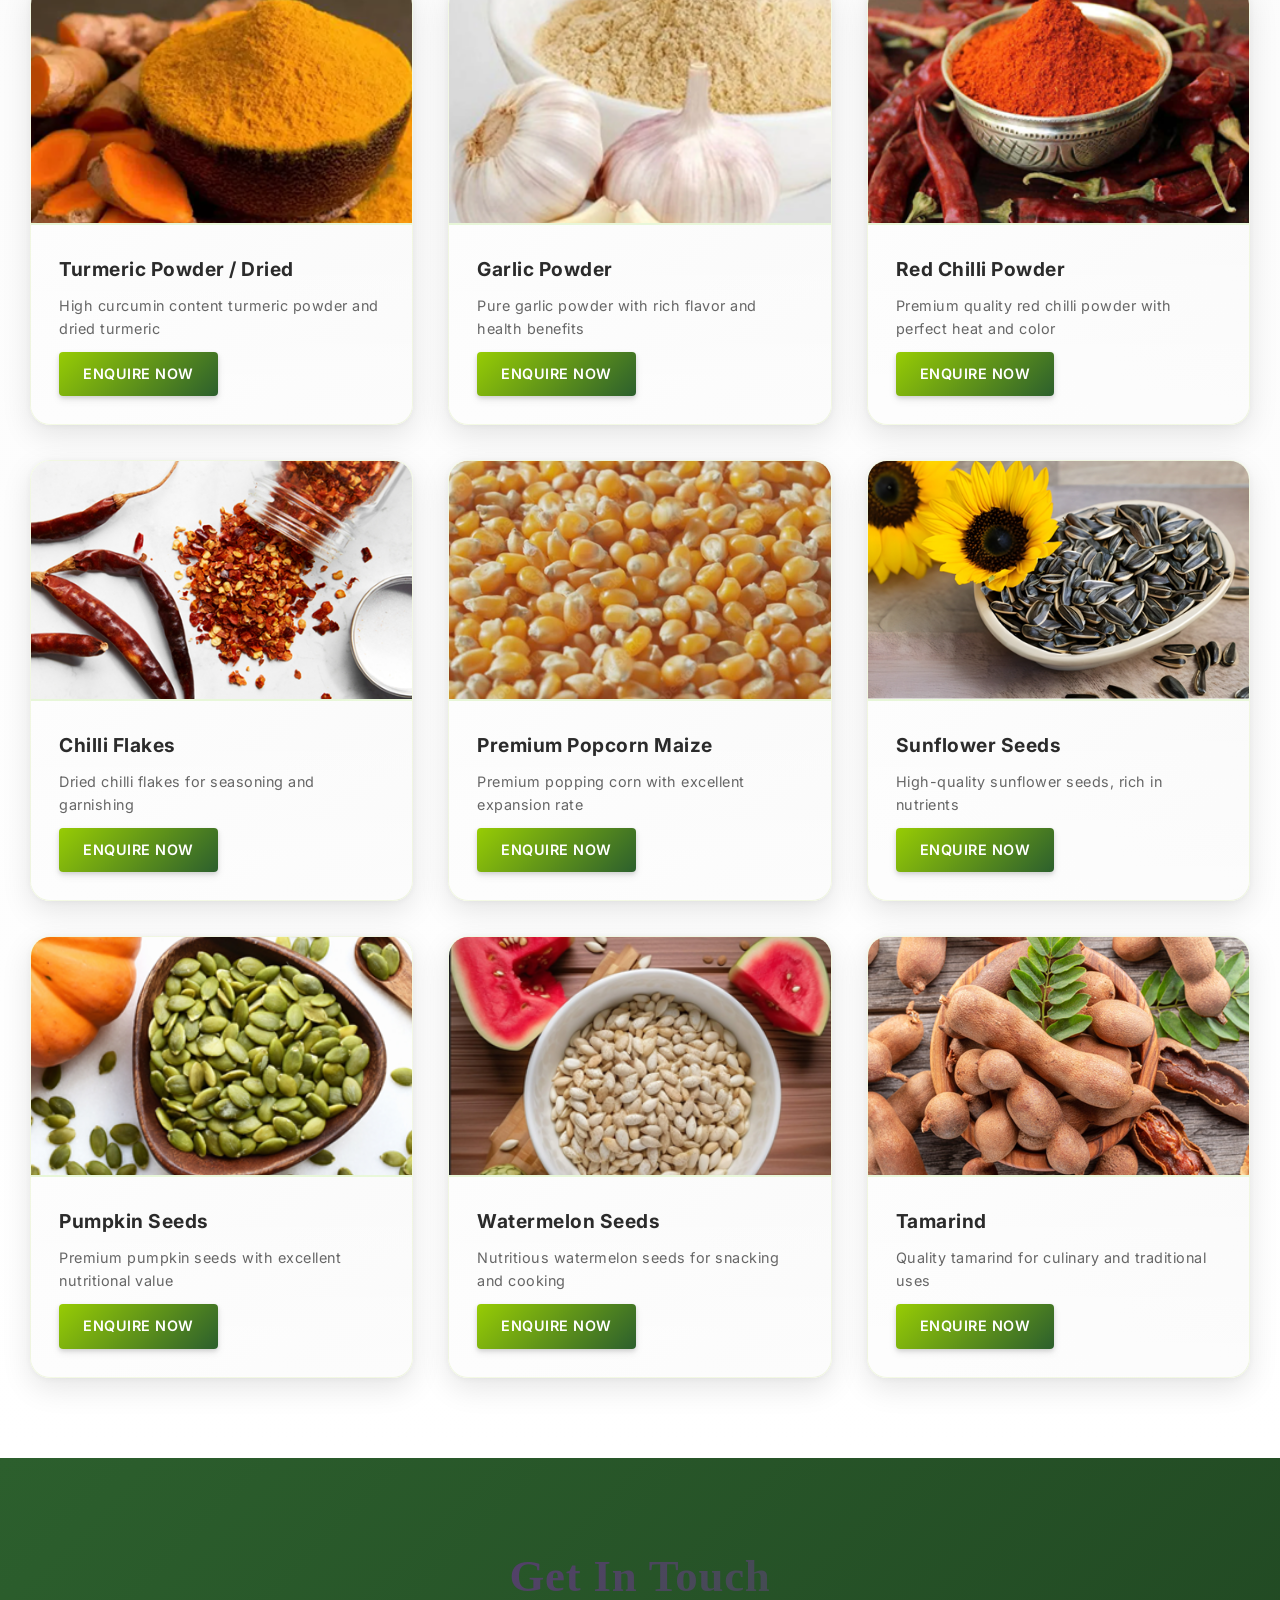
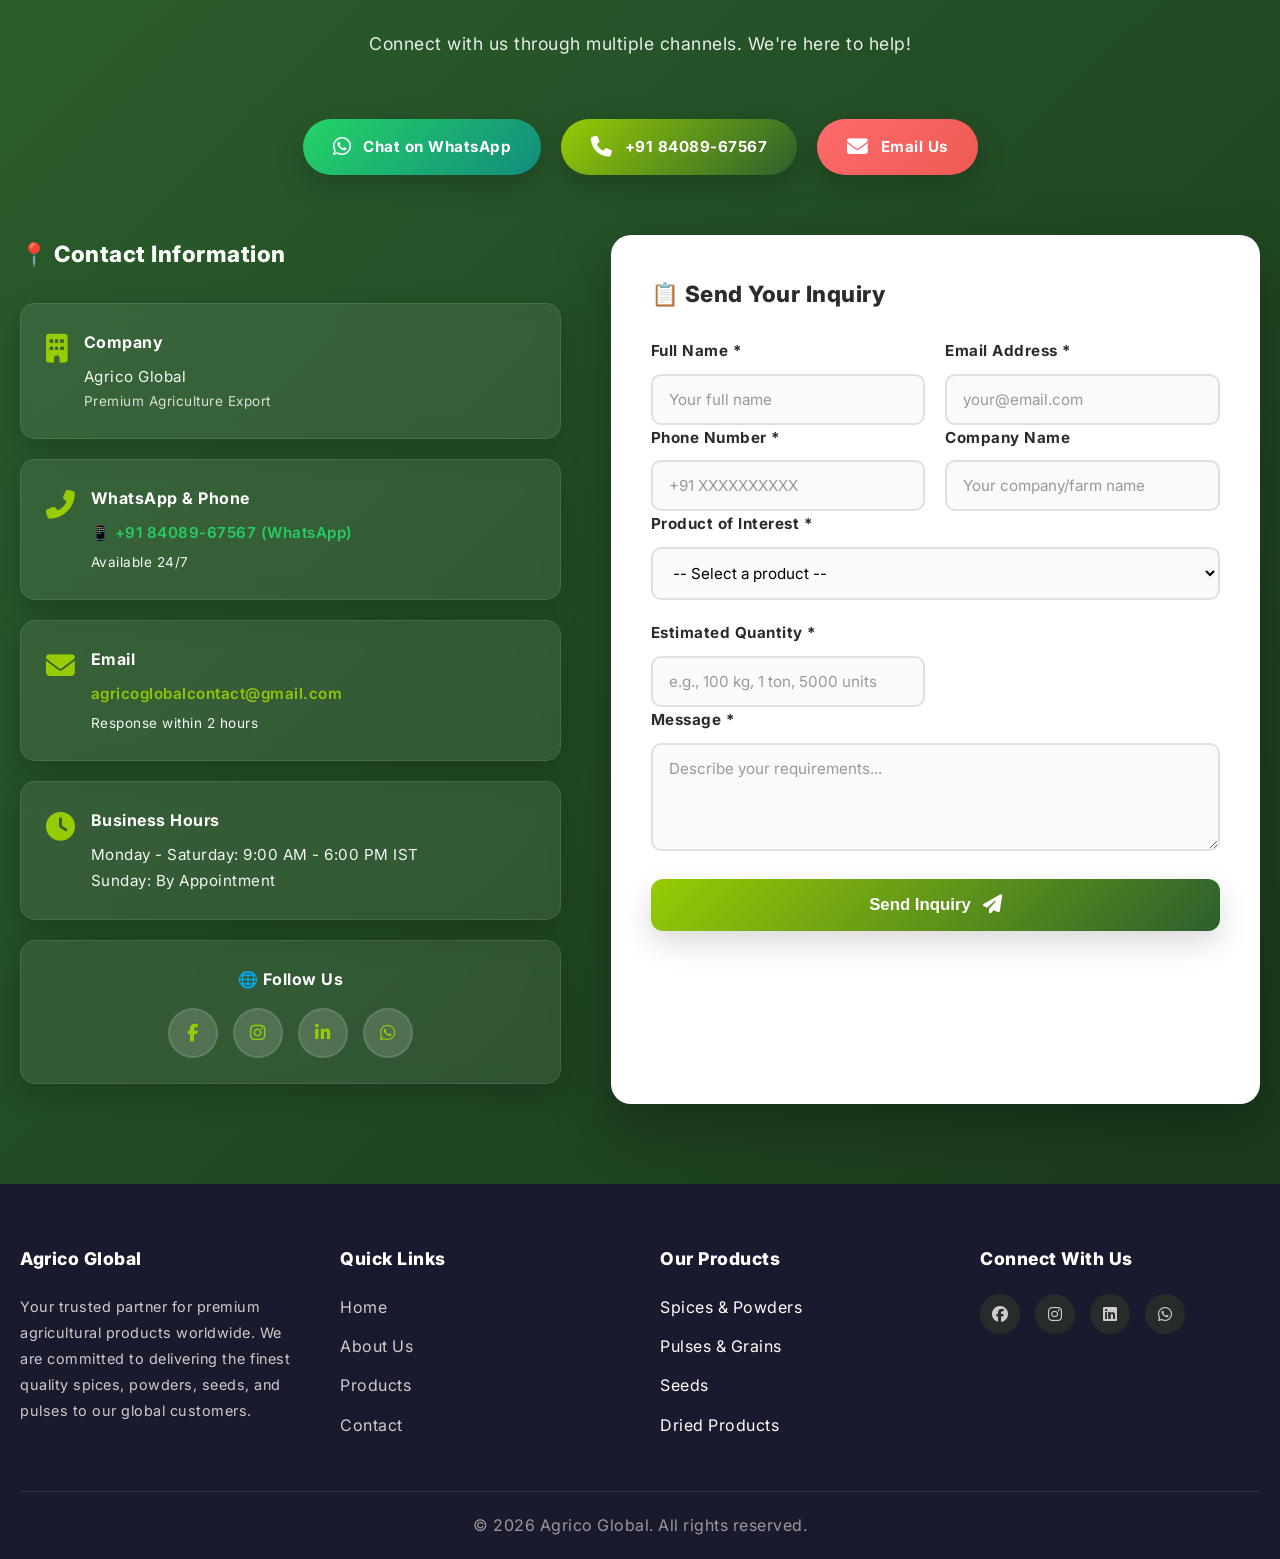
==== commit 9331f971: "Update pulses product image to images/pulses.jpg" ====
--- a/index.html
+++ b/index.html
@@ -249,7 +249,7 @@
                 <!-- Product 4 -->
                 <div class="product-card">
                     <div class="product-image">
-                        <img src="images/pulses-mixed.jpg" alt="Pulses">
+                        <img src="images/pulses.jpg" alt="Pulses">
                     </div>
                     <div class="product-info">
                         <h3 class="product-name">Pulses</h3>
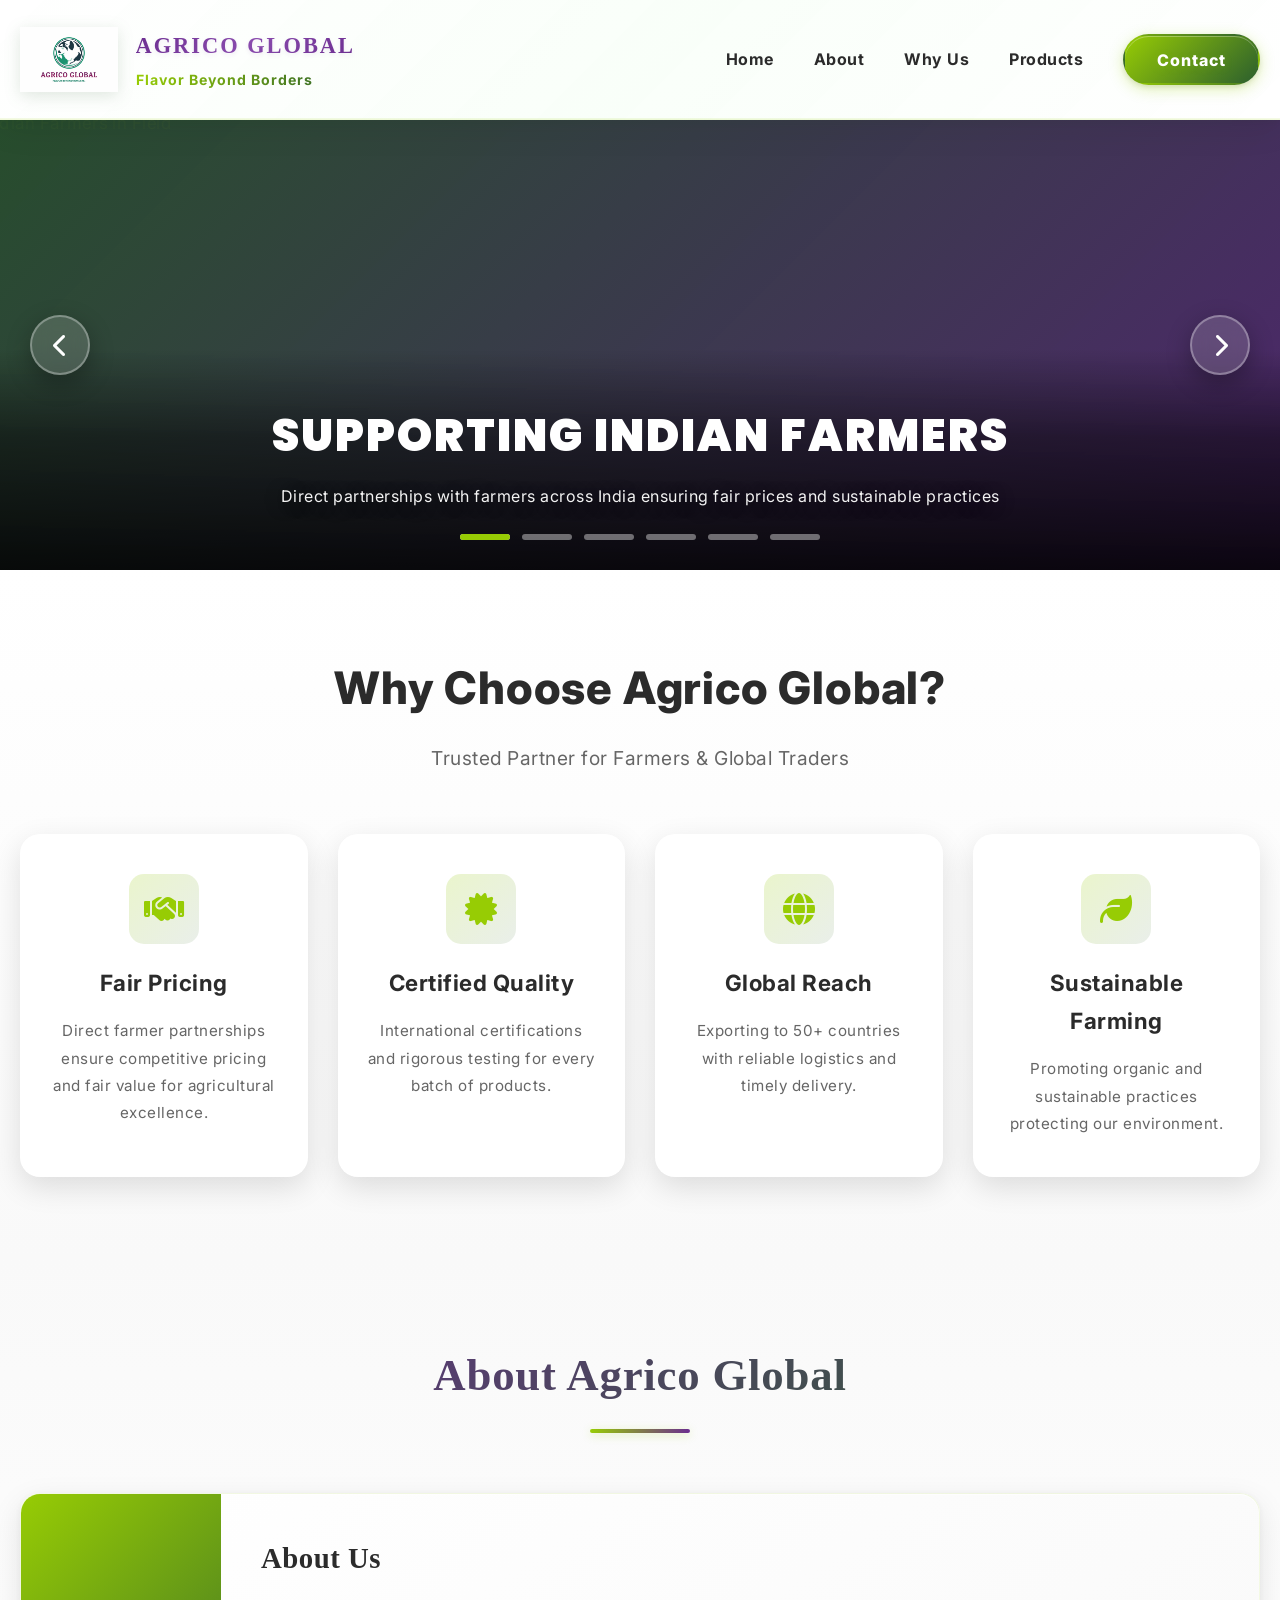
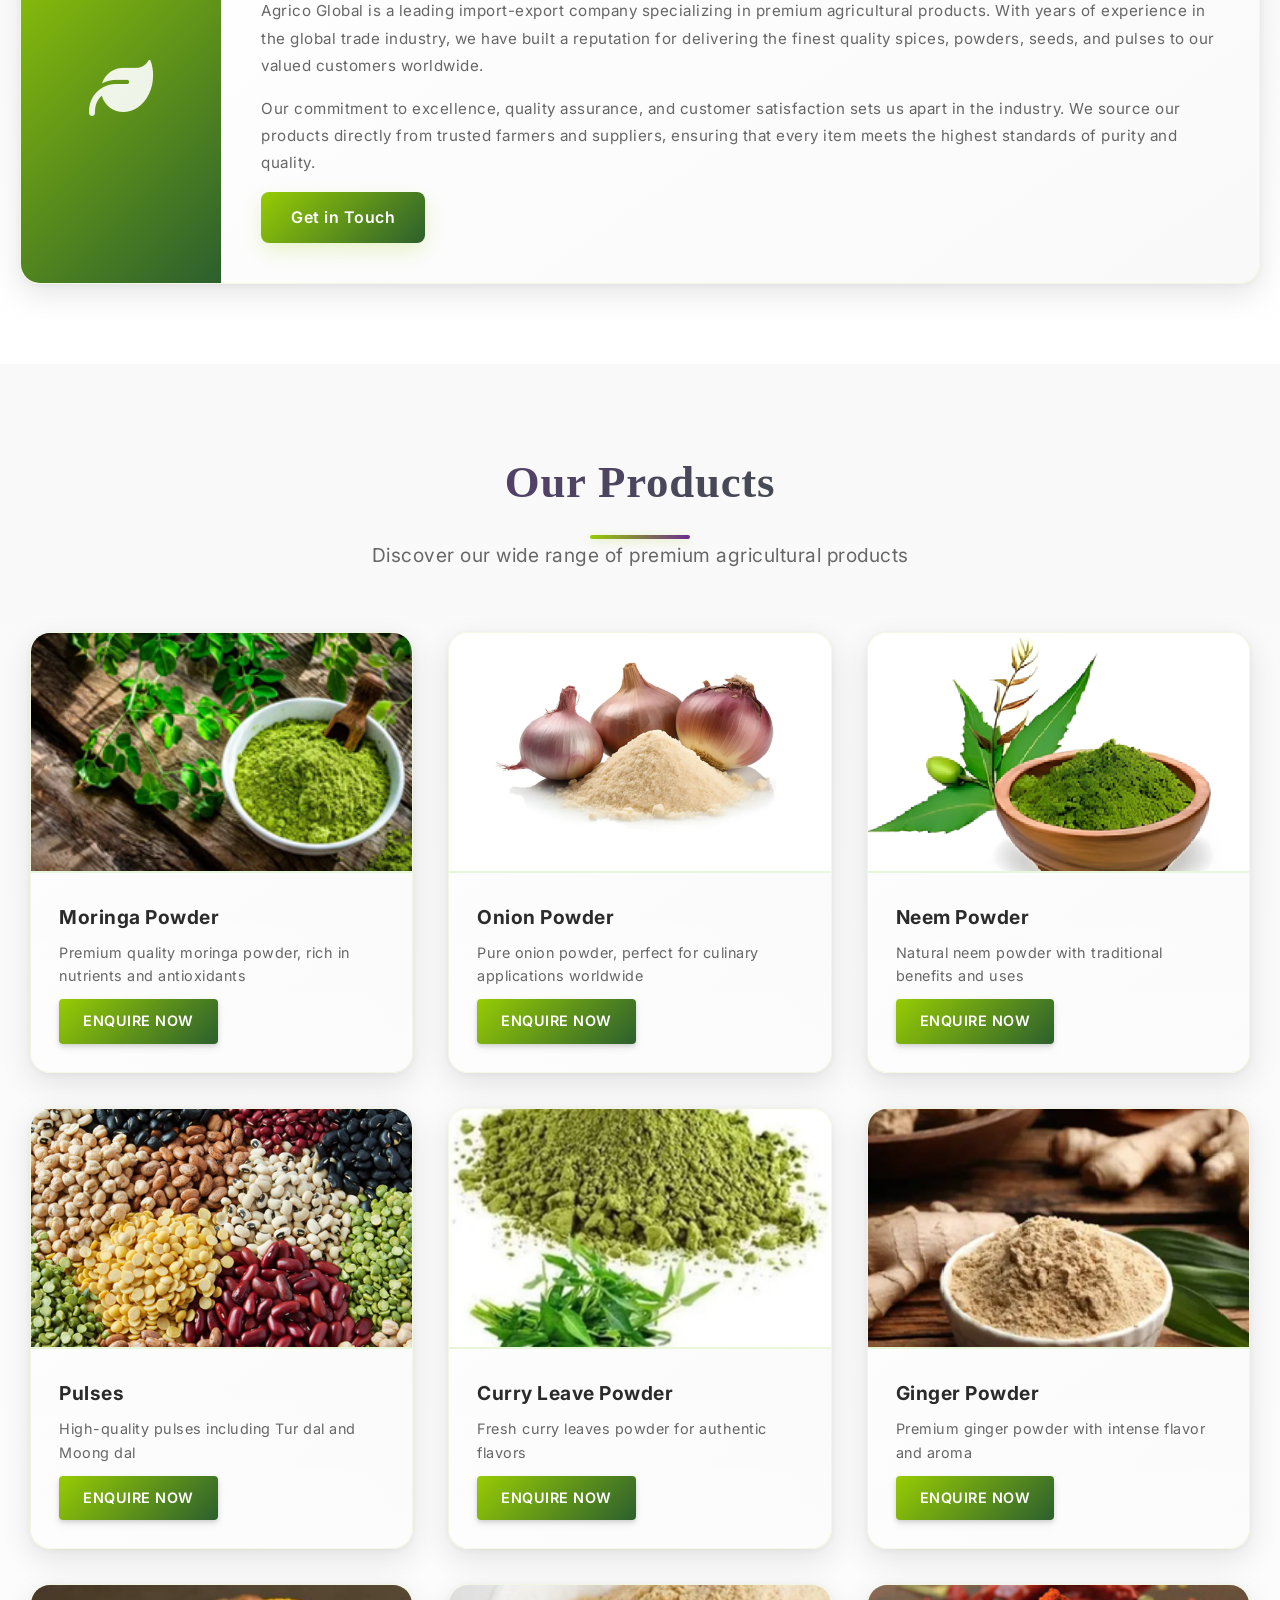
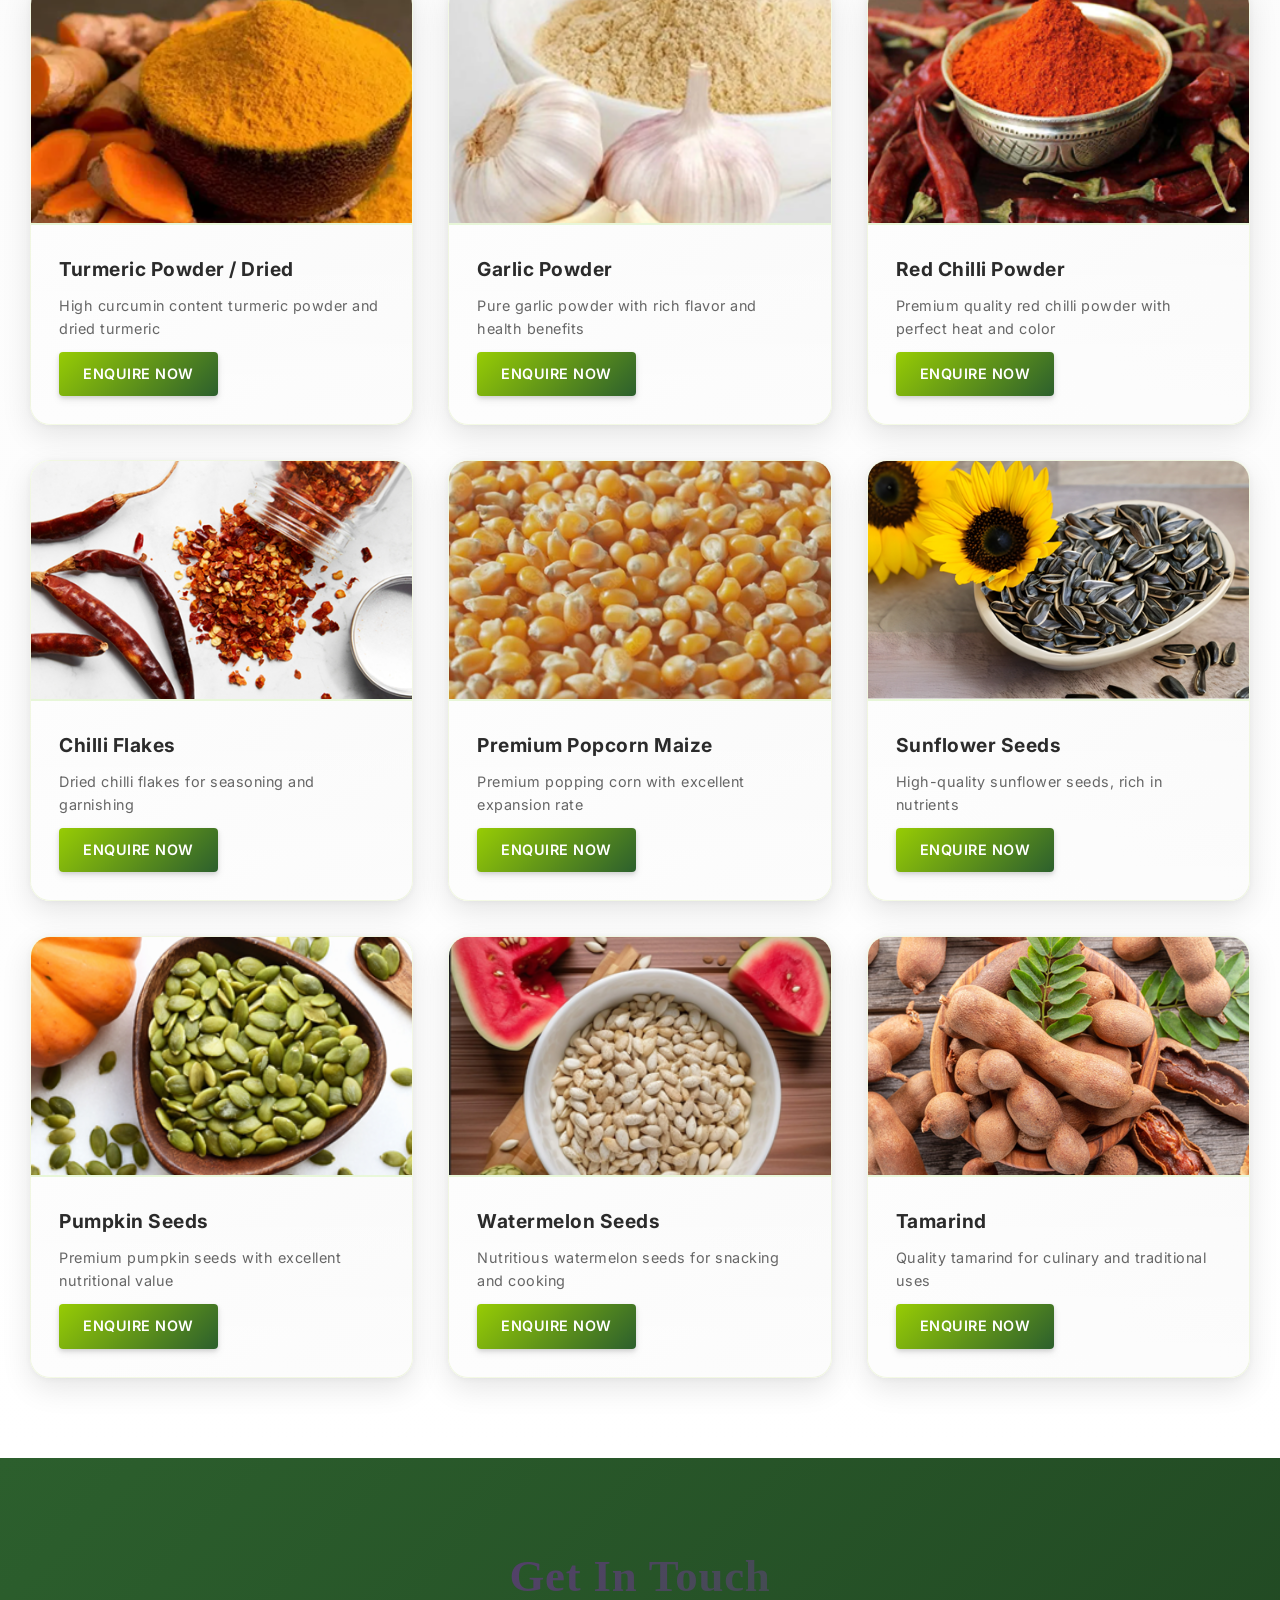
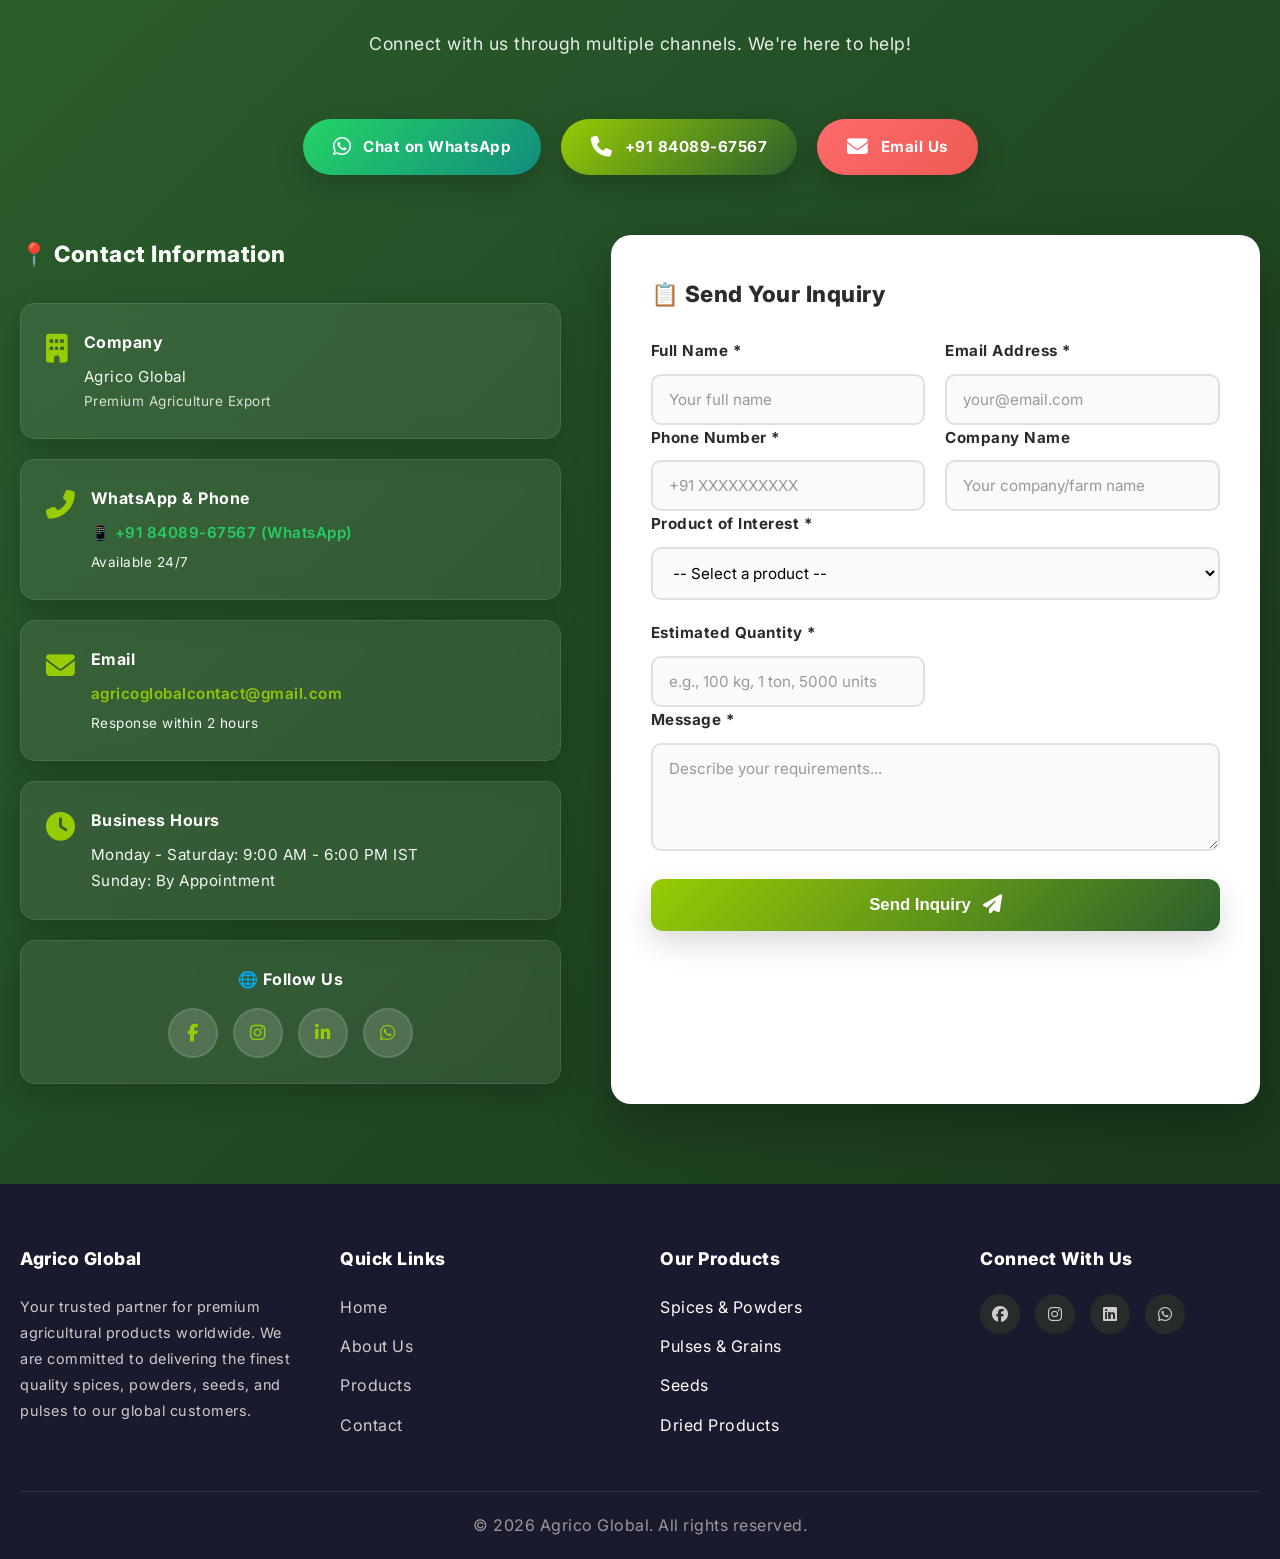
==== commit 53606ec8: "Increase logo size from 45px to 65px for better visibility" ====
--- a/index.html
+++ b/index.html
@@ -18,7 +18,7 @@
         <div class="container">
             <div class="nav-wrapper">
                 <div class="nav-logo">
-                    <img src="images/agrico-logo.png" alt="Agrico Global" class="logo-img" style="height: 45px;">
+                    <img src="images/agrico-logo.png?v=2" alt="Agrico Global" class="logo-img" style="height: 65px;">
                     <div class="logo-text">
                         <h2>AGRICO GLOBAL</h2>
                         <p>Flavor Beyond Borders</p>
